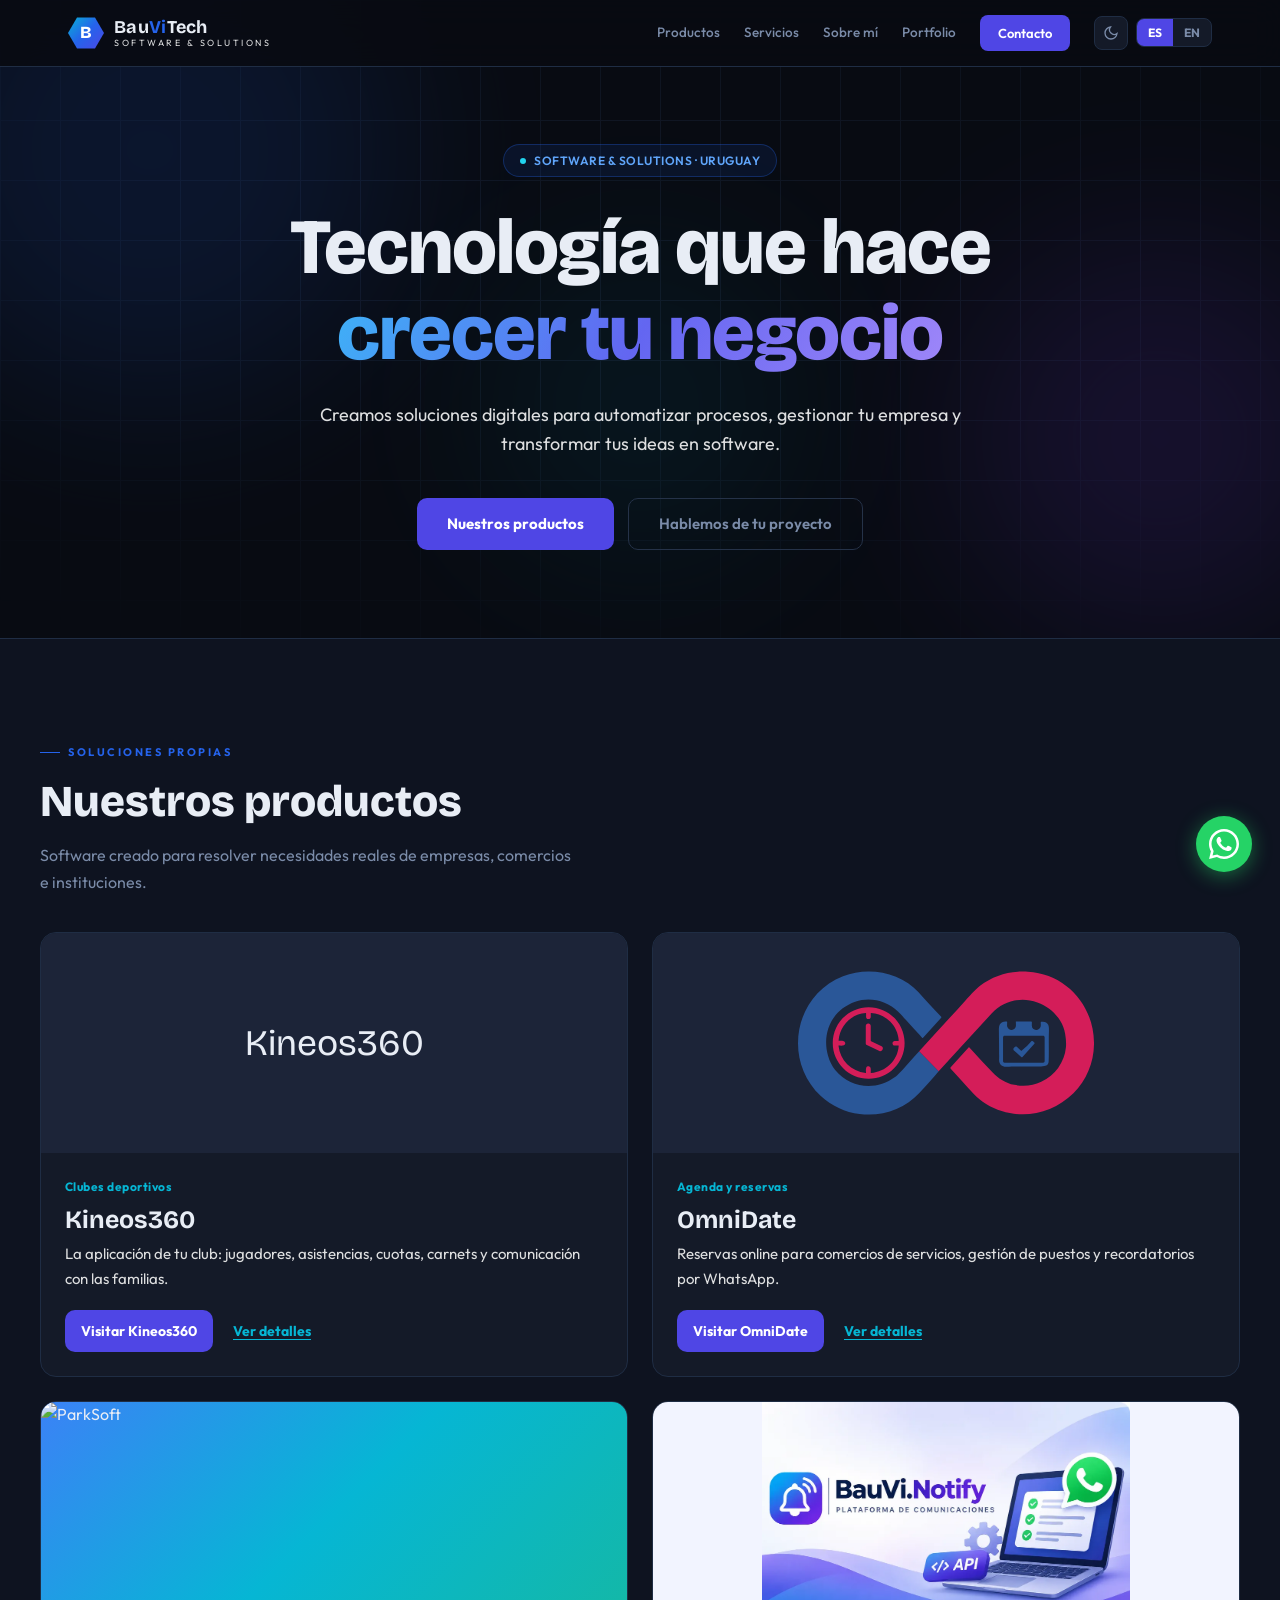
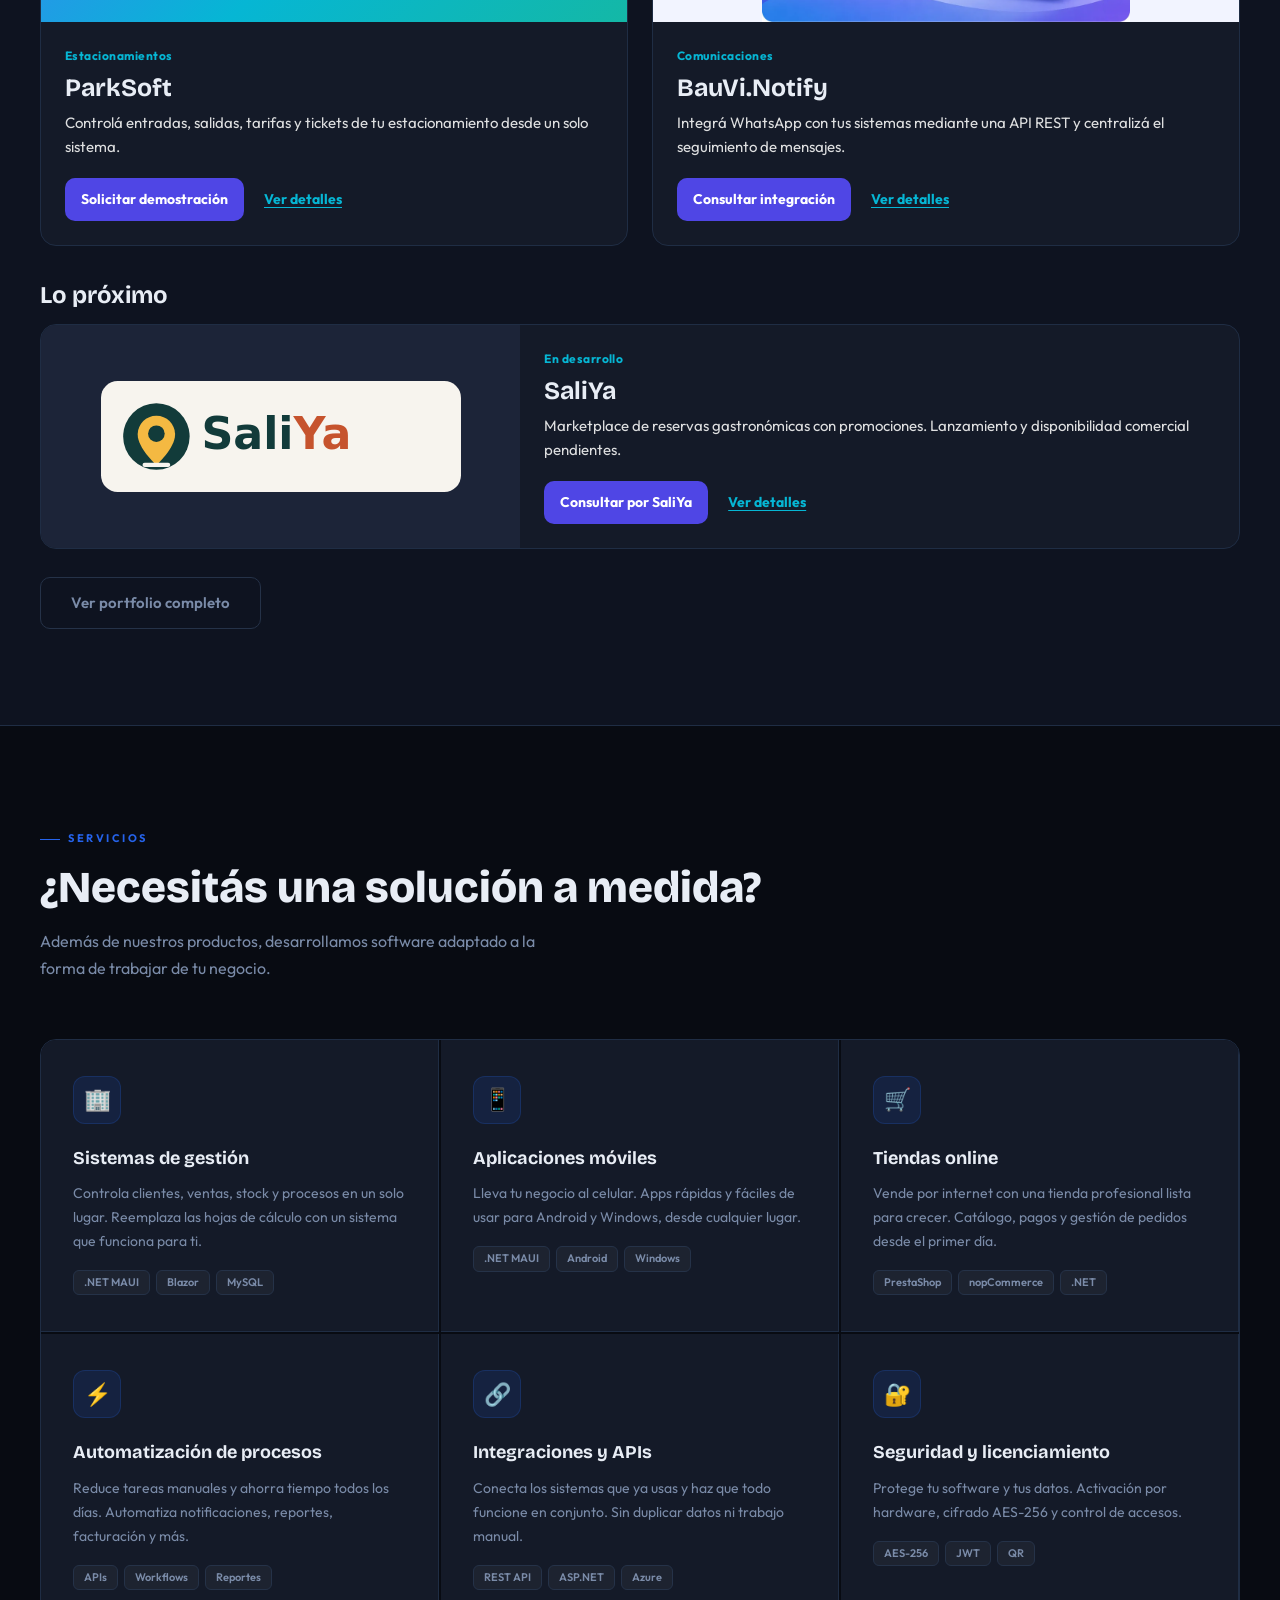
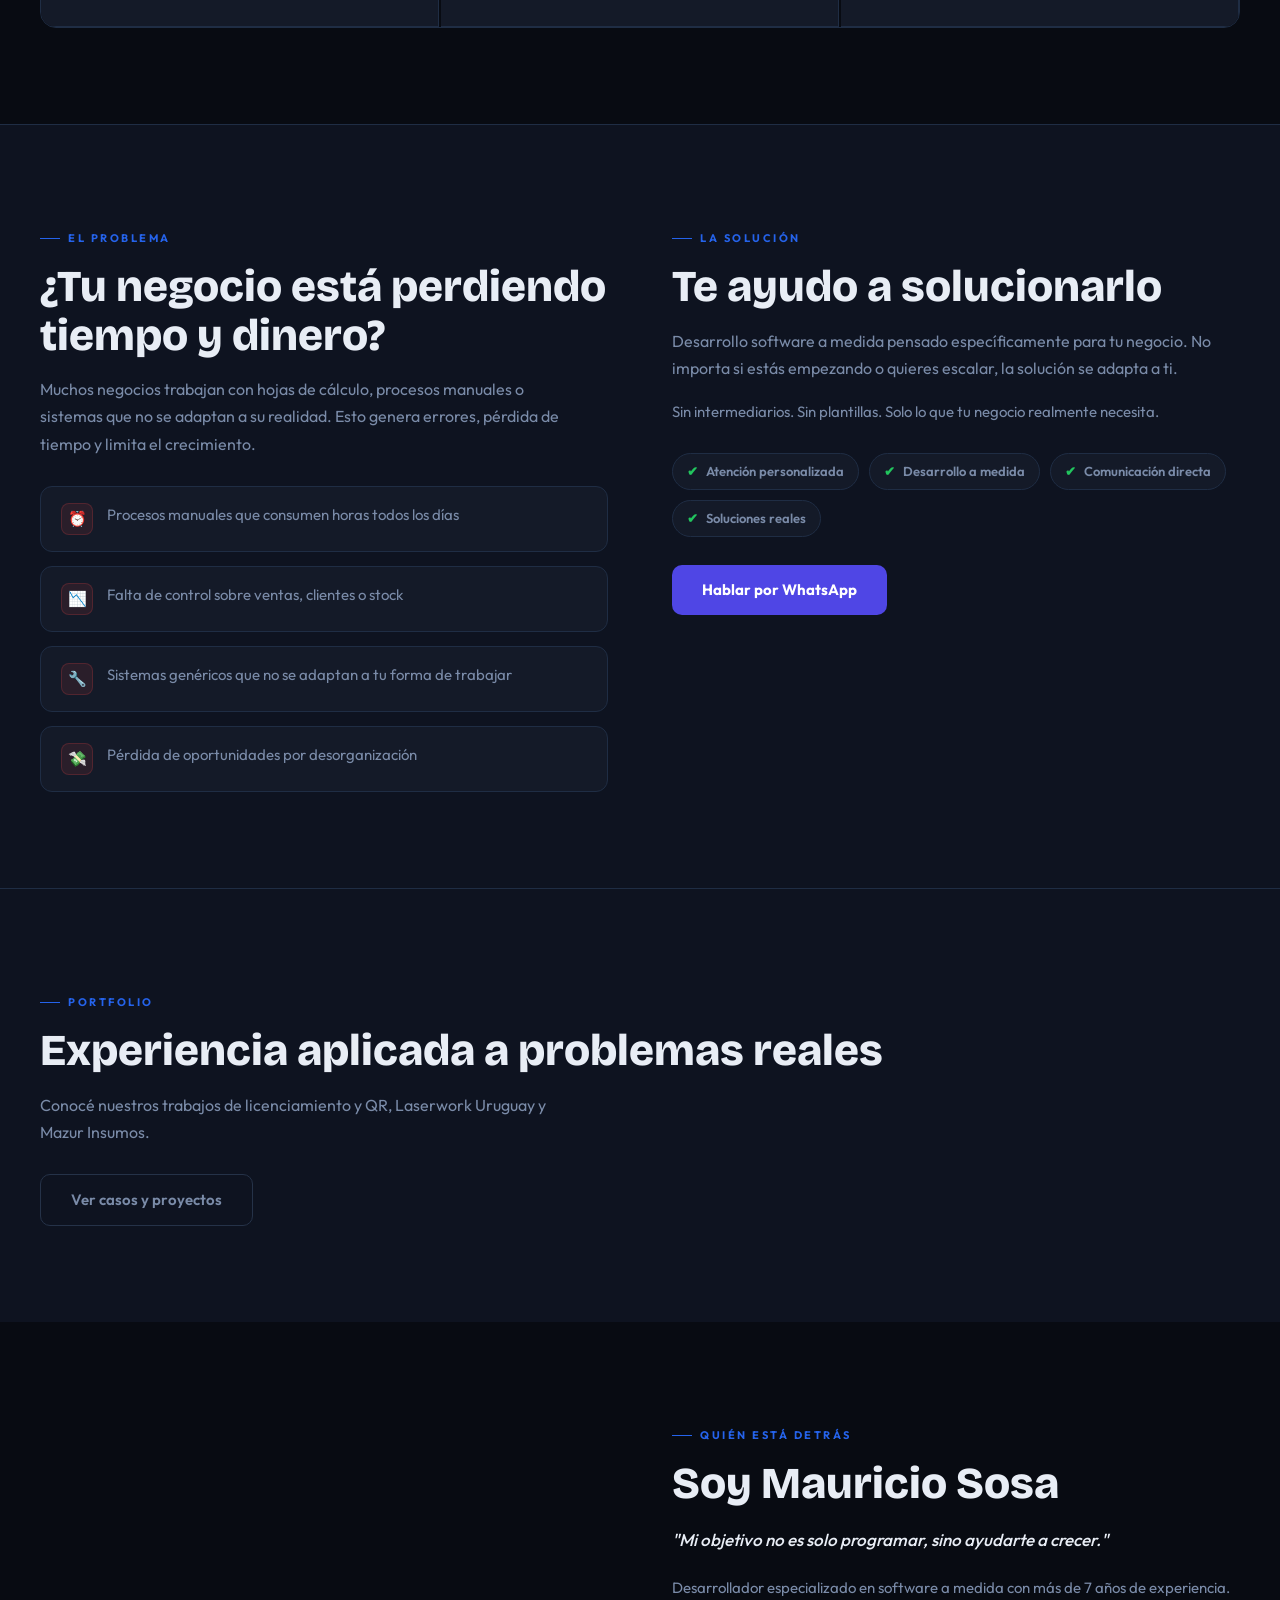
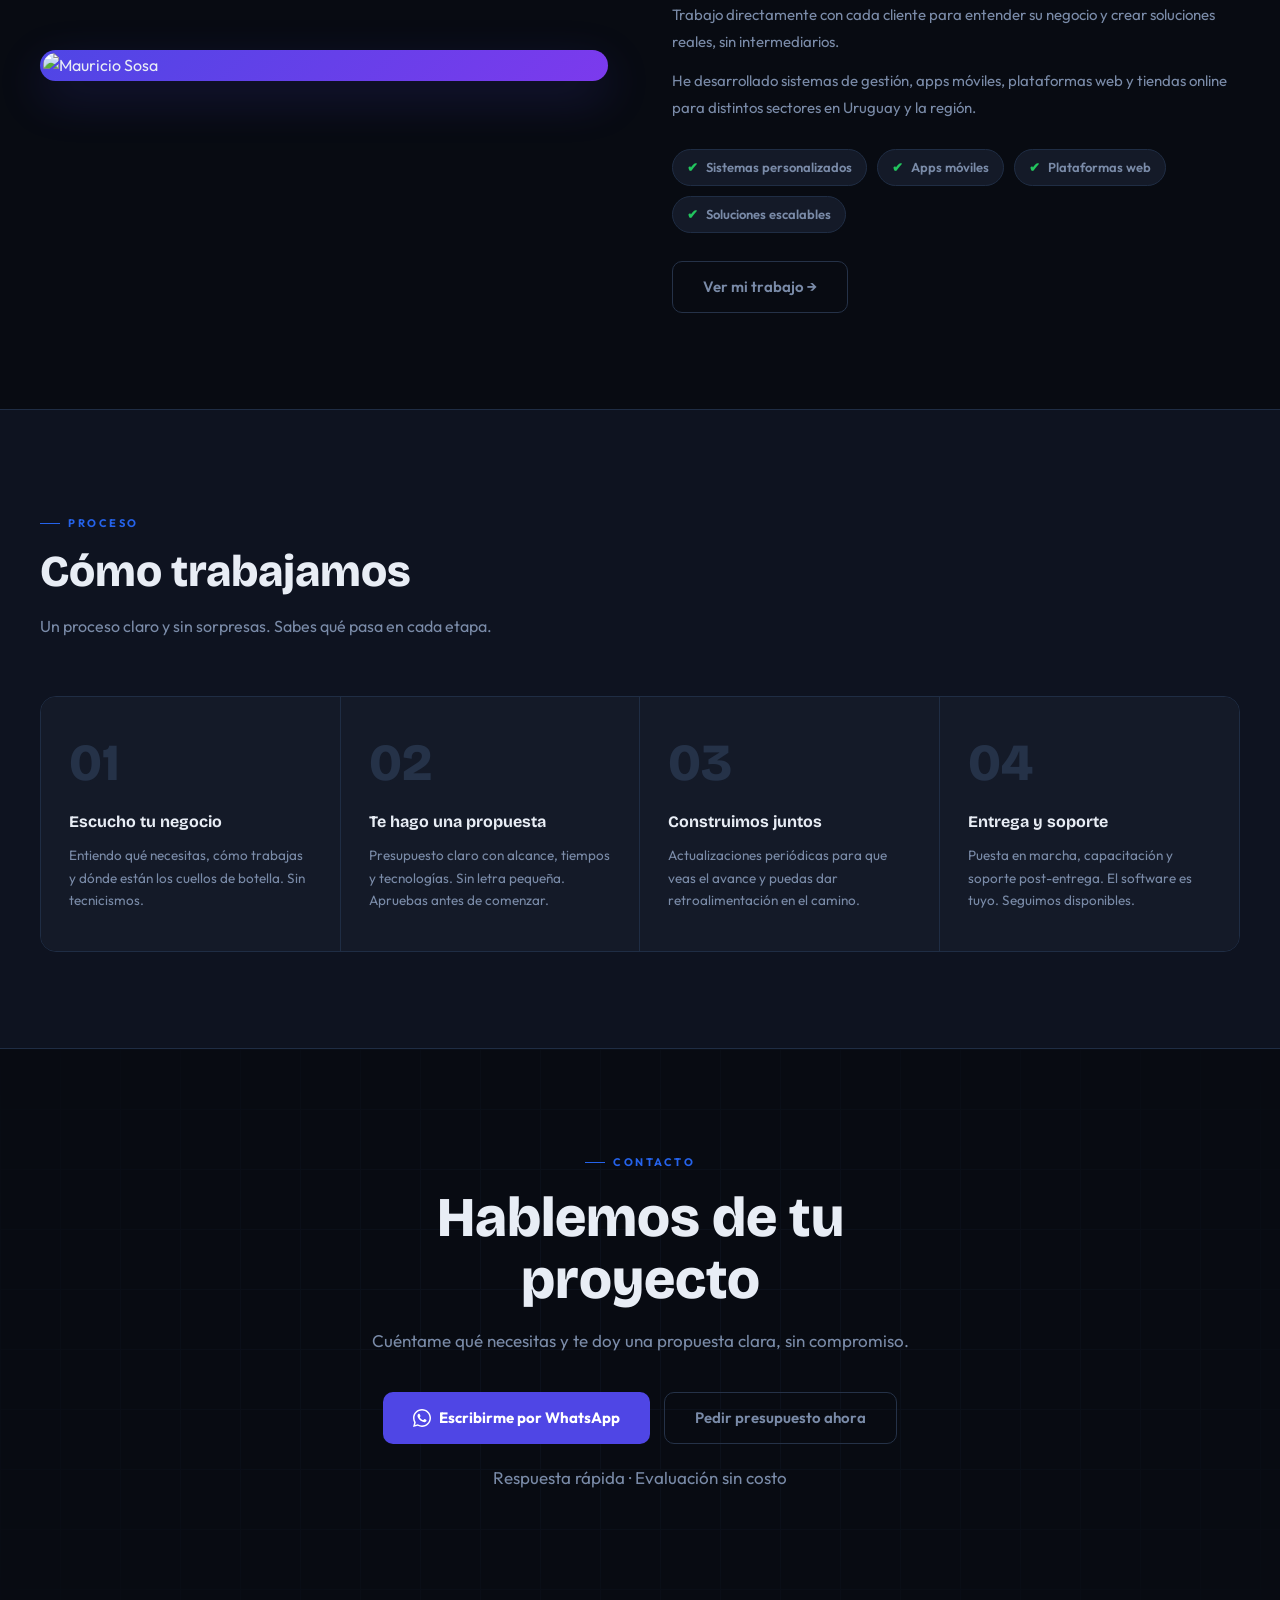
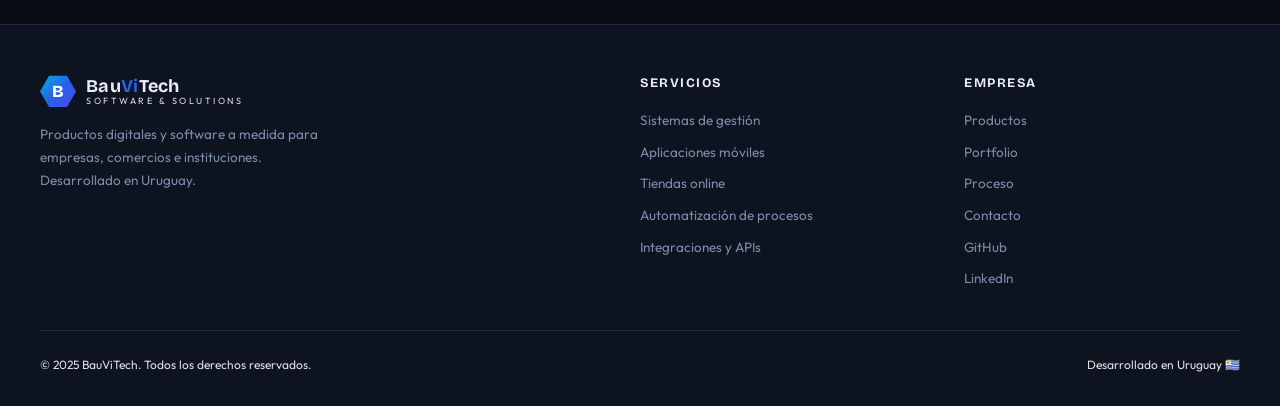
==== index.html @ a6676652 "feat: commercial BauViTech landing and approved product catalogue (BVT-02 BVT-03)" ====
<!DOCTYPE html>
<html lang="es">
<head>
    <meta charset="UTF-8">
    <meta name="viewport" content="width=device-width, initial-scale=1.0">
    <title>BauViTech – Software a Medida para tu Empresa</title>
    <link href="https://fonts.googleapis.com/css2?family=Outfit:wght@300;400;500;600;700;800&family=Bricolage+Grotesque:wght@700;800&display=swap" rel="stylesheet">
    <link rel="stylesheet" href="shared.css">
    <link rel="stylesheet" href="index.css">
    <!-- ── SEO & Open Graph ─────────────────────────────────── -->
    <meta name="description" content="Software a medida para hacer crecer tu negocio. Sistemas de gestión, apps móviles, tiendas online y automatización. Uruguay y región.">
    <meta name="author" content="Mauricio Sosa – BauViTech">
    <meta name="robots" content="index, follow">

    <!-- Open Graph (WhatsApp, Facebook, LinkedIn) -->
    <meta property="og:type" content="website">
    <meta property="og:url" content="https://www.bauvitech.com/">
    <meta property="og:title" content="BauViTech – Software a Medida para tu Empresa">
    <meta property="og:description" content="Automatiza procesos, ahorra tiempo y aumenta tus ingresos con soluciones digitales diseñadas específicamente para ti. Respuesta rápida · Evaluación sin costo.">
    <meta property="og:image" content="https://www.bauvitech.com/img/og-image.png">
    <meta property="og:image:width" content="1200">
    <meta property="og:image:height" content="630">
    <meta property="og:locale" content="es_UY">
    <meta property="og:site_name" content="BauViTech">

    <!-- Twitter Card -->
    <meta name="twitter:card" content="summary_large_image">
    <meta name="twitter:url" content="https://www.bauvitech.com/">
    <meta name="twitter:title" content="BauViTech – Software a Medida para tu Empresa">
    <meta name="twitter:description" content="Automatiza procesos, ahorra tiempo y aumenta tus ingresos con soluciones digitales diseñadas para ti.">
    <meta name="twitter:image" content="https://www.bauvitech.com/img/og-image.png">

    <link rel="icon" href="img/favicon.ico">
    <link rel="icon" type="image/png" sizes="32x32" href="img/favicon-32.png">
    <link rel="icon" type="image/png" sizes="16x16" href="img/favicon-16.png">
    <link rel="apple-touch-icon" sizes="180x180" href="img/favicon-180.png">
    <link rel="icon" type="image/png" sizes="192x192" href="img/favicon-192.png">
    <link rel="icon" type="image/png" sizes="512x512" href="img/favicon-512.png">
    <link rel="manifest" href="site.webmanifest">
    
</head>
<body>

<nav>
    <div class="nav-inner">
        <a href="index.html" class="logo">
            <div class="logo-hex"><span>B</span></div>
            <div class="logo-text">
                <div class="logo-name">Bau<span class="vi">Vi</span>Tech</div>
                <div class="logo-sub">Software & Solutions</div>
            </div>
        </a>
        <div class="nav-links">
            <a href="#productos" data-i18n="nav.products">Productos</a>
            <a href="#servicios" data-i18n="nav.services">Servicios</a>
            <a href="#sobre" data-i18n="nav.about">Sobre mí</a>
            <a href="portfolio.html" data-i18n="nav.portfolio">Portfolio</a>
            <a href="contacto.html" class="nav-cta" data-i18n="nav.contact">Contacto</a>
            <div class="nav-controls">
                <button class="ctrl-btn" id="theme-toggle" title="Tema">
                    <svg id="icon-sun" width="16" height="16" fill="none" stroke="currentColor" stroke-width="2" viewBox="0 0 24 24" style="display:none"><circle cx="12" cy="12" r="5"/><path d="M12 1v2M12 21v2M4.22 4.22l1.42 1.42M18.36 18.36l1.42 1.42M1 12h2M21 12h2M4.22 19.78l1.42-1.42M18.36 5.64l1.42-1.42"/></svg>
                    <svg id="icon-moon" width="16" height="16" fill="none" stroke="currentColor" stroke-width="2" viewBox="0 0 24 24"><path d="M21 12.79A9 9 0 1 1 11.21 3 7 7 0 0 0 21 12.79z"/></svg>
                </button>
                <div class="lang-pill">
                    <button id="lang-es" data-lang="es" class="active">ES</button>
                    <button id="lang-en" data-lang="en">EN</button>
                </div>
            </div>
        </div>
        <button type="button" class="hamburger" id="hamburger" aria-label="Menú" aria-controls="mobileMenu" aria-expanded="false"><span></span><span></span><span></span></button>
    </div>
</nav>

<div class="mobile-menu" id="mobileMenu">
    <a href="#productos" data-i18n="nav.products">Productos</a>
    <a href="#servicios" data-i18n="nav.services">Servicios</a>
    <a href="#sobre" data-i18n="nav.about">Sobre mí</a>
    <a href="portfolio.html" data-i18n="nav.portfolio">Portfolio</a>
    <a href="contacto.html" data-i18n="nav.contact">Contacto</a>
    <div class="mobile-menu-controls">
        <button class="ctrl-btn" id="theme-toggle-m" title="Tema">
            <svg id="icon-sun-m" width="16" height="16" fill="none" stroke="currentColor" stroke-width="2" viewBox="0 0 24 24" style="display:none"><circle cx="12" cy="12" r="5"/><path d="M12 1v2M12 21v2M4.22 4.22l1.42 1.42M18.36 18.36l1.42 1.42M1 12h2M21 12h2M4.22 19.78l1.42-1.42M18.36 5.64l1.42-1.42"/></svg>
            <svg id="icon-moon-m" width="16" height="16" fill="none" stroke="currentColor" stroke-width="2" viewBox="0 0 24 24"><path d="M21 12.79A9 9 0 1 1 11.21 3 7 7 0 0 0 21 12.79z"/></svg>
        </button>
        <div class="lang-pill">
            <button id="lang-es-m" data-lang="es" class="active">ES</button>
            <button id="lang-en-m" data-lang="en">EN</button>
        </div>
    </div>
</div>

<main>
<section class="hero" id="inicio">
    <div class="blob blob-1"></div><div class="blob blob-2"></div><div class="blob blob-3"></div>
    <div class="hero-badge fade-up"><span class="dot"></span><span data-i18n="hero.badge">Software & Solutions · Uruguay</span></div>
    <h1 class="fade-up delay-1">
        <span data-i18n="hero.h1a">Tecnología que hace</span>
        <span class="line2 grad-text" data-i18n="hero.h1b">crecer tu negocio</span>
    </h1>
    <p class="hero-sub fade-up delay-2" data-i18n="hero.sub">Creamos soluciones digitales para automatizar procesos, gestionar tu empresa y transformar tus ideas en software.</p>
    <div class="hero-actions fade-up delay-3">
        <a href="#productos" class="btn-primary" data-i18n="hero.products">Nuestros productos</a>
        <a href="contacto.html" class="btn-outline" data-i18n="hero.talk">Hablemos de tu proyecto</a>
    </div>
</section>

<section class="section section-alt home-products" id="productos">
    <div class="container">
        <div class="section-label" data-i18n="home.products.label">Soluciones propias</div>
        <h2 class="section-title" data-i18n="home.products.title">Nuestros productos</h2>
        <p class="section-sub" data-i18n="home.products.sub">Software creado para resolver necesidades reales de empresas, comercios e instituciones.</p>
        <div class="products-grid">
            <article class="product-card">
    <div class="project-img product-img project-logo-cover" data-product-logo>
        <img src="https://www.kineos360.uy/assets/img/logo.png" data-logo-dark="https://www.kineos360.uy/assets/img/logo.png" data-logo-light="https://www.kineos360.uy/assets/img/logoB.png" alt="Kineos360" class="project-logo-image" decoding="async" hidden>
        <span class="project-logo-fallback">Kineos360</span>
    </div>
    <div class="product-body">
        <p class="home-product-type" data-i18n="home.kineos360.type">Clubes deportivos</p>
        <h3 class="product-name">Kineos360</h3>
        <p class="product-desc" data-i18n="home.kineos360.desc">La aplicación de tu club: jugadores, asistencias, cuotas, carnets y comunicación con las familias.</p>
        <div class="home-product-actions">
            <a href="https://www.kineos360.uy/" class="btn-primary" data-i18n="home.kineos360.cta">Visitar Kineos360</a>
            <a href="portfolio.html#kineos360" class="product-link" data-i18n="home.details">Ver detalles</a>
        </div>
    </div>
</article>
            <article class="product-card">
    <div class="project-img product-img project-logo-cover" data-product-logo>
        <img src="img/omnidate-logo.svg" alt="OmniDate" class="project-logo-image" decoding="async" hidden>
        <span class="project-logo-fallback">OmniDate</span>
    </div>
    <div class="product-body">
        <p class="home-product-type" data-i18n="home.omnidate.type">Agenda y reservas</p>
        <h3 class="product-name">OmniDate</h3>
        <p class="product-desc" data-i18n="home.omnidate.desc">Reservas online para comercios de servicios, gestión de puestos y recordatorios por WhatsApp.</p>
        <div class="home-product-actions">
            <a href="https://omnidate.com.uy/" class="btn-primary" data-i18n="home.omnidate.cta">Visitar OmniDate</a>
            <a href="portfolio.html#omnidate" class="product-link" data-i18n="home.details">Ver detalles</a>
        </div>
    </div>
</article>
            <article class="product-card">
    <div class="project-img product-img">
                        <div class="project-img-fallback" style="background: linear-gradient(135deg,#3b82f6,#06b6d4,#14b8a6);">
                            <img src="img/logoParkSoft.png" alt="ParkSoft" style="width:100%;height:100%;object-fit:cover;">
                        </div>
                    </div>
    <div class="product-body">
        <p class="home-product-type" data-i18n="home.parksoft.type">Estacionamientos</p>
        <h3 class="product-name">ParkSoft</h3>
        <p class="product-desc" data-i18n="home.parksoft.desc">Controlá entradas, salidas, tarifas y tickets de tu estacionamiento desde un solo sistema.</p>
        <div class="home-product-actions">
            <a href="contacto.html" class="btn-primary" data-i18n="home.parksoft.cta">Solicitar demostración</a>
            <a href="portfolio.html#parksoft" class="product-link" data-i18n="home.details">Ver detalles</a>
        </div>
    </div>
</article>
            <article class="product-card">
    <div class="project-img product-img notify-banner-cover">
        <img src="img/bauvi-notify-banner.webp" alt="BauVi.Notify" width="960" height="573" loading="lazy" decoding="async">
    </div>
    <div class="product-body">
        <p class="home-product-type" data-i18n="home.bauvi-notify.type">Comunicaciones</p>
        <h3 class="product-name">BauVi.Notify</h3>
        <p class="product-desc" data-i18n="home.bauvi-notify.desc">Integrá WhatsApp con tus sistemas mediante una API REST y centralizá el seguimiento de mensajes.</p>
        <div class="home-product-actions">
            <a href="contacto.html" class="btn-primary" data-i18n="home.bauvi-notify.cta">Consultar integración</a>
            <a href="portfolio.html#bauvi-notify" class="product-link" data-i18n="home.details">Ver detalles</a>
        </div>
    </div>
</article>
        </div>
        <div class="home-upcoming">
            <h3 class="home-upcoming-title" data-i18n="home.upcoming">Lo próximo</h3>
            <article class="product-card home-upcoming-card">
    <div class="project-img product-img project-logo-cover" data-product-logo>
        <img src="img/saliya-logo.svg" alt="SaliYa" class="project-logo-image" decoding="async" hidden>
        <span class="project-logo-fallback">SaliYa</span>
    </div>
    <div class="product-body">
        <p class="home-product-type" data-i18n="home.saliya.type">En desarrollo</p>
        <h3 class="product-name">SaliYa</h3>
        <p class="product-desc" data-i18n="home.saliya.desc">Marketplace de reservas gastronómicas con promociones. Lanzamiento y disponibilidad comercial pendientes.</p>
        <div class="home-product-actions">
            <a href="contacto.html" class="btn-primary" data-i18n="home.saliya.cta">Consultar por SaliYa</a>
            <a href="portfolio.html#saliya" class="product-link" data-i18n="home.details">Ver detalles</a>
        </div>
    </div>
</article>
        </div>
        <div class="home-catalog-action"><a href="portfolio.html#productos" class="btn-outline" data-i18n="home.catalog">Ver portfolio completo</a></div>
    </div>
</section>

<section class="section" id="servicios">
    <div class="container">
        <div class="section-label" data-i18n="services.label">Servicios</div>
        <h2 class="section-title" data-i18n="services.title">¿Necesitás una solución a medida?</h2>
        <p class="section-sub" data-i18n="services.sub">Además de nuestros productos, desarrollamos software adaptado a la forma de trabajar de tu negocio.</p>
        <div class="services-grid">
            <div class="service-card"><div class="service-icon">🏢</div><div class="service-title" data-i18n="srv1.title">Sistemas de gestión</div><div class="service-desc" data-i18n="srv1.desc">Controla clientes, ventas, stock y procesos en un solo lugar. Reemplaza las hojas de cálculo con un sistema que funciona para ti.</div><div class="service-tags"><span class="stag">.NET MAUI</span><span class="stag">Blazor</span><span class="stag">MySQL</span></div></div>
            <div class="service-card"><div class="service-icon">📱</div><div class="service-title" data-i18n="srv2.title">Aplicaciones móviles</div><div class="service-desc" data-i18n="srv2.desc">Lleva tu negocio al celular. Apps rápidas y fáciles de usar para Android y Windows, desde cualquier lugar.</div><div class="service-tags"><span class="stag">.NET MAUI</span><span class="stag">Android</span><span class="stag">Windows</span></div></div>
            <div class="service-card"><div class="service-icon">🛒</div><div class="service-title" data-i18n="srv3.title">Tiendas online</div><div class="service-desc" data-i18n="srv3.desc">Vende por internet con una tienda profesional lista para crecer. Catálogo, pagos y gestión de pedidos desde el primer día.</div><div class="service-tags"><span class="stag">PrestaShop</span><span class="stag">nopCommerce</span><span class="stag">.NET</span></div></div>
            <div class="service-card"><div class="service-icon">⚡</div><div class="service-title" data-i18n="srv4.title">Automatización de procesos</div><div class="service-desc" data-i18n="srv4.desc">Reduce tareas manuales y ahorra tiempo todos los días. Automatiza notificaciones, reportes, facturación y más.</div><div class="service-tags"><span class="stag">APIs</span><span class="stag">Workflows</span><span class="stag">Reportes</span></div></div>
            <div class="service-card"><div class="service-icon">🔗</div><div class="service-title" data-i18n="srv5.title">Integraciones y APIs</div><div class="service-desc" data-i18n="srv5.desc">Conecta los sistemas que ya usas y haz que todo funcione en conjunto. Sin duplicar datos ni trabajo manual.</div><div class="service-tags"><span class="stag">REST API</span><span class="stag">ASP.NET</span><span class="stag">Azure</span></div></div>
            <div class="service-card"><div class="service-icon">🔐</div><div class="service-title" data-i18n="srv6.title">Seguridad y licenciamiento</div><div class="service-desc" data-i18n="srv6.desc">Protege tu software y tus datos. Activación por hardware, cifrado AES-256 y control de accesos.</div><div class="service-tags"><span class="stag">AES-256</span><span class="stag">JWT</span><span class="stag">QR</span></div></div>
        </div>
    </div>
</section>

<section class="section section-alt" id="problema">
    <div class="container">
        <div class="two-col">
            <div>
                <div class="section-label" data-i18n="prob.label">El problema</div>
                <h2 class="section-title" data-i18n="prob.title">¿Tu negocio está perdiendo tiempo y dinero?</h2>
                <p class="section-sub" data-i18n="prob.sub">Muchos negocios trabajan con hojas de cálculo, procesos manuales o sistemas que no se adaptan a su realidad. Esto genera errores, pérdida de tiempo y limita el crecimiento.</p>
                <ul class="problem-list">
                    <li><span class="icon">⏰</span><span data-i18n="prob.i1">Procesos manuales que consumen horas todos los días</span></li>
                    <li><span class="icon">📉</span><span data-i18n="prob.i2">Falta de control sobre ventas, clientes o stock</span></li>
                    <li><span class="icon">🔧</span><span data-i18n="prob.i3">Sistemas genéricos que no se adaptan a tu forma de trabajar</span></li>
                    <li><span class="icon">💸</span><span data-i18n="prob.i4">Pérdida de oportunidades por desorganización</span></li>
                </ul>
            </div>
            <div>
                <div class="section-label" data-i18n="sol.label">La solución</div>
                <h2 class="section-title" data-i18n="sol.title">Te ayudo a solucionarlo</h2>
                <p class="section-sub" style="margin-bottom:16px;" data-i18n="sol.sub">Desarrollo software a medida pensado específicamente para tu negocio. No importa si estás empezando o quieres escalar, la solución se adapta a ti.</p>
                <p style="font-size:15px;color:var(--text-muted);line-height:1.8;margin-bottom:28px;" data-i18n="sol.extra">Sin intermediarios. Sin plantillas. Solo lo que tu negocio realmente necesita.</p>
                <div class="trust-badges">
                    <div class="trust-badge"><span class="check">✔</span><span data-i18n="trust.t1">Atención personalizada</span></div>
                    <div class="trust-badge"><span class="check">✔</span><span data-i18n="trust.t2">Desarrollo a medida</span></div>
                    <div class="trust-badge"><span class="check">✔</span><span data-i18n="trust.t3">Comunicación directa</span></div>
                    <div class="trust-badge"><span class="check">✔</span><span data-i18n="trust.t4">Soluciones reales</span></div>
                </div>
                <div style="margin-top:28px;">
                    <a href="https://wa.me/59891850930?text=Hola%2C%20me%20interesa%20hablar%20sobre%20un%20proyecto." target="_blank" rel="noopener noreferrer" class="btn-primary" data-i18n="hero.cta1">Hablar por WhatsApp</a>
                </div>
            </div>
        </div>
    </div>
</section>

<section class="section home-cases">
    <div class="container">
        <div class="section-label" data-i18n="home.cases.label">Portfolio</div>
        <h2 class="section-title" data-i18n="home.cases.title">Experiencia aplicada a problemas reales</h2>
        <p class="section-sub" data-i18n="home.cases.sub">Conocé nuestros trabajos de licenciamiento y QR, Laserwork Uruguay y Mazur Insumos.</p>
        <div class="home-catalog-action"><a href="portfolio.html#casos" class="btn-outline" data-i18n="home.cases.cta">Ver casos y proyectos</a></div>
    </div>
</section>

<section class="section" id="sobre">
    <div class="container">
        <div class="about-grid-2">
            <div class="about-img-wrap"><img src="img/yo.jpeg" alt="Mauricio Sosa"></div>
            <div>
                <div class="section-label" data-i18n="about.label">Quién está detrás</div>
                <h2 class="section-title" data-i18n="about.title">Soy Mauricio Sosa</h2>
                <p class="about-quote" data-i18n="about.quote">"Mi objetivo no es solo programar, sino ayudarte a crecer."</p>
                <p class="about-body" data-i18n="about.p1">Desarrollador especializado en software a medida con más de 7 años de experiencia. Trabajo directamente con cada cliente para entender su negocio y crear soluciones reales, sin intermediarios.</p>
                <p class="about-body" data-i18n="about.p2">He desarrollado sistemas de gestión, apps móviles, plataformas web y tiendas online para distintos sectores en Uruguay y la región.</p>
                <div class="trust-badges">
                    <div class="trust-badge"><span class="check">✔</span><span data-i18n="about.b1">Sistemas personalizados</span></div>
                    <div class="trust-badge"><span class="check">✔</span><span data-i18n="about.b2">Apps móviles</span></div>
                    <div class="trust-badge"><span class="check">✔</span><span data-i18n="about.b3">Plataformas web</span></div>
                    <div class="trust-badge"><span class="check">✔</span><span data-i18n="about.b4">Soluciones escalables</span></div>
                </div>
                <div style="margin-top:28px;"><a href="portfolio.html" class="btn-outline" data-i18n="about.portfolio">Ver mi trabajo →</a></div>
            </div>
        </div>
    </div>
</section>

<section class="section section-alt" id="proceso">
    <div class="container">
        <div class="section-label" data-i18n="process.label">Proceso</div>
        <h2 class="section-title" data-i18n="process.title">Cómo trabajamos</h2>
        <p class="section-sub" data-i18n="process.sub">Un proceso claro y sin sorpresas. Sabes qué pasa en cada etapa.</p>
        <div class="process-steps">
            <div class="process-step"><div class="step-num">01</div><div class="step-title" data-i18n="step1.title">Escucho tu negocio</div><div class="step-desc" data-i18n="step1.desc">Entiendo qué necesitas, cómo trabajas y dónde están los cuellos de botella. Sin tecnicismos.</div></div>
            <div class="process-step"><div class="step-num">02</div><div class="step-title" data-i18n="step2.title">Te hago una propuesta</div><div class="step-desc" data-i18n="step2.desc">Presupuesto claro con alcance, tiempos y tecnologías. Sin letra pequeña. Apruebas antes de comenzar.</div></div>
            <div class="process-step"><div class="step-num">03</div><div class="step-title" data-i18n="step3.title">Construimos juntos</div><div class="step-desc" data-i18n="step3.desc">Actualizaciones periódicas para que veas el avance y puedas dar retroalimentación en el camino.</div></div>
            <div class="process-step"><div class="step-num">04</div><div class="step-title" data-i18n="step4.title">Entrega y soporte</div><div class="step-desc" data-i18n="step4.desc">Puesta en marcha, capacitación y soporte post-entrega. El software es tuyo. Seguimos disponibles.</div></div>
        </div>
    </div>
</section>

<section class="final-cta" id="contacto">
    <div class="final-cta-inner">
        <div class="section-label" style="justify-content:center;" data-i18n="contact.label">Contacto</div>
        <h2 data-i18n="contact.title">Hablemos de tu proyecto</h2>
        <p data-i18n="contact.sub">Cuéntame qué necesitas y te doy una propuesta clara, sin compromiso.</p>
        <div class="final-cta-actions">
            <a href="https://wa.me/59891850930?text=Hola%2C%20me%20interesa%20hablar%20sobre%20un%20proyecto." target="_blank" rel="noopener noreferrer" class="btn-primary">
                <svg width="18" height="18" viewBox="0 0 24 24" fill="currentColor"><path d="M17.472 14.382c-.297-.149-1.758-.867-2.03-.967-.273-.099-.471-.148-.67.15-.197.297-.767.966-.94 1.164-.173.199-.347.223-.644.075-.297-.15-1.255-.463-2.39-1.475-.883-.788-1.48-1.761-1.653-2.059-.173-.297-.018-.458.13-.606.134-.133.298-.347.446-.52.149-.174.198-.298.298-.497.099-.198.05-.371-.025-.52-.075-.149-.669-1.612-.916-2.207-.242-.579-.487-.5-.669-.51-.173-.008-.371-.01-.57-.01-.198 0-.52.074-.792.372-.272.297-1.04 1.016-1.04 2.479 0 1.462 1.065 2.875 1.213 3.074.149.198 2.096 3.2 5.077 4.487.709.306 1.262.489 1.694.625.712.227 1.36.195 1.871.118.571-.085 1.758-.719 2.006-1.413.248-.694.248-1.289.173-1.413-.074-.124-.272-.198-.57-.347z"/><path d="M12 0C5.373 0 0 5.373 0 12c0 2.127.558 4.124 1.532 5.856L.073 23.927l6.244-1.437A11.934 11.934 0 0012 24c6.627 0 12-5.373 12-12S18.627 0 12 0zm0 22c-1.853 0-3.587-.507-5.077-1.383l-.362-.214-3.708.853.882-3.602-.235-.375A9.936 9.936 0 012 12c0-5.514 4.486-10 10-10s10 4.486 10 10-4.486 10-10 10z"/></svg>
                <span data-i18n="contact.cta1">Escribirme por WhatsApp</span>
            </a>
            <a href="contacto.html" class="btn-outline" data-i18n="contact.cta2">Pedir presupuesto ahora</a>
        </div>
        <p class="final-cta-note" data-i18n="contact.note">Respuesta rápida · Evaluación sin costo</p>
    </div>
</section>

</main>

<footer>
    <div class="footer-inner container">
        <div>
            <a href="index.html" class="logo"><div class="logo-hex"><span>B</span></div><div class="logo-text"><div class="logo-name">Bau<span class="vi">Vi</span>Tech</div><div class="logo-sub">Software & Solutions</div></div></a>
            <p class="footer-desc" data-i18n="footer.desc">Productos digitales y software a medida para empresas, comercios e instituciones. Desarrollado en Uruguay.</p>
        </div>
        <div>
            <div class="footer-col-title" data-i18n="footer.col1">Servicios</div>
            <div class="footer-links">
                <a href="#servicios" data-i18n="srv1.title">Sistemas de gestión</a>
                <a href="#servicios" data-i18n="srv2.title">Aplicaciones móviles</a>
                <a href="#servicios" data-i18n="srv3.title">Tiendas online</a>
                <a href="#servicios" data-i18n="srv4.title">Automatización</a>
                <a href="#servicios" data-i18n="srv5.title">Integraciones y APIs</a>
            </div>
        </div>
        <div>
            <div class="footer-col-title" data-i18n="footer.col2">Empresa</div>
            <div class="footer-links">
                <a href="#productos" data-i18n="nav.products">Productos</a>
                <a href="portfolio.html" data-i18n="nav.portfolio">Portfolio</a>
                <a href="#proceso" data-i18n="nav.process">Proceso</a>
                <a href="contacto.html" data-i18n="nav.contact">Contacto</a>
                <a href="https://github.com/sosamau360" target="_blank" rel="noopener noreferrer">GitHub</a>
                <a href="https://www.linkedin.com/in/mauricio-sosa-97982a245" target="_blank" rel="noopener noreferrer">LinkedIn</a>
            </div>
        </div>
    </div>
    <div class="footer-bottom container">
        <span data-i18n="footer.copy">© 2025 BauViTech. Todos los derechos reservados.</span>
        <span data-i18n="footer.made">Desarrollado en Uruguay 🇺🇾</span>
    </div>
</footer>

<a href="https://wa.me/59891850930?text=Hola%20BauViTech%2C%20me%20interesa%20hablar%20sobre%20un%20proyecto." target="_blank" rel="noopener noreferrer" title="WhatsApp" style="position:fixed;bottom:28px;right:28px;z-index:999;width:56px;height:56px;border-radius:50%;background:#25d366;display:flex;align-items:center;justify-content:center;box-shadow:0 4px 20px rgba(37,211,102,.45);transition:transform .2s,box-shadow .2s;text-decoration:none;" onmouseover="this.style.transform='scale(1.12)';this.style.boxShadow='0 6px 28px rgba(37,211,102,.6)'" onmouseout="this.style.transform='scale(1)';this.style.boxShadow='0 4px 20px rgba(37,211,102,.45)'">
    <svg width="30" height="30" viewBox="0 0 24 24" fill="white"><path d="M17.472 14.382c-.297-.149-1.758-.867-2.03-.967-.273-.099-.471-.148-.67.15-.197.297-.767.966-.94 1.164-.173.199-.347.223-.644.075-.297-.15-1.255-.463-2.39-1.475-.883-.788-1.48-1.761-1.653-2.059-.173-.297-.018-.458.13-.606.134-.133.298-.347.446-.52.149-.174.198-.298.298-.497.099-.198.05-.371-.025-.52-.075-.149-.669-1.612-.916-2.207-.242-.579-.487-.5-.669-.51-.173-.008-.371-.01-.57-.01-.198 0-.52.074-.792.372-.272.297-1.04 1.016-1.04 2.479 0 1.462 1.065 2.875 1.213 3.074.149.198 2.096 3.2 5.077 4.487.709.306 1.262.489 1.694.625.712.227 1.36.195 1.871.118.571-.085 1.758-.719 2.006-1.413.248-.694.248-1.289.173-1.413-.074-.124-.272-.198-.57-.347z"/><path d="M12 0C5.373 0 0 5.373 0 12c0 2.127.558 4.124 1.532 5.856L.073 23.927l6.244-1.437A11.934 11.934 0 0012 24c6.627 0 12-5.373 12-12S18.627 0 12 0zm0 22c-1.853 0-3.587-.507-5.077-1.383l-.362-.214-3.708.853.882-3.602-.235-.375A9.936 9.936 0 012 12c0-5.514 4.486-10 10-10s10 4.486 10 10-4.486 10-10 10z"/></svg>
</a>

<script src="js/index.i18n.js"></script>
<script src="js/shared.js"></script>
</body>
</html>
---- shared.css ----
/* ============================================================
   shared.css — Estilos comunes a index.html y portfolio.html
   BauViTech · Software & Solutions
   ============================================================ */

/* ── GOOGLE FONTS ─────────────────────────────────────────────
   Importar en cada HTML:
   <link href="https://fonts.googleapis.com/css2?family=Outfit:wght@300;400;500;600;700;800&family=Bricolage+Grotesque:wght@700;800&display=swap" rel="stylesheet">
   ──────────────────────────────────────────────────────────── */

/* ── RESET ──────────────────────────────────────────────────── */
*, *::before, *::after { box-sizing: border-box; margin: 0; padding: 0; }

/* ── VARIABLES — TEMA OSCURO (default, index) ───────────────── */
:root {
    /* Brand colors */
    --cyan:   #06b6d4;
    --blue:   #2563eb;
    --indigo: #4f46e5;
    --violet: #7c3aed;

    /* Gradientes */
    --grad:      linear-gradient(135deg, var(--cyan), var(--blue), var(--indigo));
    --grad-text: linear-gradient(120deg, #38bdf8 0%, #6366f1 50%, #a78bfa 100%);

    /* Tema oscuro (usado en index.html y dark mode del portfolio) */
    --bg:         #080b12;
    --bg2:        #0e1320;
    --surface:    #141a28;
    --surface2:   #1c2438;
    --border:     #1f2d44;
    --border2:    #253248;
    --text:       #e8edf5;
    --text-muted: #7a8ba8;
    --text-dim:   #dedfe0;
    --nav-bg:     rgba(8,11,18,0.88);
}

/* ── VARIABLES — TEMA CLARO (portfolio light mode) ──────────── */
html.light {
    --bg:         #f8f7f4;
    --bg2:        #ffffff;
    --surface:    #ffffff;
    --surface2:   #f1f0fb;
    --border:     #e2e0db;
    --border2:    #ccc9f5;
    --text:       #111111;
    --text-muted: #666666;
    --text-dim:   #3d3d3d;
    --nav-bg:     rgba(248,247,244,0.88);
    --indigo:     #4f46e5;
    --blue:       #2563eb;
    --grad-text:  linear-gradient(120deg, #4f46e5 0%, #7c3aed 60%, #ec4899 100%);
}

/* ── BASE ───────────────────────────────────────────────────── */
body {
    font-family: 'Outfit', sans-serif;
    background: var(--bg);
    color: var(--text);
    overflow-x: hidden;
    line-height: 1.6;
    transition: background 0.3s ease, color 0.3s ease;
}

h1, h2, h3, h4 {
    font-family: 'Bricolage Grotesque', sans-serif;
    line-height: 1.1;
}

a { text-decoration: none; color: inherit; }

/* ── GRADIENT TEXT ──────────────────────────────────────────── */
.grad-text {
    background: var(--grad-text);
    -webkit-background-clip: text;
    -webkit-text-fill-color: transparent;
    background-clip: text;
}

/* ── SCROLLBAR ──────────────────────────────────────────────── */
::-webkit-scrollbar { width: 6px; }
::-webkit-scrollbar-track { background: var(--bg); }
::-webkit-scrollbar-thumb { background: var(--border2); border-radius: 3px; }

/* ── NAV ─────────────────────────────────────────────────────── */
nav {
    position: fixed; top: 0; left: 0; right: 0; z-index: 100;
    background: var(--nav-bg);
    backdrop-filter: blur(16px);
    border-bottom: 1px solid var(--border);
    transition: background 0.3s, border-color 0.3s;
}

.nav-inner {
    max-width: 1200px; margin: 0 auto;
    padding: 0 28px; height: 66px;
    display: flex; align-items: center; justify-content: space-between;
}

/* Logo */
.logo, .logo-container {
    display: flex; align-items: center; gap: 10px;
    text-decoration: none;
}

.logo-hex {
    width: 36px; height: 36px; flex-shrink: 0;
    background: var(--grad);
    clip-path: polygon(25% 6.7%, 75% 6.7%, 100% 50%, 75% 93.3%, 25% 93.3%, 0% 50%);
    display: flex; align-items: center; justify-content: center;
}

.logo-hex span {
    color: #fff; font-size: 17px; font-weight: 800;
    font-family: 'Bricolage Grotesque', sans-serif;
}

.logo-text { line-height: 1.1; }

.logo-name {
    font-family: 'Bricolage Grotesque', sans-serif;
    font-size: 18px; font-weight: 700;
    color: var(--text); letter-spacing: .3px;
}

.logo-name .vi { color: var(--blue); }
.logo-sub { font-size: 9px; color: var(--text-dim); letter-spacing: 2.5px; text-transform: uppercase; }

/* Nav links */
.nav-links {
    display: flex; align-items: center; gap: 24px;
}

.nav-links a {
    font-size: 13.5px; font-weight: 500;
    color: var(--text-muted);
    transition: color .2s;
}

.nav-links a:hover, .nav-links .active { color: var(--text); }

.nav-cta {
    background: var(--indigo) !important;
    color: #fff !important;
    padding: 8px 18px; border-radius: 8px;
    font-weight: 600 !important; font-size: 13px !important;
    transition: background .2s !important;
}

.nav-cta:hover { background: #4338ca !important; }

/* Hamburger */
.hamburger {
    display: none; flex-direction: column; gap: 5px;
    background: none; border: 1px solid var(--border);
    border-radius: 8px; padding: 9px 10px; cursor: pointer;
}

.hamburger span {
    display: block; width: 18px; height: 2px;
    background: var(--text-muted); border-radius: 2px;
    transition: background .2s;
}

/* Nav controls (theme + lang) */
.nav-controls {
    display: flex; align-items: center; gap: 8px;
}

.ctrl-btn {
    display: flex; align-items: center; justify-content: center;
    width: 34px; height: 34px; border-radius: 8px; cursor: pointer;
    background: var(--surface); border: 1px solid var(--border);
    color: var(--text-muted); font-size: 15px;
    transition: border-color .2s, color .2s, background .2s;
}

.ctrl-btn:hover { border-color: var(--indigo); color: var(--text); }
.ctrl-btn.active { background: var(--indigo); border-color: var(--indigo); color: #fff; }

.lang-pill {
    display: flex; align-items: center;
    background: var(--surface); border: 1px solid var(--border);
    border-radius: 8px; overflow: hidden;
}

.lang-pill button {
    padding: 6px 11px; font-size: 12px; font-weight: 700;
    color: var(--text-muted); background: none; border: none; cursor: pointer;
    transition: background .2s, color .2s;
    font-family: 'Outfit', sans-serif;
}

.lang-pill button.active {
    background: var(--indigo); color: #fff;
}

.lang-pill button:hover:not(.active) { color: var(--text); }

/* Mobile menu */
.mobile-menu {
    display: none; flex-direction: column;
    background: var(--bg2); border-bottom: 1px solid var(--border);
    position: fixed; top: 66px; left: 0; right: 0; z-index: 99;
}

.mobile-menu.open { display: flex; }

.mobile-menu a {
    padding: 14px 28px; font-size: 15px; font-weight: 500;
    color: var(--text-muted); border-bottom: 1px solid var(--border);
    transition: color .2s;
}

.mobile-menu a:hover { color: var(--text); }

.mobile-menu-controls {
    display: flex; align-items: center; gap: 10px;
    padding: 14px 28px; border-bottom: 1px solid var(--border);
}

@media (max-width: 768px) {
    .nav-links { display: none; }
    .hamburger { display: flex; }
}

/* ── BUTTONS ─────────────────────────────────────────────────── */
.btn-primary {
    background: var(--indigo); color: #fff;
    padding: 13px 30px; border-radius: 10px;
    font-weight: 700; font-size: 15px;
    font-family: 'Outfit', sans-serif;
    display: inline-flex; align-items: center; gap: 8px;
    transition: background .2s, transform .2s, box-shadow .2s;
    border: none; cursor: pointer;
}

.btn-primary:hover {
    background: #4338ca; transform: translateY(-2px);
    box-shadow: 0 12px 32px rgba(79,70,229,.35);
}

.btn-outline {
    border: 1px solid var(--border2); color: var(--text-muted);
    padding: 13px 30px; border-radius: 10px;
    font-weight: 600; font-size: 15px;
    font-family: 'Outfit', sans-serif;
    display: inline-flex; align-items: center; gap: 8px;
    transition: border-color .2s, color .2s, transform .2s;
    background: none; cursor: pointer;
}

.btn-outline:hover {
    border-color: var(--indigo); color: var(--text);
    transform: translateY(-2px);
}

/* ── SECTION BASE ────────────────────────────────────────────── */
.section { padding: 96px 28px; }
.section-alt { background: var(--bg2); border-top: 1px solid var(--border); border-bottom: 1px solid var(--border); }
.container { max-width: 1200px; margin: 0 auto; }

.section-label {
    display: inline-flex; align-items: center; gap: 8px;
    font-size: 11px; font-weight: 700; letter-spacing: 2.5px;
    text-transform: uppercase; color: var(--blue); margin-bottom: 16px;
}

.section-label::before {
    content: ''; display: block;
    width: 20px; height: 1px; background: var(--blue);
}

.section-title {
    font-size: clamp(28px, 4vw, 44px); font-weight: 800;
    color: var(--text); margin-bottom: 16px;
}

.section-sub {
    font-size: 16px; color: var(--text-muted);
    max-width: 540px; line-height: 1.7;
}

/* ── DIVIDER ─────────────────────────────────────────────────── */
.divider {
    width: 40px; height: 2px;
    background: var(--grad); border-radius: 2px;
    margin: 16px 0 20px;
}

/* ── FOOTER ──────────────────────────────────────────────────── */
footer {
    background: var(--bg2); border-top: 1px solid var(--border);
    padding: 48px 28px 32px;
}

.footer-inner {
    max-width: 1200px; margin: 0 auto;
    display: grid; grid-template-columns: 2fr 1fr 1fr; gap: 48px;
}

.footer-desc {
    font-size: 13.5px; color: var(--text-muted);
    line-height: 1.7; margin-top: 14px; max-width: 300px;
}

.footer-col-title {
    font-family: 'Bricolage Grotesque', sans-serif;
    font-size: 13px; font-weight: 700; color: var(--text);
    letter-spacing: 1.5px; text-transform: uppercase; margin-bottom: 16px;
}

.footer-links { display: flex; flex-direction: column; gap: 10px; }

.footer-links a {
    font-size: 13.5px; color: var(--text-muted); transition: color .2s;
}

.footer-links a:hover { color: var(--text); }

.footer-bottom {
    max-width: 1200px; margin: 40px auto 0;
    padding-top: 24px; border-top: 1px solid var(--border);
    display: flex; justify-content: space-between; align-items: center;
    font-size: 12px; color: var(--text-dim); flex-wrap: wrap; gap: 8px;
}

/* ── ANIMATIONS ──────────────────────────────────────────────── */
@keyframes pulse { 0%,100%{opacity:1;transform:scale(1)} 50%{opacity:.5;transform:scale(1.3)} }
@keyframes fadeUp { from { opacity:0; transform:translateY(28px); } to { opacity:1; transform:translateY(0); } }

.fade-up { opacity: 0; animation: fadeUp .6s ease-out forwards; }
.delay-1 { animation-delay: .1s; }
.delay-2 { animation-delay: .2s; }
.delay-3 { animation-delay: .3s; }
.delay-4 { animation-delay: .45s; }

/* ── RESPONSIVE SHARED ───────────────────────────────────────── */
@media (max-width: 768px) {
    .footer-inner { grid-template-columns: 1fr 1fr; }
    .section { padding: 64px 20px; }
}

@media (max-width: 480px) {
    .footer-inner { grid-template-columns: 1fr; }
}

/* Shared navigation and anchor behavior. */
html { scroll-behavior: smooth; scroll-padding-top: 82px; }
@media (prefers-reduced-motion: reduce) { html { scroll-behavior: auto; } *, *::before, *::after { animation-duration: .01ms !important; transition-duration: .01ms !important; } }
@media (max-width: 900px) { .nav-links { display: none; } .hamburger { display: flex; } }
@media (min-width: 901px) { .mobile-menu.open { display: none; } }
---- index.css ----
/* ============================================================
   index.css — Estilos exclusivos de index.html (BauViTech)
   Requiere: shared.css cargado antes
   ============================================================ */

/* ── HERO ────────────────────────────────────────────────────── */
.hero {
    min-height: 0;
    display: flex; flex-direction: column;
    align-items: center; justify-content: center;
    text-align: center;
    padding: 144px 28px 88px;
    position: relative; overflow: hidden;
}

/* Grid de fondo */
.hero::before {
    content: '';
    position: absolute; inset: 0;
    background-image:
        linear-gradient(var(--border) 1px, transparent 1px),
        linear-gradient(90deg, var(--border) 1px, transparent 1px);
    background-size: 60px 60px;
    opacity: .35;
    mask-image: radial-gradient(ellipse 80% 70% at 50% 40%, black 30%, transparent 100%);
    pointer-events: none;
}

/* Blobs */
.blob {
    position: absolute; border-radius: 50%; pointer-events: none;
    filter: blur(90px); opacity: .12;
}
.blob-1 { width: 500px; height: 500px; background: var(--blue);   top: -100px; left: -100px; }
.blob-2 { width: 400px; height: 400px; background: var(--violet); bottom: 0;   right: -80px; }
.blob-3 { width: 300px; height: 300px; background: var(--cyan);   top: 40%; left: 50%; transform: translateX(-50%); opacity: .07; }

/* Badge */
.hero-badge {
    display: inline-flex; align-items: center; gap: 8px;
    background: rgba(37,99,235,.1);
    border: 1px solid rgba(37,99,235,.3);
    color: #60a5fa; font-size: 12px; font-weight: 600;
    padding: 6px 16px; border-radius: 99px;
    letter-spacing: .5px; text-transform: uppercase;
    margin-bottom: 28px;
    position: relative; z-index: 1;
}

.hero-badge .dot {
    width: 6px; height: 6px;
    background: #22d3ee; border-radius: 50%;
    animation: pulse 2s infinite;
}

/* Título */
.hero h1 {
    font-size: clamp(42px, 7vw, 88px);
    font-weight: 800; letter-spacing: -1px;
    color: var(--text);
    position: relative; z-index: 1;
    margin-bottom: 24px;
}

.hero h1 .line2 { display: block; }

/* Subtítulo */
.hero-sub {
    max-width: 620px; font-size: clamp(15px, 2vw, 18px);
    color: var(--text-muted); margin-bottom: 40px;
    position: relative; z-index: 1;
}

/* CTAs */
.hero-actions {
    display: flex; gap: 14px; flex-wrap: wrap; justify-content: center;
    position: relative; z-index: 1;
}

/* ── SERVICES ────────────────────────────────────────────────── */
.services-grid {
    display: grid;
    grid-template-columns: repeat(auto-fill, minmax(320px, 1fr));
    gap: 2px;
    border: 1px solid var(--border); border-radius: 16px; overflow: hidden;
    margin-top: 56px;
}

.service-card {
    background: var(--surface); padding: 36px 32px;
    border-right: 1px solid var(--border); border-bottom: 1px solid var(--border);
    transition: background .25s;
    position: relative; overflow: hidden;
}

.service-card::after {
    content: '';
    position: absolute; top: 0; left: 0; right: 0; height: 2px;
    background: var(--grad);
    transform: scaleX(0); transform-origin: left;
    transition: transform .3s;
}

.service-card:hover { background: var(--surface2); }
.service-card:hover::after { transform: scaleX(1); }

.service-icon {
    width: 48px; height: 48px; border-radius: 12px;
    background: rgba(37,99,235,.12); border: 1px solid rgba(37,99,235,.2);
    display: flex; align-items: center; justify-content: center;
    font-size: 22px; margin-bottom: 20px;
}

.service-title {
    font-family: 'Bricolage Grotesque', sans-serif;
    font-size: 18px; font-weight: 700;
    color: var(--text); margin-bottom: 10px;
}

.service-desc {
    font-size: 14px; color: var(--text-muted);
    line-height: 1.7; margin-bottom: 16px;
}

.service-tags { display: flex; flex-wrap: wrap; gap: 6px; }

.stag {
    font-size: 11px; font-weight: 600; padding: 3px 10px; border-radius: 6px;
    background: rgba(255,255,255,.04); border: 1px solid var(--border2);
    color: var(--text-muted);
}

/* ── PRODUCTS ────────────────────────────────────────────────── */
.products-grid {
    display: grid; grid-template-columns: repeat(auto-fill, minmax(300px, 1fr));
    gap: 20px; margin-top: 56px;
}

.product-card {
    background: var(--surface); border: 1px solid var(--border);
    border-radius: 16px; overflow: hidden;
    transition: transform .3s, box-shadow .3s, border-color .3s;
}

.product-card:hover {
    transform: translateY(-6px);
    box-shadow: 0 20px 48px rgba(0,0,0,.4);
    border-color: var(--border2);
}

.product-img {
    height: 180px; overflow: hidden; position: relative;
    display: flex; align-items: center; justify-content: center;
}

.product-img img { width: 100%; height: 100%; object-fit: cover; }

.product-badge {
    position: absolute; top: 12px; right: 12px;
    background: var(--indigo); color: #fff;
    font-size: 10px; font-weight: 700;
    padding: 3px 10px; border-radius: 99px; letter-spacing: .5px;
}

.product-body { padding: 24px; }

.product-name {
    font-family: 'Bricolage Grotesque', sans-serif;
    font-size: 18px; font-weight: 700;
    color: var(--text); margin-bottom: 8px;
}

.product-desc {
    font-size: 13.5px; color: var(--text-muted);
    line-height: 1.65; margin-bottom: 18px;
}

.product-footer {
    display: flex; align-items: center; justify-content: space-between;
}

.product-tech { display: flex; gap: 6px; flex-wrap: wrap; }

.ptag {
    font-size: 11px; font-weight: 600; padding: 3px 10px; border-radius: 6px;
    background: rgba(79,70,229,.12); color: #818cf8;
    border: 1px solid rgba(79,70,229,.2);
}

.product-link {
    font-size: 12px; font-weight: 700; color: var(--blue);
    display: flex; align-items: center; gap: 4px;
    transition: gap .2s;
}

.product-link:hover { gap: 8px; }

/* ── WHY US ──────────────────────────────────────────────────── */
.why-grid {
    display: grid; grid-template-columns: 1fr 1fr;
    margin-top: 56px;
    border: 1px solid var(--border); border-radius: 16px; overflow: hidden;
}

.why-left {
    padding: 52px 48px; background: var(--surface);
    border-right: 1px solid var(--border);
    display: flex; flex-direction: column; justify-content: center;
}

.why-right { display: grid; grid-template-columns: 1fr 1fr; }

.why-item {
    padding: 36px 28px;
    border-right: 1px solid var(--border);
    border-bottom: 1px solid var(--border);
    background: var(--surface);
    transition: background .2s;
}

.why-item:hover { background: var(--surface2); }
.why-item:nth-child(even) { border-right: none; }
.why-item:nth-child(3), .why-item:nth-child(4) { border-bottom: none; }

.why-num {
    font-family: 'Bricolage Grotesque', sans-serif;
    font-size: 40px; font-weight: 800; margin-bottom: 6px;
}

.why-label { font-size: 13px; color: var(--text-muted); line-height: 1.5; }

/* ── PROCESS ─────────────────────────────────────────────────── */
.process-steps {
    display: grid; grid-template-columns: repeat(4,1fr);
    margin-top: 56px;
    border: 1px solid var(--border); border-radius: 16px; overflow: hidden;
}

.process-step {
    padding: 40px 28px; background: var(--surface);
    border-right: 1px solid var(--border);
}

.process-step:last-child { border-right: none; }

.step-num {
    font-family: 'Bricolage Grotesque', sans-serif;
    font-size: 52px; font-weight: 800; line-height: 1;
    color: var(--border2); margin-bottom: 20px;
}

.step-title {
    font-family: 'Bricolage Grotesque', sans-serif;
    font-size: 16px; font-weight: 700;
    color: var(--text); margin-bottom: 10px;
}

.step-desc { font-size: 13.5px; color: var(--text-muted); line-height: 1.65; }

/* ── TEAM CTA ────────────────────────────────────────────────── */
.team-cta {
    background: var(--surface);
    border: 1px solid var(--border); border-radius: 20px;
    padding: 56px 48px;
    display: grid; grid-template-columns: 1fr auto;
    align-items: center; gap: 40px;
    margin-top: 56px; position: relative; overflow: hidden;
}

.team-cta::before {
    content: '';
    position: absolute; top: 0; left: 0; right: 0; height: 1px;
    background: var(--grad);
}

.team-cta-title {
    font-family: 'Bricolage Grotesque', sans-serif;
    font-size: 26px; font-weight: 800;
    color: var(--text); margin-bottom: 10px;
}

.team-cta-sub { font-size: 15px; color: var(--text-muted); }

/* ── CONTACT SECTION ─────────────────────────────────────────── */
.contact-section { padding: 96px 28px; }

.contact-grid {
    display: grid; grid-template-columns: 1fr 1fr;
    gap: 64px; align-items: start;
}

.contact-cards { display: flex; flex-direction: column; gap: 12px; margin-top: 32px; }

.contact-card {
    display: flex; align-items: center; gap: 16px;
    background: var(--surface); border: 1px solid var(--border);
    border-radius: 12px; padding: 18px 22px;
    transition: border-color .2s, background .2s;
    text-decoration: none;
}

.contact-card:hover { border-color: var(--indigo); background: var(--surface2); }

.contact-icon {
    width: 44px; height: 44px; border-radius: 10px; flex-shrink: 0;
    display: flex; align-items: center; justify-content: center; font-size: 20px;
    background: rgba(79,70,229,.1); border: 1px solid rgba(79,70,229,.2);
}

.contact-label {
    font-size: 11px; font-weight: 700;
    text-transform: uppercase; letter-spacing: 1.5px; color: var(--text-muted);
}

.contact-value { font-size: 15px; font-weight: 600; color: var(--text); margin-top: 2px; }

/* ── RESPONSIVE INDEX ────────────────────────────────────────── */
@media (max-width: 900px) {
    .why-grid { grid-template-columns: 1fr; }
    .why-left { border-right: none; border-bottom: 1px solid var(--border); }
    .why-right { grid-template-columns: 1fr 1fr; }
    .process-steps { grid-template-columns: 1fr 1fr; }
    .process-step { border-bottom: 1px solid var(--border); }
}

@media (max-width: 768px) {
    .contact-grid { grid-template-columns: 1fr; }
}

@media (max-width: 640px) {
    .team-cta { grid-template-columns: 1fr; padding: 36px 28px; }

}

@media (max-width: 540px) {
    .process-steps { grid-template-columns: 1fr; }
}

/* Page-specific styles moved from HTML. */

        .problem-list{list-style:none;margin-top:28px;display:flex;flex-direction:column;gap:14px}
        .problem-list li{display:flex;align-items:flex-start;gap:14px;background:var(--surface);border:1px solid var(--border);border-radius:12px;padding:16px 20px;font-size:15px;color:var(--text-muted)}
        .problem-list li .icon{width:32px;height:32px;border-radius:8px;flex-shrink:0;background:rgba(239,68,68,.1);border:1px solid rgba(239,68,68,.2);display:flex;align-items:center;justify-content:center;font-size:15px}
        .trust-badges{display:flex;flex-wrap:wrap;gap:10px;margin-top:28px}
        .trust-badge{display:flex;align-items:center;gap:8px;background:var(--surface);border:1px solid var(--border);border-radius:99px;padding:7px 14px;font-size:13px;font-weight:600;color:var(--text-muted)}
        .trust-badge .check{color:#22c55e}
        .two-col{display:grid;grid-template-columns:1fr 1fr;gap:64px;align-items:start}
        .about-grid-2{display:grid;grid-template-columns:1fr 1fr;gap:64px;align-items:center}
        .about-img-wrap{border-radius:20px;overflow:hidden;background:linear-gradient(135deg,var(--indigo),var(--violet));padding:3px;box-shadow:0 16px 48px rgba(79,70,229,.2)}
        .about-img-wrap img{display:block;width:100%;border-radius:18px}
        .about-quote{font-size:17px;color:var(--text);line-height:1.75;margin-bottom:20px;font-weight:500;font-style:italic}
        .about-body{font-size:15px;color:var(--text-muted);line-height:1.8;margin-bottom:12px}
        .examples-grid{display:grid;grid-template-columns:repeat(3,1fr);gap:2px;margin-top:48px;border:1px solid var(--border);border-radius:16px;overflow:hidden}
        .example-card{background:var(--surface);padding:32px 28px;border-right:1px solid var(--border);transition:background .2s}
        .example-card:last-child{border-right:none}
        .example-card:hover{background:var(--surface2)}
        .example-type{font-size:11px;font-weight:700;text-transform:uppercase;letter-spacing:2px;color:var(--blue);margin-bottom:12px}
        .example-biz{font-family:'Bricolage Grotesque',sans-serif;font-size:17px;font-weight:700;color:var(--text);margin-bottom:8px}
        .example-desc{font-size:14px;color:var(--text-muted);line-height:1.6}
        .final-cta{text-align:center;padding:96px 28px;position:relative;overflow:hidden}
        .final-cta::before{content:'';position:absolute;inset:0;background-image:linear-gradient(var(--border) 1px,transparent 1px),linear-gradient(90deg,var(--border) 1px,transparent 1px);background-size:60px 60px;opacity:.2;mask-image:radial-gradient(ellipse 70% 80% at 50% 50%,black 20%,transparent 100%)}
        .final-cta-inner{position:relative;z-index:1;max-width:640px;margin:0 auto}
        .final-cta h2{font-size:clamp(32px,5vw,56px);font-weight:800;color:var(--text);margin-bottom:16px}
        .final-cta p{font-size:17px;color:var(--text-muted);line-height:1.7;margin-bottom:36px}
        .final-cta-actions{display:flex;gap:14px;justify-content:center;flex-wrap:wrap;margin-bottom:20px}
        .final-cta-note{font-size:13px;color:var(--text-dim)}
        @media(max-width:900px){
            .two-col,.about-grid-2{grid-template-columns:1fr;gap:40px}
            .about-img-wrap{max-width:340px;margin:0 auto}
            .examples-grid{grid-template-columns:1fr}
            .example-card{border-right:none;border-bottom:1px solid var(--border)}
            .example-card:last-child{border-bottom:none}
        }
    

@media (max-width: 480px) { .services-grid, .products-grid { grid-template-columns: minmax(0, 1fr); } }

/* BVT-02/03: commercial landing, static summaries with approved portfolio artwork. */
.hero h1 { max-width: 1050px; font-size: clamp(36px, 6.4vw, 78px); }
.hero-sub { max-width: 680px; color: var(--text-dim); }
html.light .hero-badge { color: #1d4ed8; }
.home-products .products-grid { grid-template-columns: repeat(2, minmax(0, 1fr)); gap: 24px; margin-top: 36px; }
.home-products .product-card { display: flex; flex-direction: column; min-width: 0; }
.home-products .product-img { height: 220px; flex: 0 0 220px; background: var(--surface2); }
.home-products .product-img .project-img-fallback { width: 100%; height: 100%; display: flex; align-items: center; justify-content: center; }
.home-products .project-logo-cover { padding: 28px; }
.home-products .project-logo-cover .project-logo-image { width: 100%; height: 100%; max-width: 360px; max-height: 164px; object-fit: contain; }
.home-products .project-logo-cover [hidden] { display: none !important; }
.home-products .project-logo-fallback { font-family: 'Bricolage Grotesque', sans-serif; font-size: clamp(24px, 4vw, 36px); color: var(--text); }
.home-products .notify-banner-cover { background: #f2f4ff; }
.home-products .notify-banner-cover img { object-fit: contain; object-position: center; }
.home-products .product-body { display: flex; flex-direction: column; flex: 1; min-width: 0; }
.home-products .product-name { font-size: 25px; }
.home-products .product-desc { font-size: 15px; color: var(--text-dim); }
.home-product-type { font-size: 12px; font-weight: 700; letter-spacing: .04em; color: var(--cyan); margin-bottom: 10px; }
html.light .home-product-type { color: var(--blue); }
.home-product-actions { display: flex; flex-wrap: wrap; gap: 12px 20px; align-items: center; margin-top: auto; }
.home-product-actions .btn-primary { padding: 10px 16px; font-size: 14px; }
.home-product-actions .product-link { color: var(--cyan); font-size: 14px; text-decoration: underline; text-underline-offset: 3px; }
html.light .home-product-actions .product-link { color: var(--blue); }
.home-upcoming { margin-top: 36px; }
.home-upcoming-title { font-size: 24px; margin-bottom: 16px; }
.home-products .home-upcoming-card { display: grid; grid-template-columns: minmax(0, 1fr) minmax(0, 1.5fr); align-items: stretch; }
.home-upcoming-card .product-img { height: 100%; min-height: 200px; }
.home-catalog-action { margin-top: 28px; }
.home-cases { background: var(--bg2); }
.home-products a:focus-visible, .hero a:focus-visible { outline: 3px solid var(--cyan); outline-offset: 4px; }
@media (max-width: 768px) {
    .hero { padding: 112px 20px 64px; }
    .home-products .products-grid, .home-products .home-upcoming-card { grid-template-columns: minmax(0, 1fr); }
    .home-products .home-upcoming-card .product-img { height: 200px; }
    .home-products .product-card:hover { transform: none; }
}
@media (max-width: 480px) {
    .hero h1 { font-size: clamp(32px, 9vw, 42px); }
    .hero-actions { width: 100%; flex-direction: column; }
    .hero-actions a { justify-content: center; }
    .home-products .product-body { padding: 20px; }
    .home-products .product-img { height: 190px; flex-basis: 190px; }
    .home-product-actions { align-items: flex-start; flex-direction: column; }
}
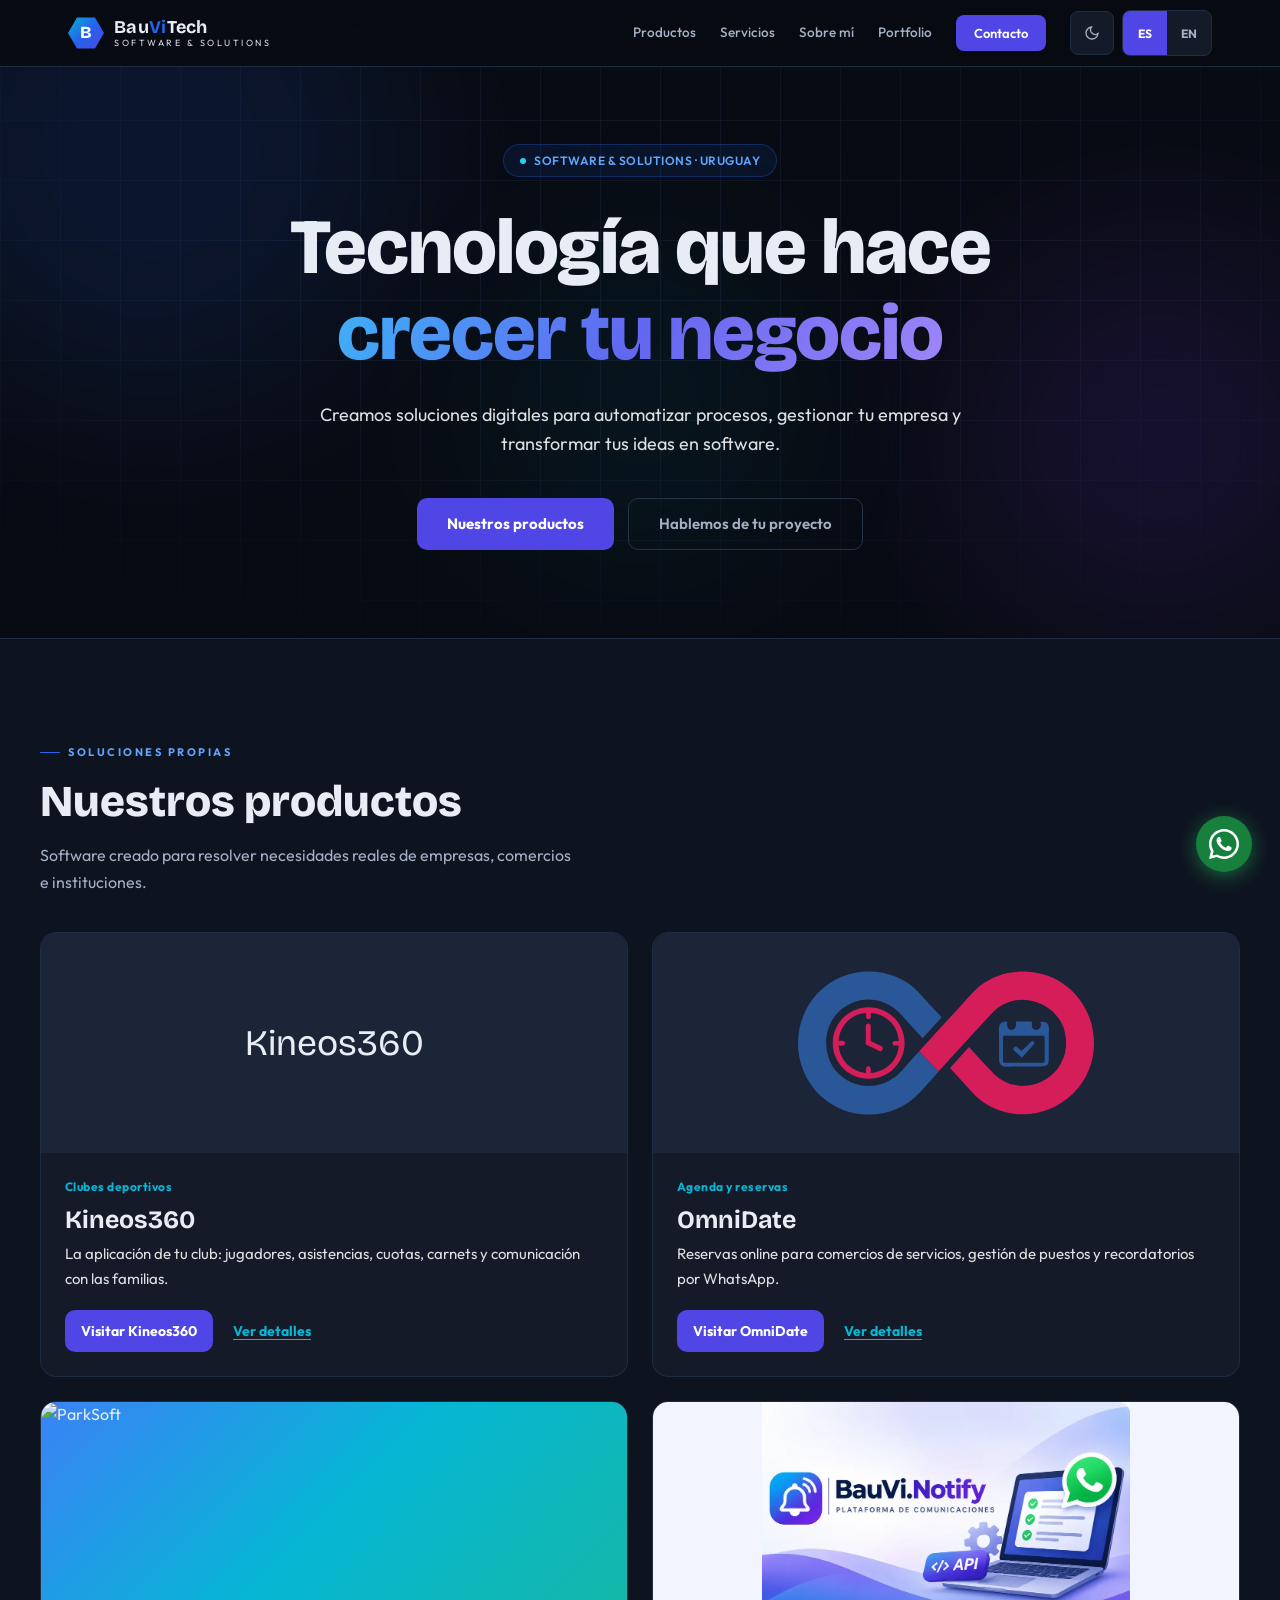
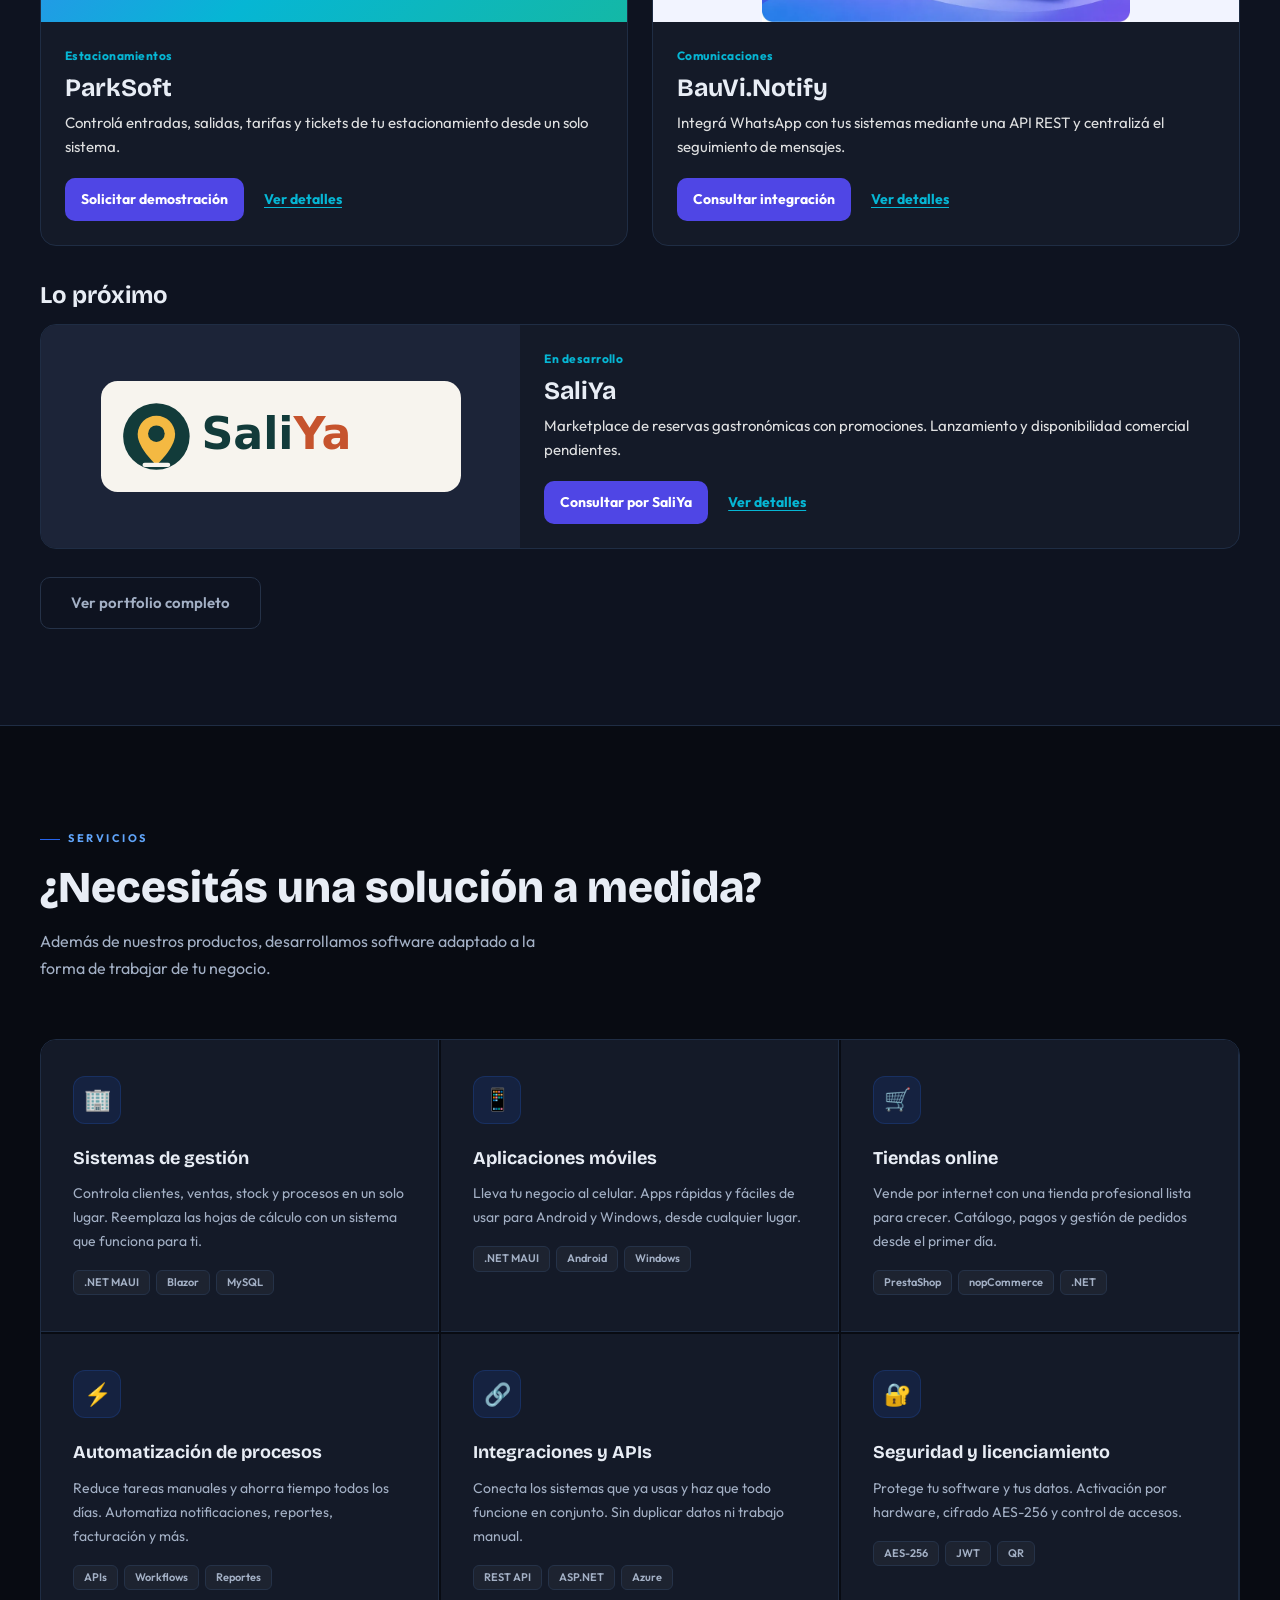
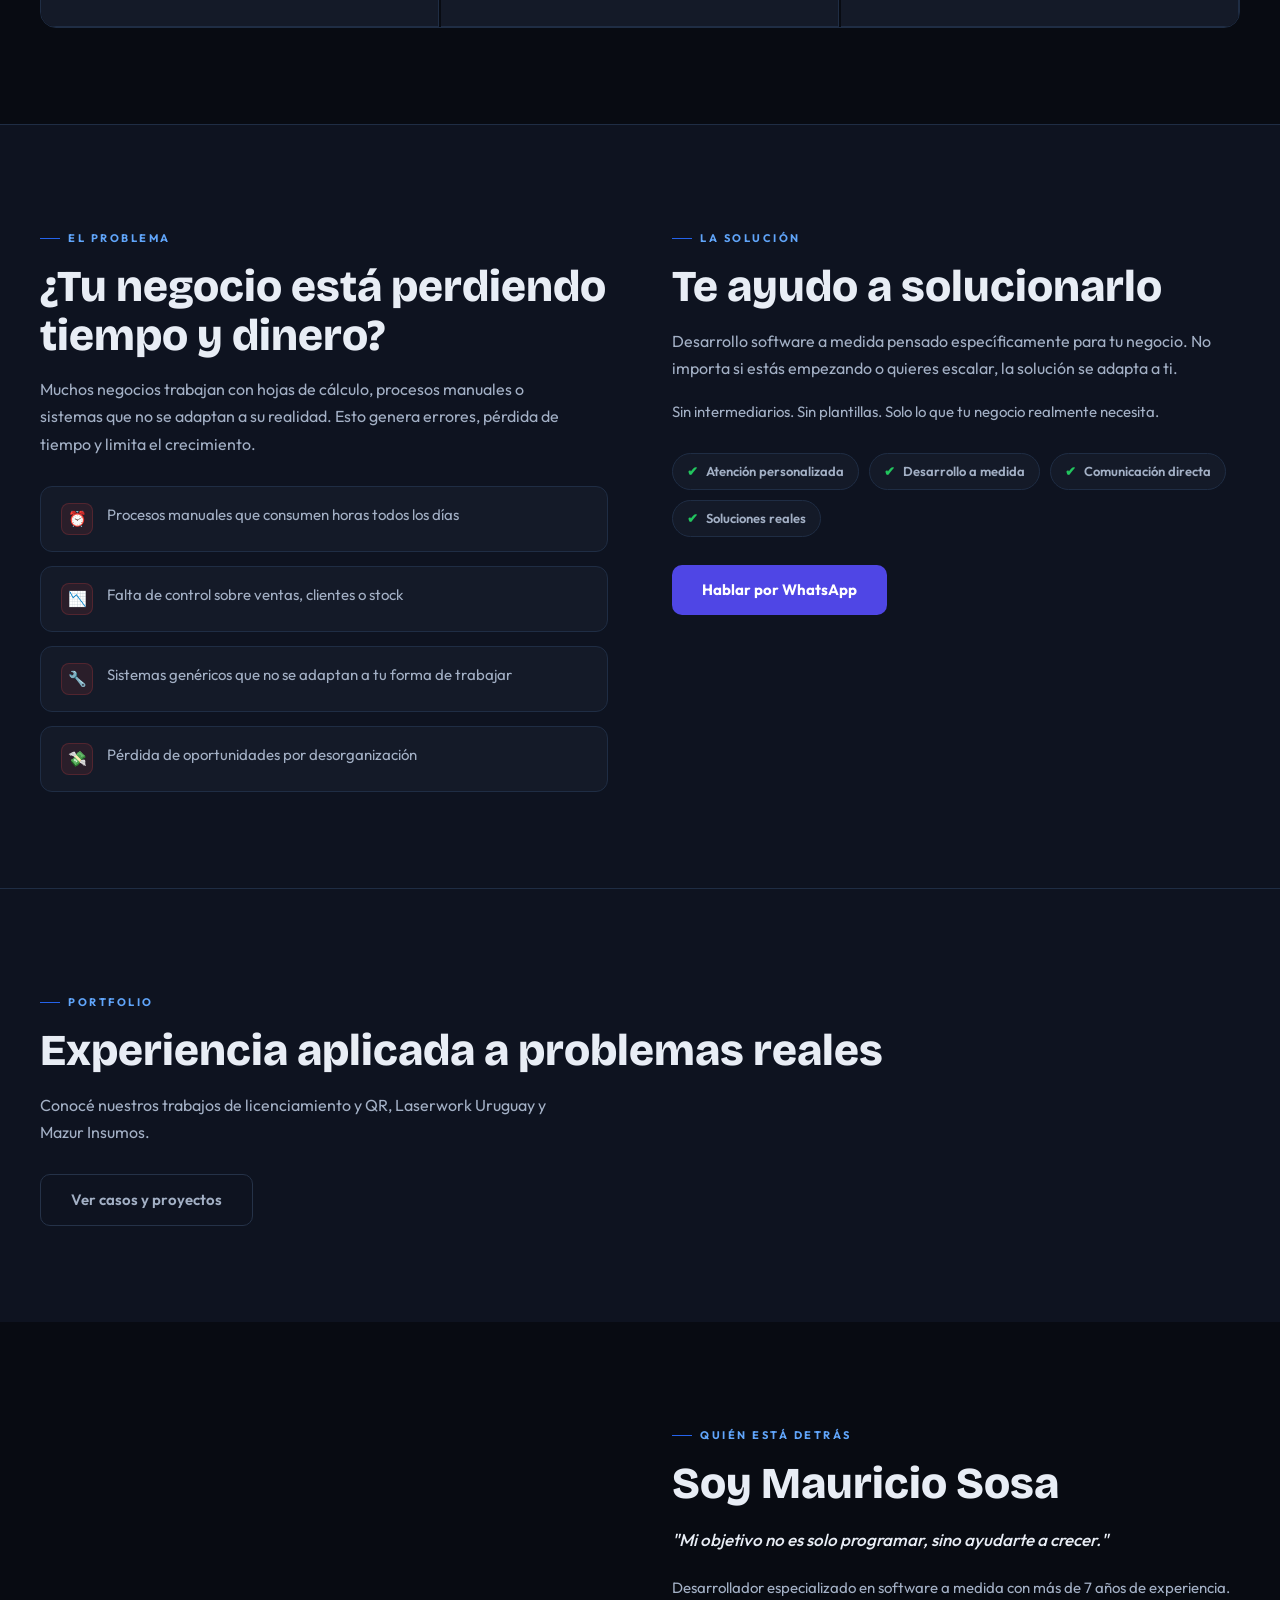
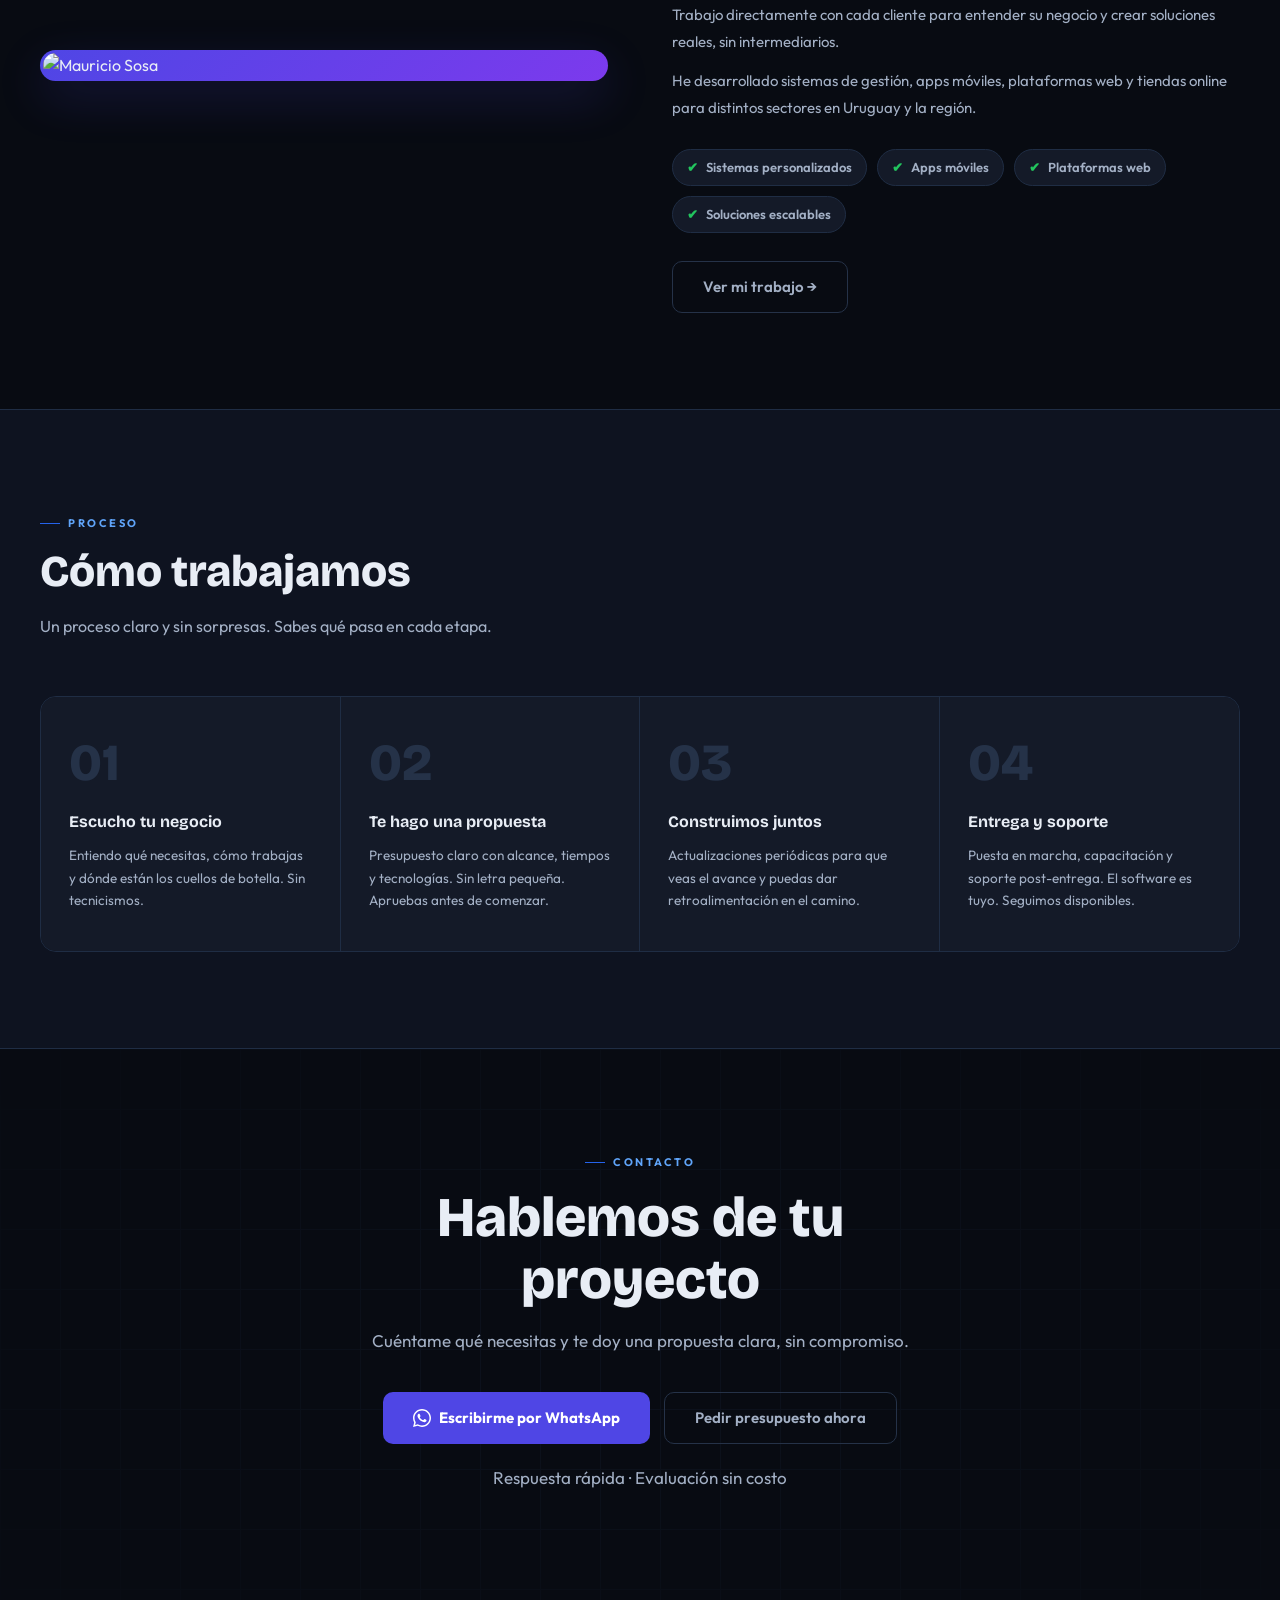
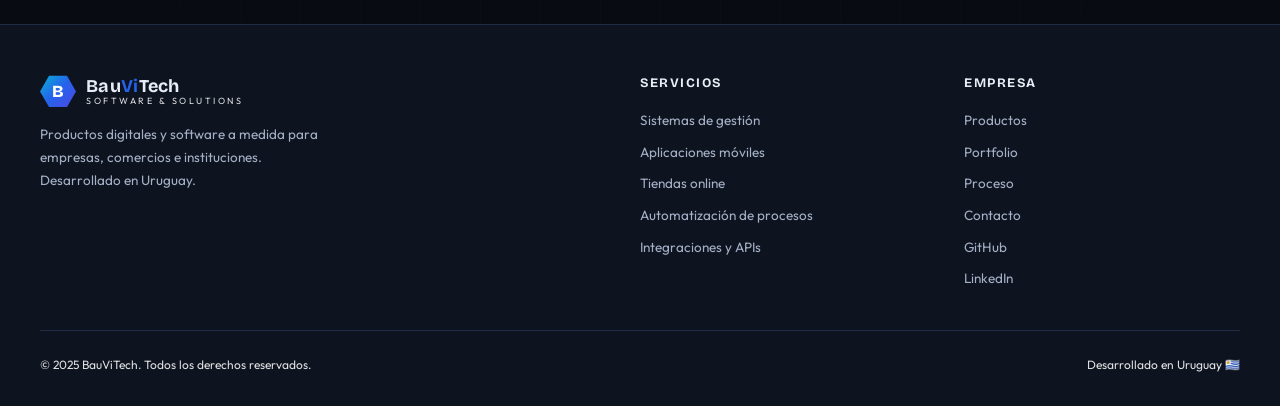
==== commit 7b7740c6: "feat: accessible responsive site and technical SEO (BVT-05 BVT-06)" ====
--- a/index.html
+++ b/index.html
@@ -3,32 +3,15 @@
 <head>
     <meta charset="UTF-8">
     <meta name="viewport" content="width=device-width, initial-scale=1.0">
-    <title>BauViTech – Software a Medida para tu Empresa</title>
+    <title>BauViTech | Software y soluciones digitales en Uruguay</title>
+    <link rel="preconnect" href="https://fonts.googleapis.com">
+    <link rel="preconnect" href="https://fonts.gstatic.com" crossorigin>
     <link href="https://fonts.googleapis.com/css2?family=Outfit:wght@300;400;500;600;700;800&family=Bricolage+Grotesque:wght@700;800&display=swap" rel="stylesheet">
     <link rel="stylesheet" href="shared.css">
     <link rel="stylesheet" href="index.css">
-    <!-- ── SEO & Open Graph ─────────────────────────────────── -->
-    <meta name="description" content="Software a medida para hacer crecer tu negocio. Sistemas de gestión, apps móviles, tiendas online y automatización. Uruguay y región.">
     <meta name="author" content="Mauricio Sosa – BauViTech">
-    <meta name="robots" content="index, follow">
-
-    <!-- Open Graph (WhatsApp, Facebook, LinkedIn) -->
-    <meta property="og:type" content="website">
-    <meta property="og:url" content="https://www.bauvitech.com/">
-    <meta property="og:title" content="BauViTech – Software a Medida para tu Empresa">
-    <meta property="og:description" content="Automatiza procesos, ahorra tiempo y aumenta tus ingresos con soluciones digitales diseñadas específicamente para ti. Respuesta rápida · Evaluación sin costo.">
-    <meta property="og:image" content="https://www.bauvitech.com/img/og-image.png">
-    <meta property="og:image:width" content="1200">
-    <meta property="og:image:height" content="630">
-    <meta property="og:locale" content="es_UY">
-    <meta property="og:site_name" content="BauViTech">
-
-    <!-- Twitter Card -->
-    <meta name="twitter:card" content="summary_large_image">
-    <meta name="twitter:url" content="https://www.bauvitech.com/">
-    <meta name="twitter:title" content="BauViTech – Software a Medida para tu Empresa">
-    <meta name="twitter:description" content="Automatiza procesos, ahorra tiempo y aumenta tus ingresos con soluciones digitales diseñadas para ti.">
-    <meta name="twitter:image" content="https://www.bauvitech.com/img/og-image.png">
+
+
 
     <link rel="icon" href="img/favicon.ico">
     <link rel="icon" type="image/png" sizes="32x32" href="img/favicon-32.png">
@@ -38,10 +21,60 @@
     <link rel="icon" type="image/png" sizes="512x512" href="img/favicon-512.png">
     <link rel="manifest" href="site.webmanifest">
     
+
+    <meta name="description" content="Software para empresas, comercios e instituciones: Kineos360, OmniDate, ParkSoft y BauVi.Notify. Desarrollo web, aplicaciones e integraciones a medida en Uruguay.">
+    <meta name="robots" content="index, follow">
+    <link rel="canonical" href="https://www.bauvitech.com/">
+    <meta property="og:type" content="website">
+    <meta property="og:site_name" content="BauViTech">
+    <meta property="og:locale" content="es_UY">
+    <meta property="og:url" content="https://www.bauvitech.com/">
+    <meta property="og:title" content="BauViTech | Software y soluciones digitales en Uruguay">
+    <meta property="og:description" content="Software para empresas, comercios e instituciones: Kineos360, OmniDate, ParkSoft y BauVi.Notify. Desarrollo web, aplicaciones e integraciones a medida en Uruguay.">
+    <meta property="og:image" content="https://www.bauvitech.com/img/og-image.png">
+    <meta name="twitter:card" content="summary_large_image">
+    <meta name="twitter:title" content="BauViTech | Software y soluciones digitales en Uruguay">
+    <meta name="twitter:description" content="Software para empresas, comercios e instituciones: Kineos360, OmniDate, ParkSoft y BauVi.Notify. Desarrollo web, aplicaciones e integraciones a medida en Uruguay.">
+    <meta name="twitter:image" content="https://www.bauvitech.com/img/og-image.png">
+    <script type="application/ld+json">
+{
+  "@context": "https://schema.org",
+  "@graph": [
+    {
+      "@type": "Organization",
+      "@id": "https://www.bauvitech.com/#organization",
+      "name": "BauViTech",
+      "url": "https://www.bauvitech.com/"
+    },
+    {
+      "@type": "WebSite",
+      "@id": "https://www.bauvitech.com/#website",
+      "url": "https://www.bauvitech.com/",
+      "name": "BauViTech",
+      "inLanguage": "es-UY",
+      "publisher": {
+        "@id": "https://www.bauvitech.com/#organization"
+      }
+    },
+    {
+      "@type": "WebPage",
+      "@id": "https://www.bauvitech.com/#webpage",
+      "url": "https://www.bauvitech.com/",
+      "name": "BauViTech | Software y soluciones digitales en Uruguay",
+      "description": "Software para empresas, comercios e instituciones: Kineos360, OmniDate, ParkSoft y BauVi.Notify. Desarrollo web, aplicaciones e integraciones a medida en Uruguay.",
+      "inLanguage": "es-UY",
+      "isPartOf": {
+        "@id": "https://www.bauvitech.com/#website"
+      }
+    }
+  ]
+}
+    </script>
 </head>
 <body>
-
-<nav>
+<a class="skip-link" href="#contenido-principal" data-i18n="a11y.skip">Ir al contenido principal</a>
+
+<nav aria-label="Navegación principal" data-i18n-aria-label="a11y.nav">
     <div class="nav-inner">
         <a href="index.html" class="logo">
             <div class="logo-hex"><span>B</span></div>
@@ -57,13 +90,13 @@
             <a href="portfolio.html" data-i18n="nav.portfolio">Portfolio</a>
             <a href="contacto.html" class="nav-cta" data-i18n="nav.contact">Contacto</a>
             <div class="nav-controls">
-                <button class="ctrl-btn" id="theme-toggle" title="Tema">
-                    <svg id="icon-sun" width="16" height="16" fill="none" stroke="currentColor" stroke-width="2" viewBox="0 0 24 24" style="display:none"><circle cx="12" cy="12" r="5"/><path d="M12 1v2M12 21v2M4.22 4.22l1.42 1.42M18.36 18.36l1.42 1.42M1 12h2M21 12h2M4.22 19.78l1.42-1.42M18.36 5.64l1.42-1.42"/></svg>
-                    <svg id="icon-moon" width="16" height="16" fill="none" stroke="currentColor" stroke-width="2" viewBox="0 0 24 24"><path d="M21 12.79A9 9 0 1 1 11.21 3 7 7 0 0 0 21 12.79z"/></svg>
+                <button type="button" class="ctrl-btn" id="theme-toggle" title="Tema claro" aria-label="Tema claro" aria-pressed="false">
+                    <svg id="icon-sun" aria-hidden="true" focusable="false" width="16" height="16" fill="none" stroke="currentColor" stroke-width="2" viewBox="0 0 24 24" style="display:none"><circle cx="12" cy="12" r="5"/><path d="M12 1v2M12 21v2M4.22 4.22l1.42 1.42M18.36 18.36l1.42 1.42M1 12h2M21 12h2M4.22 19.78l1.42-1.42M18.36 5.64l1.42-1.42"/></svg>
+                    <svg id="icon-moon" aria-hidden="true" focusable="false" width="16" height="16" fill="none" stroke="currentColor" stroke-width="2" viewBox="0 0 24 24"><path d="M21 12.79A9 9 0 1 1 11.21 3 7 7 0 0 0 21 12.79z"/></svg>
                 </button>
                 <div class="lang-pill">
-                    <button id="lang-es" data-lang="es" class="active">ES</button>
-                    <button id="lang-en" data-lang="en">EN</button>
+                    <button type="button" id="lang-es" data-lang="es" lang="es" aria-label="Español" aria-pressed="true" class="active">ES</button>
+                    <button type="button" id="lang-en" data-lang="en" lang="en" aria-label="English" aria-pressed="false">EN</button>
                 </div>
             </div>
         </div>
@@ -71,25 +104,25 @@
     </div>
 </nav>
 
-<div class="mobile-menu" id="mobileMenu">
+<div class="mobile-menu" id="mobileMenu" role="navigation" aria-label="Navegación móvil" data-i18n-aria-label="a11y.mobileNav">
     <a href="#productos" data-i18n="nav.products">Productos</a>
     <a href="#servicios" data-i18n="nav.services">Servicios</a>
     <a href="#sobre" data-i18n="nav.about">Sobre mí</a>
     <a href="portfolio.html" data-i18n="nav.portfolio">Portfolio</a>
     <a href="contacto.html" data-i18n="nav.contact">Contacto</a>
     <div class="mobile-menu-controls">
-        <button class="ctrl-btn" id="theme-toggle-m" title="Tema">
-            <svg id="icon-sun-m" width="16" height="16" fill="none" stroke="currentColor" stroke-width="2" viewBox="0 0 24 24" style="display:none"><circle cx="12" cy="12" r="5"/><path d="M12 1v2M12 21v2M4.22 4.22l1.42 1.42M18.36 18.36l1.42 1.42M1 12h2M21 12h2M4.22 19.78l1.42-1.42M18.36 5.64l1.42-1.42"/></svg>
-            <svg id="icon-moon-m" width="16" height="16" fill="none" stroke="currentColor" stroke-width="2" viewBox="0 0 24 24"><path d="M21 12.79A9 9 0 1 1 11.21 3 7 7 0 0 0 21 12.79z"/></svg>
+        <button type="button" class="ctrl-btn" id="theme-toggle-m" title="Tema claro" aria-label="Tema claro" aria-pressed="false">
+            <svg id="icon-sun-m" aria-hidden="true" focusable="false" width="16" height="16" fill="none" stroke="currentColor" stroke-width="2" viewBox="0 0 24 24" style="display:none"><circle cx="12" cy="12" r="5"/><path d="M12 1v2M12 21v2M4.22 4.22l1.42 1.42M18.36 18.36l1.42 1.42M1 12h2M21 12h2M4.22 19.78l1.42-1.42M18.36 5.64l1.42-1.42"/></svg>
+            <svg id="icon-moon-m" aria-hidden="true" focusable="false" width="16" height="16" fill="none" stroke="currentColor" stroke-width="2" viewBox="0 0 24 24"><path d="M21 12.79A9 9 0 1 1 11.21 3 7 7 0 0 0 21 12.79z"/></svg>
         </button>
         <div class="lang-pill">
-            <button id="lang-es-m" data-lang="es" class="active">ES</button>
-            <button id="lang-en-m" data-lang="en">EN</button>
+            <button type="button" id="lang-es-m" data-lang="es" lang="es" aria-label="Español" aria-pressed="true" class="active">ES</button>
+            <button type="button" id="lang-en-m" data-lang="en" lang="en" aria-label="English" aria-pressed="false">EN</button>
         </div>
     </div>
 </div>
 
-<main>
+<main id="contenido-principal" tabindex="-1">
 <section class="hero" id="inicio">
     <div class="blob blob-1"></div><div class="blob blob-2"></div><div class="blob blob-3"></div>
     <div class="hero-badge fade-up"><span class="dot"></span><span data-i18n="hero.badge">Software & Solutions · Uruguay</span></div>
@@ -254,7 +287,7 @@
 <section class="section" id="sobre">
     <div class="container">
         <div class="about-grid-2">
-            <div class="about-img-wrap"><img src="img/yo.jpeg" alt="Mauricio Sosa"></div>
+            <div class="about-img-wrap"><img src="img/yo.jpeg" alt="Mauricio Sosa" loading="lazy" decoding="async"></div>
             <div>
                 <div class="section-label" data-i18n="about.label">Quién está detrás</div>
                 <h2 class="section-title" data-i18n="about.title">Soy Mauricio Sosa</h2>
@@ -339,8 +372,8 @@
     </div>
 </footer>
 
-<a href="https://wa.me/59891850930?text=Hola%20BauViTech%2C%20me%20interesa%20hablar%20sobre%20un%20proyecto." target="_blank" rel="noopener noreferrer" title="WhatsApp" style="position:fixed;bottom:28px;right:28px;z-index:999;width:56px;height:56px;border-radius:50%;background:#25d366;display:flex;align-items:center;justify-content:center;box-shadow:0 4px 20px rgba(37,211,102,.45);transition:transform .2s,box-shadow .2s;text-decoration:none;" onmouseover="this.style.transform='scale(1.12)';this.style.boxShadow='0 6px 28px rgba(37,211,102,.6)'" onmouseout="this.style.transform='scale(1)';this.style.boxShadow='0 4px 20px rgba(37,211,102,.45)'">
-    <svg width="30" height="30" viewBox="0 0 24 24" fill="white"><path d="M17.472 14.382c-.297-.149-1.758-.867-2.03-.967-.273-.099-.471-.148-.67.15-.197.297-.767.966-.94 1.164-.173.199-.347.223-.644.075-.297-.15-1.255-.463-2.39-1.475-.883-.788-1.48-1.761-1.653-2.059-.173-.297-.018-.458.13-.606.134-.133.298-.347.446-.52.149-.174.198-.298.298-.497.099-.198.05-.371-.025-.52-.075-.149-.669-1.612-.916-2.207-.242-.579-.487-.5-.669-.51-.173-.008-.371-.01-.57-.01-.198 0-.52.074-.792.372-.272.297-1.04 1.016-1.04 2.479 0 1.462 1.065 2.875 1.213 3.074.149.198 2.096 3.2 5.077 4.487.709.306 1.262.489 1.694.625.712.227 1.36.195 1.871.118.571-.085 1.758-.719 2.006-1.413.248-.694.248-1.289.173-1.413-.074-.124-.272-.198-.57-.347z"/><path d="M12 0C5.373 0 0 5.373 0 12c0 2.127.558 4.124 1.532 5.856L.073 23.927l6.244-1.437A11.934 11.934 0 0012 24c6.627 0 12-5.373 12-12S18.627 0 12 0zm0 22c-1.853 0-3.587-.507-5.077-1.383l-.362-.214-3.708.853.882-3.602-.235-.375A9.936 9.936 0 012 12c0-5.514 4.486-10 10-10s10 4.486 10 10-4.486 10-10 10z"/></svg>
+<a href="https://wa.me/59891850930?text=Hola%20BauViTech%2C%20me%20interesa%20hablar%20sobre%20un%20proyecto." target="_blank" rel="noopener noreferrer" class="floating-whatsapp" title="WhatsApp" aria-label="Contactar por WhatsApp" data-i18n-aria-label="a11y.whatsapp">
+    <svg aria-hidden="true" focusable="false" width="30" height="30" viewBox="0 0 24 24" fill="white"><path d="M17.472 14.382c-.297-.149-1.758-.867-2.03-.967-.273-.099-.471-.148-.67.15-.197.297-.767.966-.94 1.164-.173.199-.347.223-.644.075-.297-.15-1.255-.463-2.39-1.475-.883-.788-1.48-1.761-1.653-2.059-.173-.297-.018-.458.13-.606.134-.133.298-.347.446-.52.149-.174.198-.298.298-.497.099-.198.05-.371-.025-.52-.075-.149-.669-1.612-.916-2.207-.242-.579-.487-.5-.669-.51-.173-.008-.371-.01-.57-.01-.198 0-.52.074-.792.372-.272.297-1.04 1.016-1.04 2.479 0 1.462 1.065 2.875 1.213 3.074.149.198 2.096 3.2 5.077 4.487.709.306 1.262.489 1.694.625.712.227 1.36.195 1.871.118.571-.085 1.758-.719 2.006-1.413.248-.694.248-1.289.173-1.413-.074-.124-.272-.198-.57-.347z"/><path d="M12 0C5.373 0 0 5.373 0 12c0 2.127.558 4.124 1.532 5.856L.073 23.927l6.244-1.437A11.934 11.934 0 0012 24c6.627 0 12-5.373 12-12S18.627 0 12 0zm0 22c-1.853 0-3.587-.507-5.077-1.383l-.362-.214-3.708.853.882-3.602-.235-.375A9.936 9.936 0 012 12c0-5.514 4.486-10 10-10s10 4.486 10 10-4.486 10-10 10z"/></svg>
 </a>
 
 <script src="js/index.i18n.js"></script>
--- a/shared.css
+++ b/shared.css
@@ -349,5 +349,32 @@
 /* Shared navigation and anchor behavior. */
 html { scroll-behavior: smooth; scroll-padding-top: 82px; }
 @media (prefers-reduced-motion: reduce) { html { scroll-behavior: auto; } *, *::before, *::after { animation-duration: .01ms !important; transition-duration: .01ms !important; } }
-@media (max-width: 900px) { .nav-links { display: none; } .hamburger { display: flex; } }
-@media (min-width: 901px) { .mobile-menu.open { display: none; } }
+@media (max-width: 1023px) { .nav-links { display: none; } .hamburger { display: flex; } }
+@media (min-width: 1024px) { .mobile-menu.open { display: none; } }
+
+/* BVT-05: keyboard access, readable contrast, touch and narrow viewports. */
+:root { --focus-ring: #38bdf8; --link-readable: #60a5fa; --text-muted: #a3b0c5; }
+html.light { --focus-ring: #3730a3; --link-readable: #1d4ed8; }
+button, input, select, textarea { font-family: inherit; }
+img { max-width: 100%; }
+:where(a, button, input, select, textarea):focus-visible { outline: 3px solid var(--focus-ring); outline-offset: 3px; }
+.skip-link { position: fixed; left: 16px; top: 10px; z-index: 1100; padding: 12px 18px; background: var(--surface); color: var(--text); border: 2px solid var(--focus-ring); border-radius: 8px; transform: translateY(-160%); }
+.skip-link:focus { transform: translateY(0); }
+#contenido-principal:focus { outline: none; }
+.section-label { color: var(--link-readable); }
+.ctrl-btn, .hamburger { min-width: 44px; min-height: 44px; }
+.hamburger { justify-content: center; align-items: center; }
+.lang-pill button { min-width: 44px; min-height: 44px; }
+.mobile-menu { max-height: calc(100vh - 66px); max-height: calc(100dvh - 66px); overflow-y: auto; overscroll-behavior: contain; }
+.floating-whatsapp { position: fixed; bottom: 28px; right: 28px; z-index: 999; width: 56px; height: 56px; border-radius: 50%; background: #16803c; display: flex; align-items: center; justify-content: center; box-shadow: 0 4px 20px rgba(37,211,102,.45); transition: transform .2s, box-shadow .2s; }
+.floating-whatsapp:hover { transform: scale(1.08); box-shadow: 0 6px 28px rgba(37,211,102,.6); }
+@media (max-width: 480px) {
+    .nav-inner { padding-inline: 16px; }
+    .floating-whatsapp { bottom: max(16px, env(safe-area-inset-bottom)); right: max(16px, env(safe-area-inset-right)); width: 48px; height: 48px; }
+    footer { padding-bottom: 80px; }
+    .btn-primary, .btn-outline { max-width: 100%; text-align: center; justify-content: center; white-space: normal; }
+}
+@media (prefers-reduced-motion: reduce) {
+    *, *::before, *::after { animation-delay: 0s !important; animation-iteration-count: 1 !important; }
+    .floating-whatsapp:hover { transform: none; }
+}
--- a/index.css
+++ b/index.css
@@ -419,3 +419,8 @@
     .home-products .product-img { height: 190px; flex-basis: 190px; }
     .home-product-actions { align-items: flex-start; flex-direction: column; }
 }
+
+/* BVT-05: resilient service grid and readable focus on light/dark. */
+.services-grid { grid-template-columns: repeat(auto-fit, minmax(min(100%, 300px), 1fr)); }
+.home-products .product-card, .service-card, .two-col > *, .about-grid-2 > * { min-width: 0; }
+.home-products a:focus-visible, .hero a:focus-visible { outline-color: var(--focus-ring); }
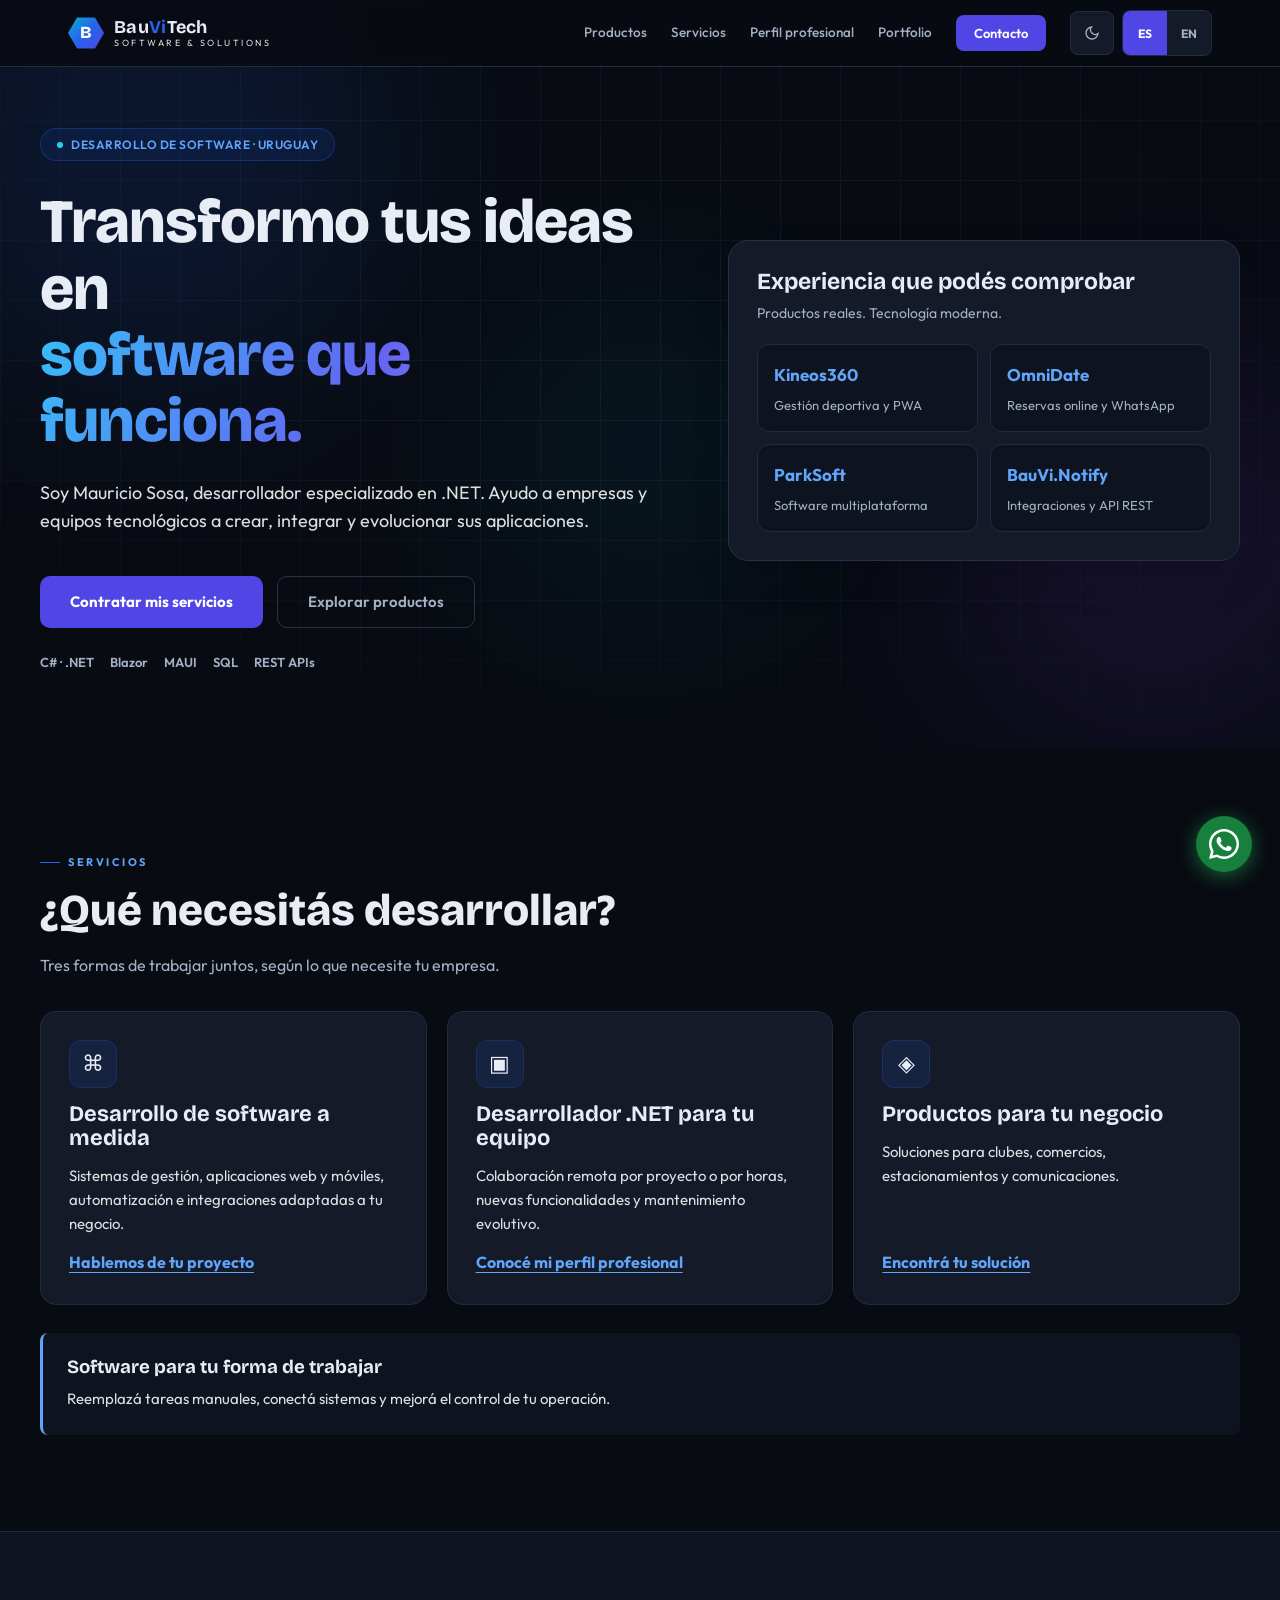
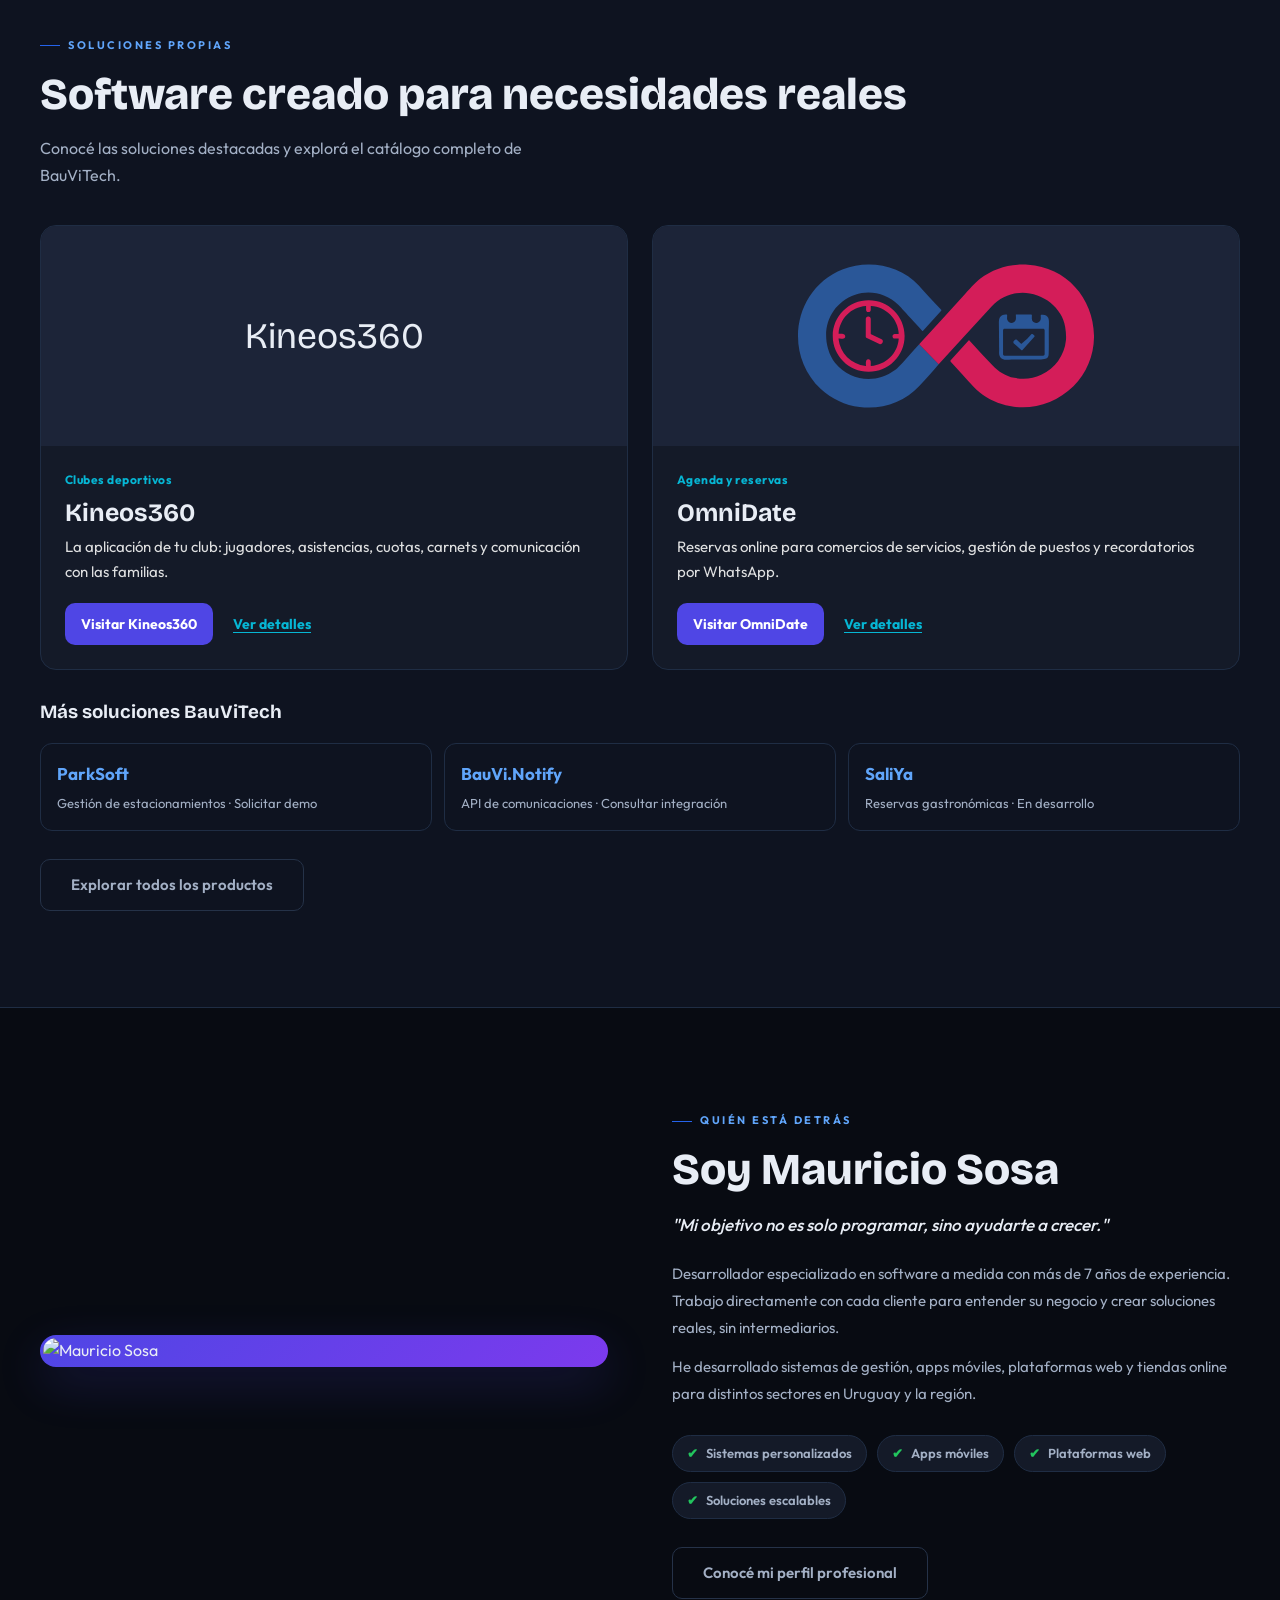
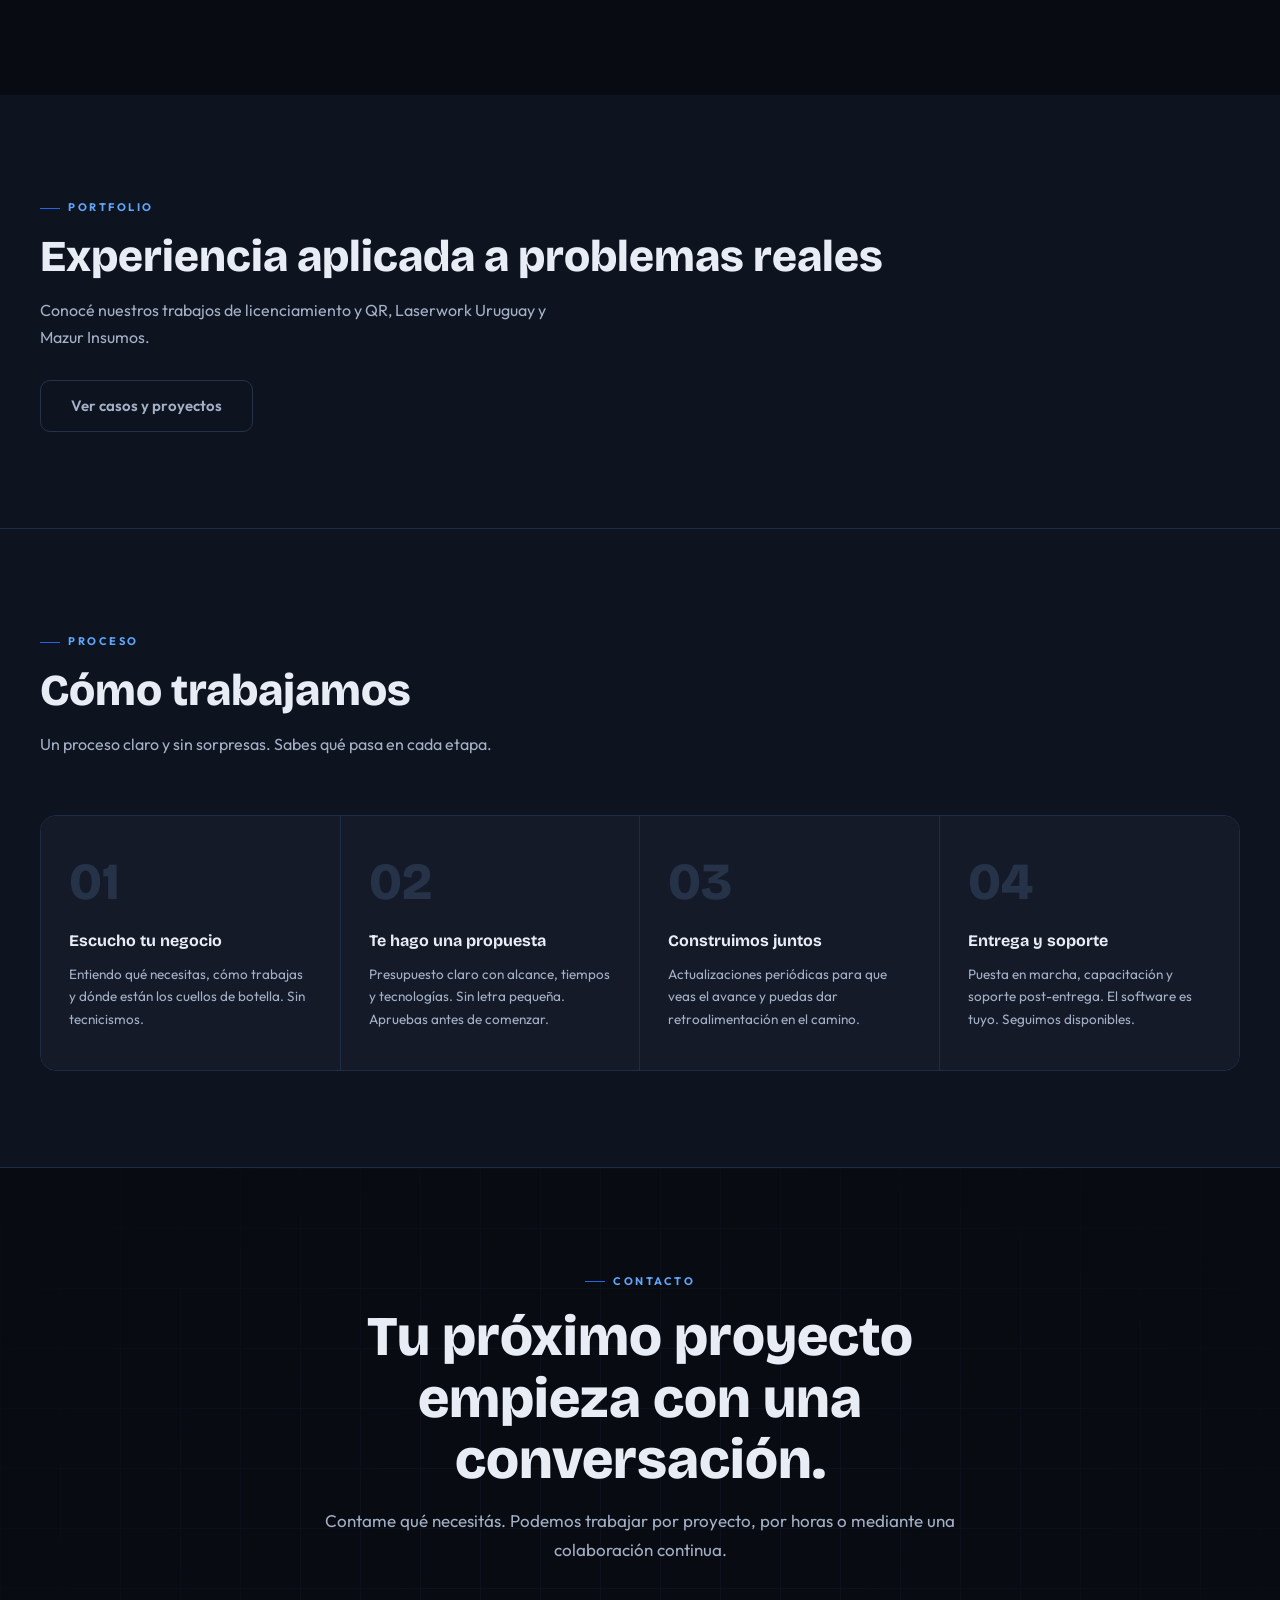
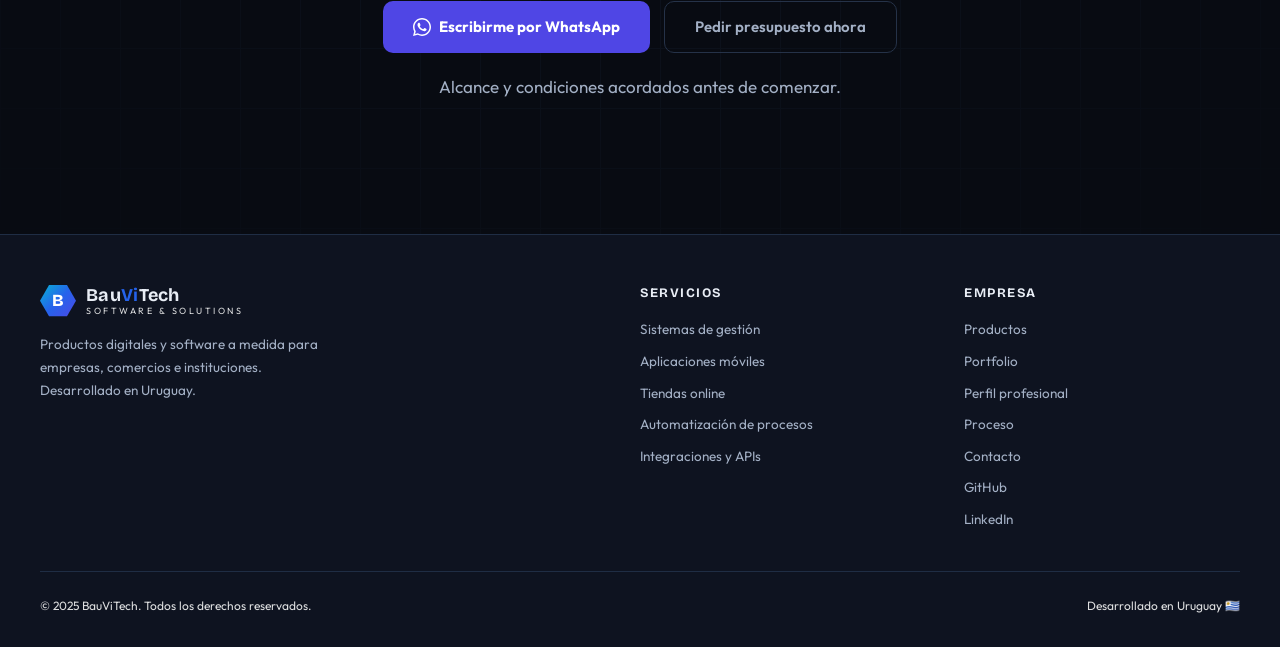
==== commit 9a318a0c: "feat: commercial landing and bilingual developer profile (BVT-09 BVT-10)" ====
--- a/index.html
+++ b/index.html
@@ -1,5 +1,5 @@
 <!DOCTYPE html>
-<html lang="es">
+<html lang="es" class="dark">
 <head>
     <meta charset="UTF-8">
     <meta name="viewport" content="width=device-width, initial-scale=1.0">
@@ -86,7 +86,7 @@
         <div class="nav-links">
             <a href="#productos" data-i18n="nav.products">Productos</a>
             <a href="#servicios" data-i18n="nav.services">Servicios</a>
-            <a href="#sobre" data-i18n="nav.about">Sobre mí</a>
+            <a href="desarrollador.html" class="nav-profile" data-profile-link data-i18n="v2.nav.profile">Perfil profesional</a>
             <a href="portfolio.html" data-i18n="nav.portfolio">Portfolio</a>
             <a href="contacto.html" class="nav-cta" data-i18n="nav.contact">Contacto</a>
             <div class="nav-controls">
@@ -107,7 +107,7 @@
 <div class="mobile-menu" id="mobileMenu" role="navigation" aria-label="Navegación móvil" data-i18n-aria-label="a11y.mobileNav">
     <a href="#productos" data-i18n="nav.products">Productos</a>
     <a href="#servicios" data-i18n="nav.services">Servicios</a>
-    <a href="#sobre" data-i18n="nav.about">Sobre mí</a>
+    <a href="desarrollador.html" class="nav-profile" data-profile-link data-i18n="v2.nav.profile">Perfil profesional</a>
     <a href="portfolio.html" data-i18n="nav.portfolio">Portfolio</a>
     <a href="contacto.html" data-i18n="nav.contact">Contacto</a>
     <div class="mobile-menu-controls">
@@ -123,27 +123,9 @@
 </div>
 
 <main id="contenido-principal" tabindex="-1">
-<section class="hero" id="inicio">
-    <div class="blob blob-1"></div><div class="blob blob-2"></div><div class="blob blob-3"></div>
-    <div class="hero-badge fade-up"><span class="dot"></span><span data-i18n="hero.badge">Software & Solutions · Uruguay</span></div>
-    <h1 class="fade-up delay-1">
-        <span data-i18n="hero.h1a">Tecnología que hace</span>
-        <span class="line2 grad-text" data-i18n="hero.h1b">crecer tu negocio</span>
-    </h1>
-    <p class="hero-sub fade-up delay-2" data-i18n="hero.sub">Creamos soluciones digitales para automatizar procesos, gestionar tu empresa y transformar tus ideas en software.</p>
-    <div class="hero-actions fade-up delay-3">
-        <a href="#productos" class="btn-primary" data-i18n="hero.products">Nuestros productos</a>
-        <a href="contacto.html" class="btn-outline" data-i18n="hero.talk">Hablemos de tu proyecto</a>
-    </div>
-</section>
-
-<section class="section section-alt home-products" id="productos">
-    <div class="container">
-        <div class="section-label" data-i18n="home.products.label">Soluciones propias</div>
-        <h2 class="section-title" data-i18n="home.products.title">Nuestros productos</h2>
-        <p class="section-sub" data-i18n="home.products.sub">Software creado para resolver necesidades reales de empresas, comercios e instituciones.</p>
-        <div class="products-grid">
-            <article class="product-card">
+<section class="hero commercial-hero" id="inicio"><div class="blob blob-1"></div><div class="blob blob-2"></div><div class="blob blob-3"></div><div class="container commercial-hero-grid"><div class="commercial-hero-copy"><div class="hero-badge"><span class="dot"></span><span data-i18n="hero.badge">Desarrollo de software · Uruguay</span></div><h1><span data-i18n="hero.h1a">Transformo tus ideas en</span> <span class="line2 grad-text" data-i18n="hero.h1b">software que funciona.</span></h1><p class="hero-sub" data-i18n="hero.sub">Soy Mauricio Sosa, desarrollador especializado en .NET. Ayudo a empresas y equipos tecnológicos a crear, integrar y evolucionar sus aplicaciones.</p><div class="hero-actions"><a href="desarrollador.html" class="btn-primary" data-profile-link data-i18n="hero.talk">Contratar mis servicios</a><a href="#productos" class="btn-outline" data-i18n="hero.products">Explorar productos</a></div><div class="commercial-stack"><span>C# · .NET</span><span>Blazor</span><span>MAUI</span><span>SQL</span><span>REST APIs</span></div></div><aside class="commercial-proof"><h2 data-i18n="v2.proof">Experiencia que podés comprobar</h2><p class="commercial-muted" data-i18n="v2.proof.sub">Productos reales. Tecnología moderna.</p><div class="commercial-proof-grid"><a href="portfolio.html#kineos360"><strong>Kineos360</strong><span data-i18n="v2.kineos">Gestión deportiva y PWA</span></a><a href="portfolio.html#omnidate"><strong>OmniDate</strong><span data-i18n="v2.omni">Reservas online y WhatsApp</span></a><a href="portfolio.html#parksoft"><strong>ParkSoft</strong><span data-i18n="v2.park">Software multiplataforma</span></a><a href="portfolio.html#bauvi-notify"><strong>BauVi.Notify</strong><span data-i18n="v2.notify">Integraciones y API REST</span></a></div></aside></div></section>
+<section class="section" id="servicios"><div class="container"><div class="section-label" data-i18n="services.label">Servicios</div><h2 class="section-title" data-i18n="services.title">¿Qué necesitás desarrollar?</h2><p class="section-sub" data-i18n="services.sub">Tres formas de trabajar juntos, según lo que necesite tu empresa.</p><div class="commercial-offers"><article class="commercial-offer"><div class="service-icon" aria-hidden="true">⌘</div><h3 data-i18n="v2.custom">Desarrollo de software a medida</h3><p data-i18n="v2.custom.desc">Sistemas de gestión, aplicaciones web y móviles, automatización e integraciones adaptadas a tu negocio.</p><a href="contacto.html" class="commercial-link" data-i18n="v2.custom.cta">Hablemos de tu proyecto</a></article><article class="commercial-offer"><div class="service-icon" aria-hidden="true">▣</div><h3 data-i18n="v2.contract">Desarrollador .NET para tu equipo</h3><p data-i18n="v2.contract.desc">Colaboración remota por proyecto o por horas, nuevas funcionalidades y mantenimiento evolutivo.</p><a href="desarrollador.html" class="commercial-link" data-profile-link data-i18n="v2.contract.cta">Conocé mi perfil profesional</a></article><article class="commercial-offer"><div class="service-icon" aria-hidden="true">◈</div><h3 data-i18n="v2.products">Productos para tu negocio</h3><p data-i18n="v2.products.desc">Soluciones para clubes, comercios, estacionamientos y comunicaciones.</p><a href="#productos" class="commercial-link" data-i18n="v2.products.cta">Encontrá tu solución</a></article></div><div id="problema" class="commercial-problem"><h3 data-i18n="v2.problem">Software para tu forma de trabajar</h3><p data-i18n="v2.problem.desc">Reemplazá tareas manuales, conectá sistemas y mejorá el control de tu operación.</p></div></div></section>
+<section class="section section-alt home-products" id="productos"><div class="container"><div class="section-label" data-i18n="home.products.label">Soluciones propias</div><h2 class="section-title" data-i18n="home.products.title">Software creado para necesidades reales</h2><p class="section-sub" data-i18n="home.products.sub">Conocé las soluciones destacadas y explorá el catálogo completo de BauViTech.</p><div class="products-grid"><article class="product-card">
     <div class="project-img product-img project-logo-cover" data-product-logo>
         <img src="https://www.kineos360.uy/assets/img/logo.png" data-logo-dark="https://www.kineos360.uy/assets/img/logo.png" data-logo-light="https://www.kineos360.uy/assets/img/logoB.png" alt="Kineos360" class="project-logo-image" decoding="async" hidden>
         <span class="project-logo-fallback">Kineos360</span>
@@ -158,7 +140,7 @@
         </div>
     </div>
 </article>
-            <article class="product-card">
+<article class="product-card">
     <div class="project-img product-img project-logo-cover" data-product-logo>
         <img src="img/omnidate-logo.svg" alt="OmniDate" class="project-logo-image" decoding="async" hidden>
         <span class="project-logo-fallback">OmniDate</span>
@@ -172,118 +154,7 @@
             <a href="portfolio.html#omnidate" class="product-link" data-i18n="home.details">Ver detalles</a>
         </div>
     </div>
-</article>
-            <article class="product-card">
-    <div class="project-img product-img">
-                        <div class="project-img-fallback" style="background: linear-gradient(135deg,#3b82f6,#06b6d4,#14b8a6);">
-                            <img src="img/logoParkSoft.png" alt="ParkSoft" style="width:100%;height:100%;object-fit:cover;">
-                        </div>
-                    </div>
-    <div class="product-body">
-        <p class="home-product-type" data-i18n="home.parksoft.type">Estacionamientos</p>
-        <h3 class="product-name">ParkSoft</h3>
-        <p class="product-desc" data-i18n="home.parksoft.desc">Controlá entradas, salidas, tarifas y tickets de tu estacionamiento desde un solo sistema.</p>
-        <div class="home-product-actions">
-            <a href="contacto.html" class="btn-primary" data-i18n="home.parksoft.cta">Solicitar demostración</a>
-            <a href="portfolio.html#parksoft" class="product-link" data-i18n="home.details">Ver detalles</a>
-        </div>
-    </div>
-</article>
-            <article class="product-card">
-    <div class="project-img product-img notify-banner-cover">
-        <img src="img/bauvi-notify-banner.webp" alt="BauVi.Notify" width="960" height="573" loading="lazy" decoding="async">
-    </div>
-    <div class="product-body">
-        <p class="home-product-type" data-i18n="home.bauvi-notify.type">Comunicaciones</p>
-        <h3 class="product-name">BauVi.Notify</h3>
-        <p class="product-desc" data-i18n="home.bauvi-notify.desc">Integrá WhatsApp con tus sistemas mediante una API REST y centralizá el seguimiento de mensajes.</p>
-        <div class="home-product-actions">
-            <a href="contacto.html" class="btn-primary" data-i18n="home.bauvi-notify.cta">Consultar integración</a>
-            <a href="portfolio.html#bauvi-notify" class="product-link" data-i18n="home.details">Ver detalles</a>
-        </div>
-    </div>
-</article>
-        </div>
-        <div class="home-upcoming">
-            <h3 class="home-upcoming-title" data-i18n="home.upcoming">Lo próximo</h3>
-            <article class="product-card home-upcoming-card">
-    <div class="project-img product-img project-logo-cover" data-product-logo>
-        <img src="img/saliya-logo.svg" alt="SaliYa" class="project-logo-image" decoding="async" hidden>
-        <span class="project-logo-fallback">SaliYa</span>
-    </div>
-    <div class="product-body">
-        <p class="home-product-type" data-i18n="home.saliya.type">En desarrollo</p>
-        <h3 class="product-name">SaliYa</h3>
-        <p class="product-desc" data-i18n="home.saliya.desc">Marketplace de reservas gastronómicas con promociones. Lanzamiento y disponibilidad comercial pendientes.</p>
-        <div class="home-product-actions">
-            <a href="contacto.html" class="btn-primary" data-i18n="home.saliya.cta">Consultar por SaliYa</a>
-            <a href="portfolio.html#saliya" class="product-link" data-i18n="home.details">Ver detalles</a>
-        </div>
-    </div>
-</article>
-        </div>
-        <div class="home-catalog-action"><a href="portfolio.html#productos" class="btn-outline" data-i18n="home.catalog">Ver portfolio completo</a></div>
-    </div>
-</section>
-
-<section class="section" id="servicios">
-    <div class="container">
-        <div class="section-label" data-i18n="services.label">Servicios</div>
-        <h2 class="section-title" data-i18n="services.title">¿Necesitás una solución a medida?</h2>
-        <p class="section-sub" data-i18n="services.sub">Además de nuestros productos, desarrollamos software adaptado a la forma de trabajar de tu negocio.</p>
-        <div class="services-grid">
-            <div class="service-card"><div class="service-icon">🏢</div><div class="service-title" data-i18n="srv1.title">Sistemas de gestión</div><div class="service-desc" data-i18n="srv1.desc">Controla clientes, ventas, stock y procesos en un solo lugar. Reemplaza las hojas de cálculo con un sistema que funciona para ti.</div><div class="service-tags"><span class="stag">.NET MAUI</span><span class="stag">Blazor</span><span class="stag">MySQL</span></div></div>
-            <div class="service-card"><div class="service-icon">📱</div><div class="service-title" data-i18n="srv2.title">Aplicaciones móviles</div><div class="service-desc" data-i18n="srv2.desc">Lleva tu negocio al celular. Apps rápidas y fáciles de usar para Android y Windows, desde cualquier lugar.</div><div class="service-tags"><span class="stag">.NET MAUI</span><span class="stag">Android</span><span class="stag">Windows</span></div></div>
-            <div class="service-card"><div class="service-icon">🛒</div><div class="service-title" data-i18n="srv3.title">Tiendas online</div><div class="service-desc" data-i18n="srv3.desc">Vende por internet con una tienda profesional lista para crecer. Catálogo, pagos y gestión de pedidos desde el primer día.</div><div class="service-tags"><span class="stag">PrestaShop</span><span class="stag">nopCommerce</span><span class="stag">.NET</span></div></div>
-            <div class="service-card"><div class="service-icon">⚡</div><div class="service-title" data-i18n="srv4.title">Automatización de procesos</div><div class="service-desc" data-i18n="srv4.desc">Reduce tareas manuales y ahorra tiempo todos los días. Automatiza notificaciones, reportes, facturación y más.</div><div class="service-tags"><span class="stag">APIs</span><span class="stag">Workflows</span><span class="stag">Reportes</span></div></div>
-            <div class="service-card"><div class="service-icon">🔗</div><div class="service-title" data-i18n="srv5.title">Integraciones y APIs</div><div class="service-desc" data-i18n="srv5.desc">Conecta los sistemas que ya usas y haz que todo funcione en conjunto. Sin duplicar datos ni trabajo manual.</div><div class="service-tags"><span class="stag">REST API</span><span class="stag">ASP.NET</span><span class="stag">Azure</span></div></div>
-            <div class="service-card"><div class="service-icon">🔐</div><div class="service-title" data-i18n="srv6.title">Seguridad y licenciamiento</div><div class="service-desc" data-i18n="srv6.desc">Protege tu software y tus datos. Activación por hardware, cifrado AES-256 y control de accesos.</div><div class="service-tags"><span class="stag">AES-256</span><span class="stag">JWT</span><span class="stag">QR</span></div></div>
-        </div>
-    </div>
-</section>
-
-<section class="section section-alt" id="problema">
-    <div class="container">
-        <div class="two-col">
-            <div>
-                <div class="section-label" data-i18n="prob.label">El problema</div>
-                <h2 class="section-title" data-i18n="prob.title">¿Tu negocio está perdiendo tiempo y dinero?</h2>
-                <p class="section-sub" data-i18n="prob.sub">Muchos negocios trabajan con hojas de cálculo, procesos manuales o sistemas que no se adaptan a su realidad. Esto genera errores, pérdida de tiempo y limita el crecimiento.</p>
-                <ul class="problem-list">
-                    <li><span class="icon">⏰</span><span data-i18n="prob.i1">Procesos manuales que consumen horas todos los días</span></li>
-                    <li><span class="icon">📉</span><span data-i18n="prob.i2">Falta de control sobre ventas, clientes o stock</span></li>
-                    <li><span class="icon">🔧</span><span data-i18n="prob.i3">Sistemas genéricos que no se adaptan a tu forma de trabajar</span></li>
-                    <li><span class="icon">💸</span><span data-i18n="prob.i4">Pérdida de oportunidades por desorganización</span></li>
-                </ul>
-            </div>
-            <div>
-                <div class="section-label" data-i18n="sol.label">La solución</div>
-                <h2 class="section-title" data-i18n="sol.title">Te ayudo a solucionarlo</h2>
-                <p class="section-sub" style="margin-bottom:16px;" data-i18n="sol.sub">Desarrollo software a medida pensado específicamente para tu negocio. No importa si estás empezando o quieres escalar, la solución se adapta a ti.</p>
-                <p style="font-size:15px;color:var(--text-muted);line-height:1.8;margin-bottom:28px;" data-i18n="sol.extra">Sin intermediarios. Sin plantillas. Solo lo que tu negocio realmente necesita.</p>
-                <div class="trust-badges">
-                    <div class="trust-badge"><span class="check">✔</span><span data-i18n="trust.t1">Atención personalizada</span></div>
-                    <div class="trust-badge"><span class="check">✔</span><span data-i18n="trust.t2">Desarrollo a medida</span></div>
-                    <div class="trust-badge"><span class="check">✔</span><span data-i18n="trust.t3">Comunicación directa</span></div>
-                    <div class="trust-badge"><span class="check">✔</span><span data-i18n="trust.t4">Soluciones reales</span></div>
-                </div>
-                <div style="margin-top:28px;">
-                    <a href="https://wa.me/59891850930?text=Hola%2C%20me%20interesa%20hablar%20sobre%20un%20proyecto." target="_blank" rel="noopener noreferrer" class="btn-primary" data-i18n="hero.cta1">Hablar por WhatsApp</a>
-                </div>
-            </div>
-        </div>
-    </div>
-</section>
-
-<section class="section home-cases">
-    <div class="container">
-        <div class="section-label" data-i18n="home.cases.label">Portfolio</div>
-        <h2 class="section-title" data-i18n="home.cases.title">Experiencia aplicada a problemas reales</h2>
-        <p class="section-sub" data-i18n="home.cases.sub">Conocé nuestros trabajos de licenciamiento y QR, Laserwork Uruguay y Mazur Insumos.</p>
-        <div class="home-catalog-action"><a href="portfolio.html#casos" class="btn-outline" data-i18n="home.cases.cta">Ver casos y proyectos</a></div>
-    </div>
-</section>
-
+</article></div><div class="commercial-more"><h3 data-i18n="v2.more">Más soluciones BauViTech</h3><div class="commercial-more-grid"><a href="portfolio.html#parksoft"><strong>ParkSoft</strong><span data-i18n="v2.more.park">Gestión de estacionamientos · Solicitar demo</span></a><a href="portfolio.html#bauvi-notify"><strong>BauVi.Notify</strong><span data-i18n="v2.more.notify">API de comunicaciones · Consultar integración</span></a><a href="portfolio.html#saliya"><strong>SaliYa</strong><span data-i18n="v2.more.saliya">Reservas gastronómicas · En desarrollo</span></a></div></div><div class="home-catalog-action"><a href="portfolio.html#productos" class="btn-outline" data-i18n="home.catalog">Explorar todos los productos</a></div></div></section>
 <section class="section" id="sobre">
     <div class="container">
         <div class="about-grid-2">
@@ -300,12 +171,19 @@
                     <div class="trust-badge"><span class="check">✔</span><span data-i18n="about.b3">Plataformas web</span></div>
                     <div class="trust-badge"><span class="check">✔</span><span data-i18n="about.b4">Soluciones escalables</span></div>
                 </div>
-                <div style="margin-top:28px;"><a href="portfolio.html" class="btn-outline" data-i18n="about.portfolio">Ver mi trabajo →</a></div>
-            </div>
-        </div>
-    </div>
-</section>
-
+                <div style="margin-top:28px;"><a href="desarrollador.html" class="btn-outline" data-profile-link data-i18n="v2.contract.cta">Conocé mi perfil profesional</a></div>
+            </div>
+        </div>
+    </div>
+</section>
+<section class="section home-cases">
+    <div class="container">
+        <div class="section-label" data-i18n="home.cases.label">Portfolio</div>
+        <h2 class="section-title" data-i18n="home.cases.title">Experiencia aplicada a problemas reales</h2>
+        <p class="section-sub" data-i18n="home.cases.sub">Conocé nuestros trabajos de licenciamiento y QR, Laserwork Uruguay y Mazur Insumos.</p>
+        <div class="home-catalog-action"><a href="portfolio.html#casos" class="btn-outline" data-i18n="home.cases.cta">Ver casos y proyectos</a></div>
+    </div>
+</section>
 <section class="section section-alt" id="proceso">
     <div class="container">
         <div class="section-label" data-i18n="process.label">Proceso</div>
@@ -319,12 +197,11 @@
         </div>
     </div>
 </section>
-
 <section class="final-cta" id="contacto">
     <div class="final-cta-inner">
         <div class="section-label" style="justify-content:center;" data-i18n="contact.label">Contacto</div>
-        <h2 data-i18n="contact.title">Hablemos de tu proyecto</h2>
-        <p data-i18n="contact.sub">Cuéntame qué necesitas y te doy una propuesta clara, sin compromiso.</p>
+        <h2 data-i18n="contact.title">Tu próximo proyecto empieza con una conversación.</h2>
+        <p data-i18n="contact.sub">Contame qué necesitás. Podemos trabajar por proyecto, por horas o mediante una colaboración continua.</p>
         <div class="final-cta-actions">
             <a href="https://wa.me/59891850930?text=Hola%2C%20me%20interesa%20hablar%20sobre%20un%20proyecto." target="_blank" rel="noopener noreferrer" class="btn-primary">
                 <svg width="18" height="18" viewBox="0 0 24 24" fill="currentColor"><path d="M17.472 14.382c-.297-.149-1.758-.867-2.03-.967-.273-.099-.471-.148-.67.15-.197.297-.767.966-.94 1.164-.173.199-.347.223-.644.075-.297-.15-1.255-.463-2.39-1.475-.883-.788-1.48-1.761-1.653-2.059-.173-.297-.018-.458.13-.606.134-.133.298-.347.446-.52.149-.174.198-.298.298-.497.099-.198.05-.371-.025-.52-.075-.149-.669-1.612-.916-2.207-.242-.579-.487-.5-.669-.51-.173-.008-.371-.01-.57-.01-.198 0-.52.074-.792.372-.272.297-1.04 1.016-1.04 2.479 0 1.462 1.065 2.875 1.213 3.074.149.198 2.096 3.2 5.077 4.487.709.306 1.262.489 1.694.625.712.227 1.36.195 1.871.118.571-.085 1.758-.719 2.006-1.413.248-.694.248-1.289.173-1.413-.074-.124-.272-.198-.57-.347z"/><path d="M12 0C5.373 0 0 5.373 0 12c0 2.127.558 4.124 1.532 5.856L.073 23.927l6.244-1.437A11.934 11.934 0 0012 24c6.627 0 12-5.373 12-12S18.627 0 12 0zm0 22c-1.853 0-3.587-.507-5.077-1.383l-.362-.214-3.708.853.882-3.602-.235-.375A9.936 9.936 0 012 12c0-5.514 4.486-10 10-10s10 4.486 10 10-4.486 10-10 10z"/></svg>
@@ -332,10 +209,9 @@
             </a>
             <a href="contacto.html" class="btn-outline" data-i18n="contact.cta2">Pedir presupuesto ahora</a>
         </div>
-        <p class="final-cta-note" data-i18n="contact.note">Respuesta rápida · Evaluación sin costo</p>
-    </div>
-</section>
-
+        <p class="final-cta-note" data-i18n="contact.note">Alcance y condiciones acordados antes de comenzar.</p>
+    </div>
+</section>
 </main>
 
 <footer>
@@ -359,6 +235,7 @@
             <div class="footer-links">
                 <a href="#productos" data-i18n="nav.products">Productos</a>
                 <a href="portfolio.html" data-i18n="nav.portfolio">Portfolio</a>
+                <a href="desarrollador.html" class="nav-profile" data-profile-link data-i18n="v2.nav.profile">Perfil profesional</a>
                 <a href="#proceso" data-i18n="nav.process">Proceso</a>
                 <a href="contacto.html" data-i18n="nav.contact">Contacto</a>
                 <a href="https://github.com/sosamau360" target="_blank" rel="noopener noreferrer">GitHub</a>
--- a/index.css
+++ b/index.css
@@ -424,3 +424,41 @@
 .services-grid { grid-template-columns: repeat(auto-fit, minmax(min(100%, 300px), 1fr)); }
 .home-products .product-card, .service-card, .two-col > *, .about-grid-2 > * { min-width: 0; }
 .home-products a:focus-visible, .hero a:focus-visible { outline-color: var(--focus-ring); }
+
+/* BVT-09/10: commercial landing and professional profile. */
+.commercial-hero { text-align:left; padding:128px 28px 76px; }
+.commercial-hero-grid { position:relative; z-index:1; display:grid; grid-template-columns:minmax(0,1.25fr) minmax(0,1fr); gap:48px; align-items:center; width:100%; }
+.commercial-hero-copy { min-width:0; }
+.commercial-hero h1 { font-size:clamp(36px,4.8vw,68px); line-height:1.08; overflow-wrap:break-word; }
+.commercial-hero .hero-actions,.developer-hero .hero-actions { justify-content:flex-start; }
+.commercial-stack { display:flex; flex-wrap:wrap; gap:8px 16px; margin-top:24px; color:var(--text-muted); font-size:13px; font-weight:600; }
+.commercial-proof { padding:28px; background:var(--surface); border:1px solid var(--border2); border-radius:20px; box-shadow:0 18px 40px rgba(0,0,0,.12); min-width:0; }
+.commercial-proof h2 { font-size:23px; margin-bottom:8px; }
+.commercial-muted { color:var(--text-muted); font-size:14px; }
+.commercial-proof-grid,.commercial-more-grid { display:grid; grid-template-columns:repeat(2,minmax(0,1fr)); gap:12px; margin-top:20px; }
+.commercial-proof-grid>a,.commercial-more-grid>a { display:flex; flex-direction:column; gap:6px; padding:16px; background:var(--bg2); border:1px solid var(--border); border-radius:12px; min-width:0; overflow-wrap:anywhere; }
+.commercial-proof-grid>a:hover,.commercial-more-grid>a:hover { border-color:var(--link-readable); }
+.commercial-proof-grid strong,.commercial-more-grid strong { color:var(--link-readable); font-size:17px; }
+.commercial-proof-grid span,.commercial-more-grid span { color:var(--text-muted); font-size:13px; }
+.commercial-offers { display:grid; grid-template-columns:repeat(3,minmax(0,1fr)); gap:20px; margin-top:32px; }
+.commercial-offer { display:flex; flex-direction:column; gap:14px; align-items:flex-start; padding:28px; background:var(--surface); border:1px solid var(--border); border-radius:16px; min-width:0; }
+.commercial-offer h3 { font-size:22px; }
+.commercial-offer p,.commercial-problem p { color:var(--text-dim); font-size:15px; }
+.commercial-offer .service-icon { margin-bottom:0; }
+.commercial-link { color:var(--link-readable); font-weight:700; text-decoration:underline; text-underline-offset:4px; margin-top:auto; }
+.commercial-problem { margin-top:28px; padding:24px; border-left:3px solid var(--link-readable); background:var(--bg2); border-radius:8px; }
+.commercial-problem h3,.commercial-more h3 { margin-bottom:10px; }
+.commercial-more { margin-top:32px; }
+.commercial-more-grid { grid-template-columns:repeat(3,minmax(0,1fr)); }
+.developer-hero { padding-top:128px; }
+.developer-hero-grid { display:grid; grid-template-columns:minmax(0,1.5fr) minmax(0,1fr); gap:56px; align-items:center; }
+.developer-hero h1 { font-size:clamp(36px,5vw,65px); margin-bottom:20px; }
+.developer-hero .hero-actions { margin-top:28px; }
+.developer-hero .about-img-wrap { width:100%; max-width:360px; justify-self:center; }
+.developer-social { display:flex; flex-wrap:wrap; gap:18px; margin-top:24px; color:var(--link-readable); }
+.developer-social a { text-decoration:underline; text-underline-offset:3px; }
+.profile-language a { display:inline-flex; align-items:center; justify-content:center; min-width:44px; min-height:44px; padding:0 10px; color:var(--text-muted); font-size:12px; font-weight:700; border:0; }
+.profile-language a.active { background:var(--indigo); color:white; }
+@media(max-width:900px){.commercial-hero-grid,.developer-hero-grid{grid-template-columns:minmax(0,1fr);gap:32px}.commercial-offers{grid-template-columns:minmax(0,1fr)}}
+@media(max-width:640px){.commercial-more-grid,.commercial-proof-grid.developer-projects{grid-template-columns:minmax(0,1fr)}}
+@media(max-width:480px){.commercial-hero{padding:104px 20px 48px}.commercial-proof{padding:18px}.commercial-proof-grid{grid-template-columns:minmax(0,1fr)}.commercial-offer{padding:22px}.developer-hero{padding-top:104px}}
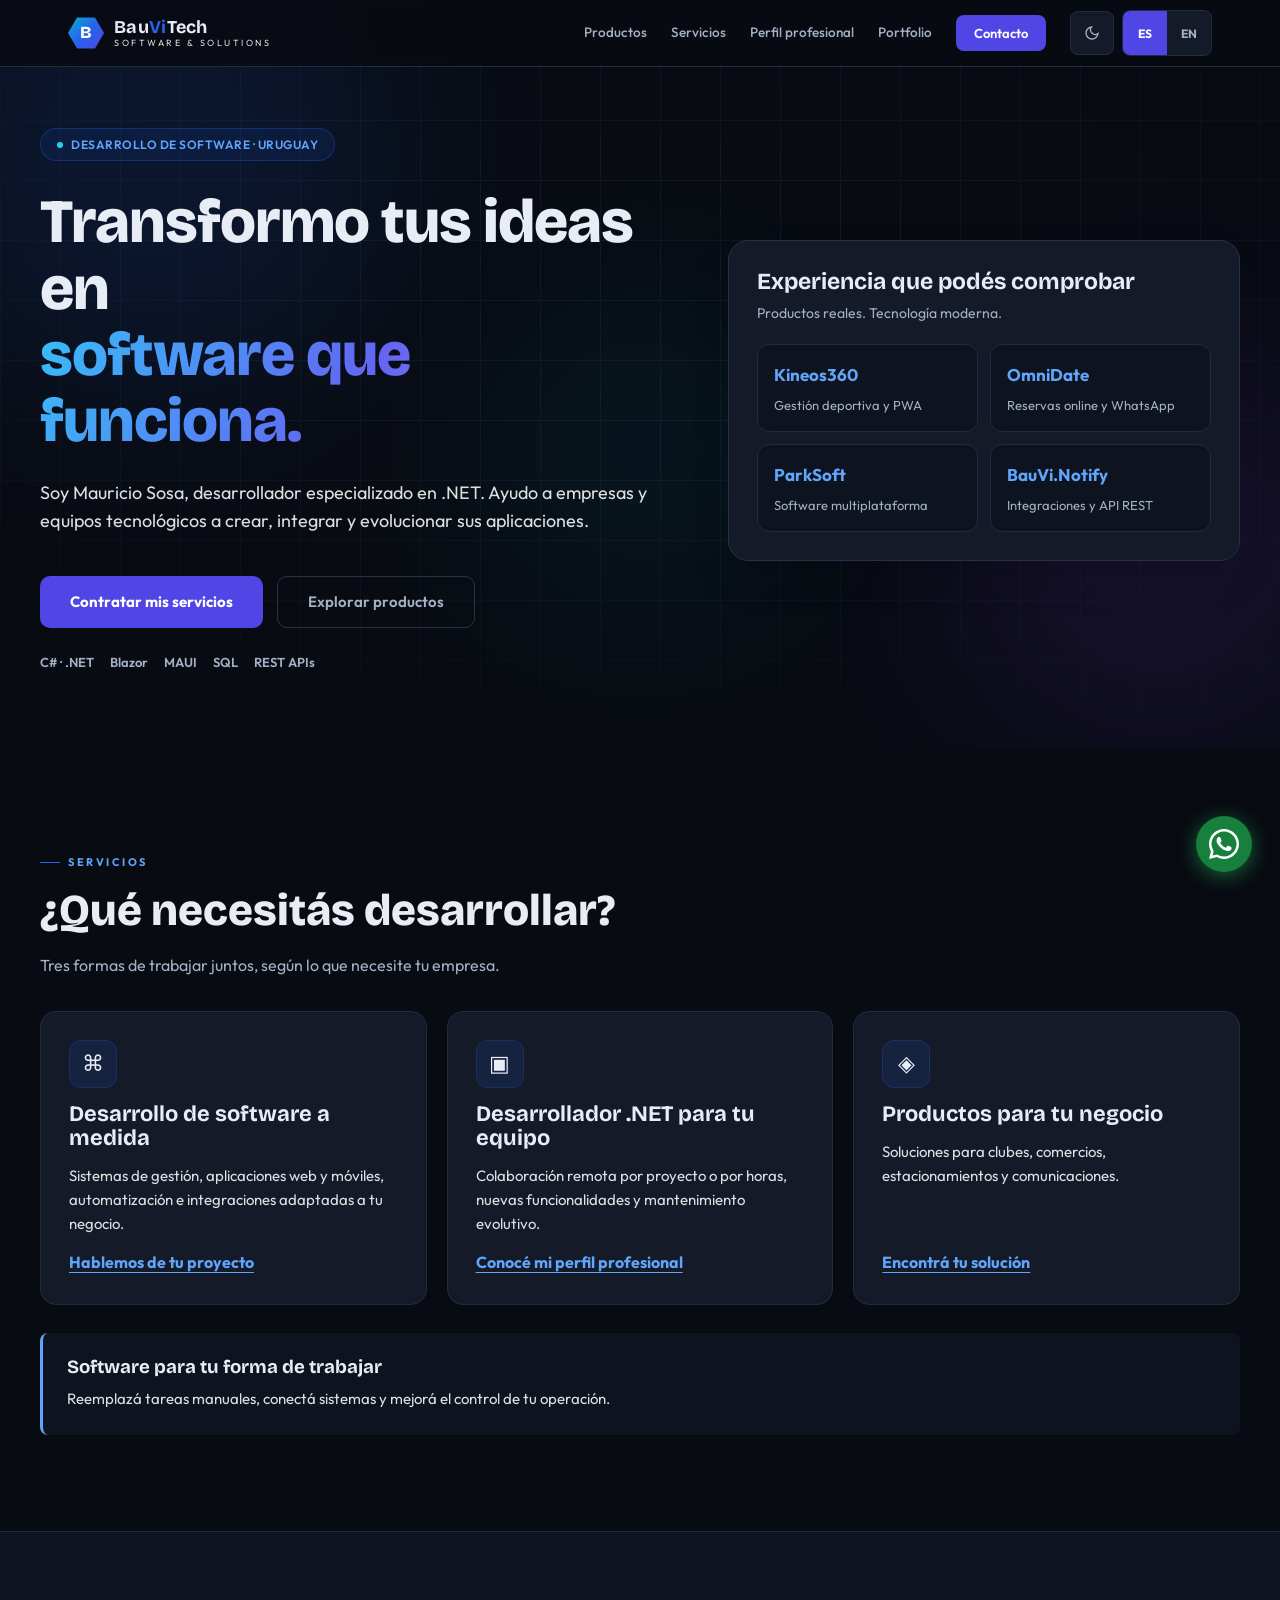
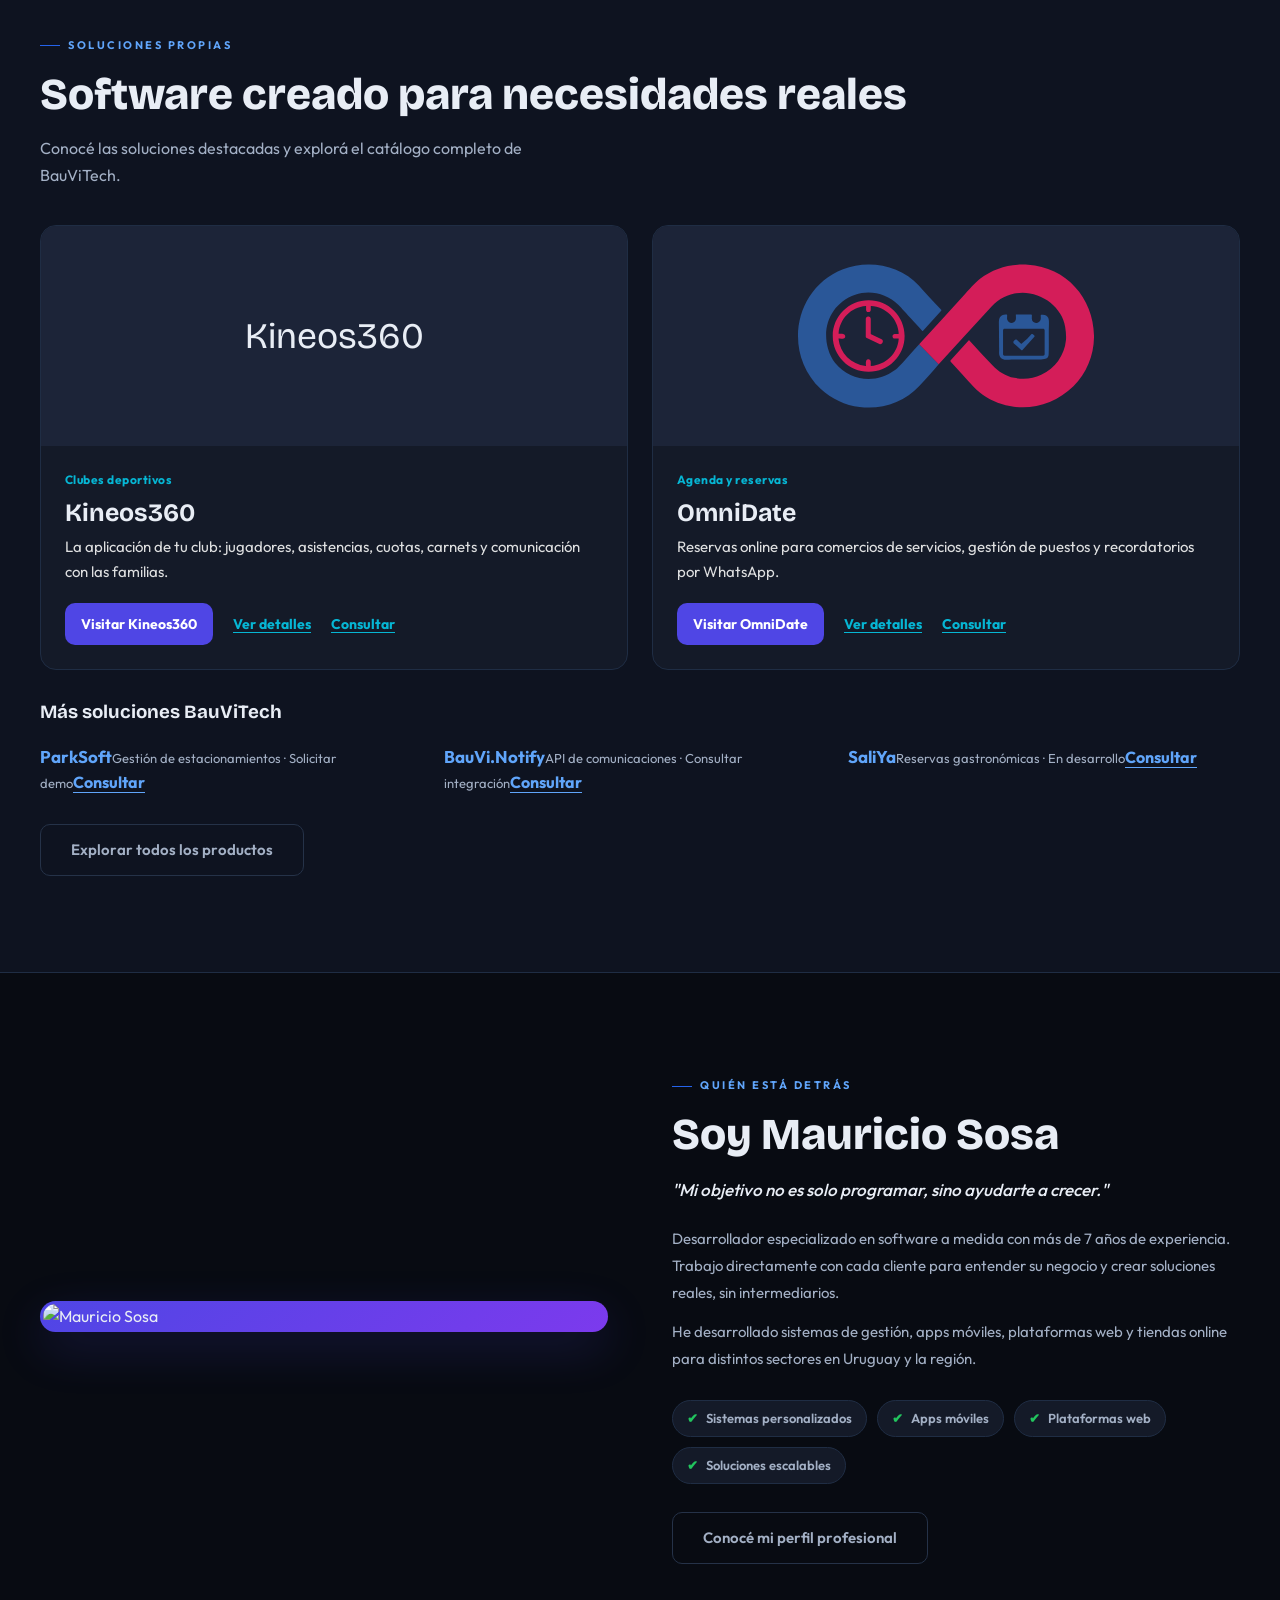
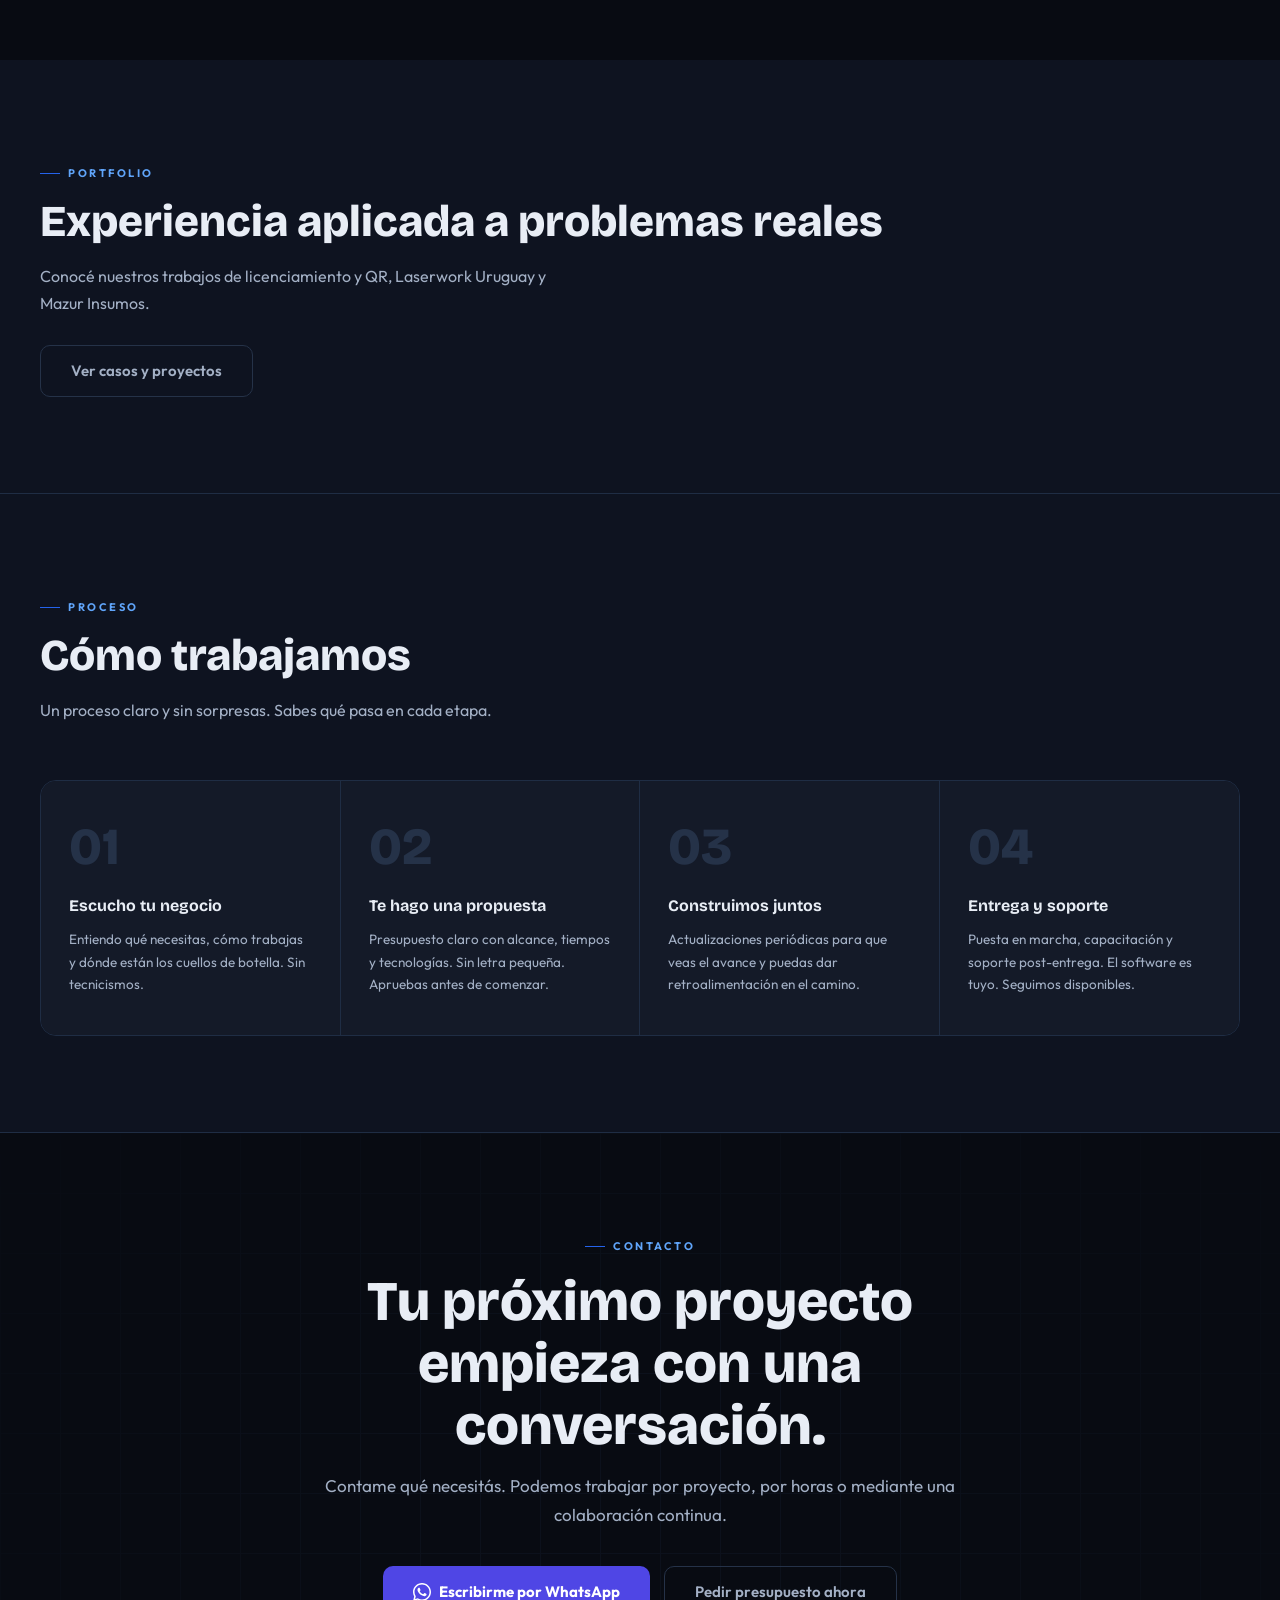
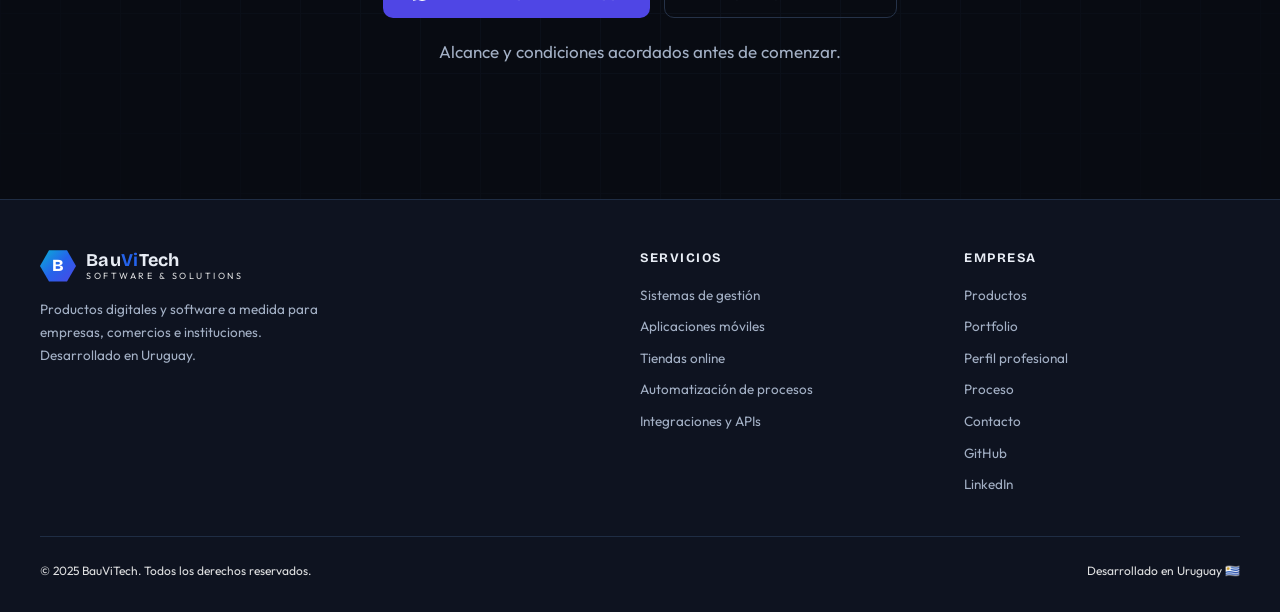
==== commit 99b03c66: "feat: contextual commercial inquiries and quick WhatsApp contact (BVT-11)" ====
--- a/index.html
+++ b/index.html
@@ -124,7 +124,7 @@
 
 <main id="contenido-principal" tabindex="-1">
 <section class="hero commercial-hero" id="inicio"><div class="blob blob-1"></div><div class="blob blob-2"></div><div class="blob blob-3"></div><div class="container commercial-hero-grid"><div class="commercial-hero-copy"><div class="hero-badge"><span class="dot"></span><span data-i18n="hero.badge">Desarrollo de software · Uruguay</span></div><h1><span data-i18n="hero.h1a">Transformo tus ideas en</span> <span class="line2 grad-text" data-i18n="hero.h1b">software que funciona.</span></h1><p class="hero-sub" data-i18n="hero.sub">Soy Mauricio Sosa, desarrollador especializado en .NET. Ayudo a empresas y equipos tecnológicos a crear, integrar y evolucionar sus aplicaciones.</p><div class="hero-actions"><a href="desarrollador.html" class="btn-primary" data-profile-link data-i18n="hero.talk">Contratar mis servicios</a><a href="#productos" class="btn-outline" data-i18n="hero.products">Explorar productos</a></div><div class="commercial-stack"><span>C# · .NET</span><span>Blazor</span><span>MAUI</span><span>SQL</span><span>REST APIs</span></div></div><aside class="commercial-proof"><h2 data-i18n="v2.proof">Experiencia que podés comprobar</h2><p class="commercial-muted" data-i18n="v2.proof.sub">Productos reales. Tecnología moderna.</p><div class="commercial-proof-grid"><a href="portfolio.html#kineos360"><strong>Kineos360</strong><span data-i18n="v2.kineos">Gestión deportiva y PWA</span></a><a href="portfolio.html#omnidate"><strong>OmniDate</strong><span data-i18n="v2.omni">Reservas online y WhatsApp</span></a><a href="portfolio.html#parksoft"><strong>ParkSoft</strong><span data-i18n="v2.park">Software multiplataforma</span></a><a href="portfolio.html#bauvi-notify"><strong>BauVi.Notify</strong><span data-i18n="v2.notify">Integraciones y API REST</span></a></div></aside></div></section>
-<section class="section" id="servicios"><div class="container"><div class="section-label" data-i18n="services.label">Servicios</div><h2 class="section-title" data-i18n="services.title">¿Qué necesitás desarrollar?</h2><p class="section-sub" data-i18n="services.sub">Tres formas de trabajar juntos, según lo que necesite tu empresa.</p><div class="commercial-offers"><article class="commercial-offer"><div class="service-icon" aria-hidden="true">⌘</div><h3 data-i18n="v2.custom">Desarrollo de software a medida</h3><p data-i18n="v2.custom.desc">Sistemas de gestión, aplicaciones web y móviles, automatización e integraciones adaptadas a tu negocio.</p><a href="contacto.html" class="commercial-link" data-i18n="v2.custom.cta">Hablemos de tu proyecto</a></article><article class="commercial-offer"><div class="service-icon" aria-hidden="true">▣</div><h3 data-i18n="v2.contract">Desarrollador .NET para tu equipo</h3><p data-i18n="v2.contract.desc">Colaboración remota por proyecto o por horas, nuevas funcionalidades y mantenimiento evolutivo.</p><a href="desarrollador.html" class="commercial-link" data-profile-link data-i18n="v2.contract.cta">Conocé mi perfil profesional</a></article><article class="commercial-offer"><div class="service-icon" aria-hidden="true">◈</div><h3 data-i18n="v2.products">Productos para tu negocio</h3><p data-i18n="v2.products.desc">Soluciones para clubes, comercios, estacionamientos y comunicaciones.</p><a href="#productos" class="commercial-link" data-i18n="v2.products.cta">Encontrá tu solución</a></article></div><div id="problema" class="commercial-problem"><h3 data-i18n="v2.problem">Software para tu forma de trabajar</h3><p data-i18n="v2.problem.desc">Reemplazá tareas manuales, conectá sistemas y mejorá el control de tu operación.</p></div></div></section>
+<section class="section" id="servicios"><div class="container"><div class="section-label" data-i18n="services.label">Servicios</div><h2 class="section-title" data-i18n="services.title">¿Qué necesitás desarrollar?</h2><p class="section-sub" data-i18n="services.sub">Tres formas de trabajar juntos, según lo que necesite tu empresa.</p><div class="commercial-offers"><article class="commercial-offer"><div class="service-icon" aria-hidden="true">⌘</div><h3 data-i18n="v2.custom">Desarrollo de software a medida</h3><p data-i18n="v2.custom.desc">Sistemas de gestión, aplicaciones web y móviles, automatización e integraciones adaptadas a tu negocio.</p><a href="contacto.html?interes=custom&amp;origen=inicio#consulta-rapida" class="commercial-link" data-i18n="v2.custom.cta">Hablemos de tu proyecto</a></article><article class="commercial-offer"><div class="service-icon" aria-hidden="true">▣</div><h3 data-i18n="v2.contract">Desarrollador .NET para tu equipo</h3><p data-i18n="v2.contract.desc">Colaboración remota por proyecto o por horas, nuevas funcionalidades y mantenimiento evolutivo.</p><a href="desarrollador.html" class="commercial-link" data-profile-link data-i18n="v2.contract.cta">Conocé mi perfil profesional</a></article><article class="commercial-offer"><div class="service-icon" aria-hidden="true">◈</div><h3 data-i18n="v2.products">Productos para tu negocio</h3><p data-i18n="v2.products.desc">Soluciones para clubes, comercios, estacionamientos y comunicaciones.</p><a href="#productos" class="commercial-link" data-i18n="v2.products.cta">Encontrá tu solución</a></article></div><div id="problema" class="commercial-problem"><h3 data-i18n="v2.problem">Software para tu forma de trabajar</h3><p data-i18n="v2.problem.desc">Reemplazá tareas manuales, conectá sistemas y mejorá el control de tu operación.</p></div></div></section>
 <section class="section section-alt home-products" id="productos"><div class="container"><div class="section-label" data-i18n="home.products.label">Soluciones propias</div><h2 class="section-title" data-i18n="home.products.title">Software creado para necesidades reales</h2><p class="section-sub" data-i18n="home.products.sub">Conocé las soluciones destacadas y explorá el catálogo completo de BauViTech.</p><div class="products-grid"><article class="product-card">
     <div class="project-img product-img project-logo-cover" data-product-logo>
         <img src="https://www.kineos360.uy/assets/img/logo.png" data-logo-dark="https://www.kineos360.uy/assets/img/logo.png" data-logo-light="https://www.kineos360.uy/assets/img/logoB.png" alt="Kineos360" class="project-logo-image" decoding="async" hidden>
@@ -137,6 +137,7 @@
         <div class="home-product-actions">
             <a href="https://www.kineos360.uy/" class="btn-primary" data-i18n="home.kineos360.cta">Visitar Kineos360</a>
             <a href="portfolio.html#kineos360" class="product-link" data-i18n="home.details">Ver detalles</a>
+            <a href="contacto.html?interes=kineos360&amp;origen=inicio#consulta-rapida" class="product-link" data-i18n="home.quick.contact">Consultar</a>
         </div>
     </div>
 </article>
@@ -152,9 +153,10 @@
         <div class="home-product-actions">
             <a href="https://omnidate.com.uy/" class="btn-primary" data-i18n="home.omnidate.cta">Visitar OmniDate</a>
             <a href="portfolio.html#omnidate" class="product-link" data-i18n="home.details">Ver detalles</a>
-        </div>
-    </div>
-</article></div><div class="commercial-more"><h3 data-i18n="v2.more">Más soluciones BauViTech</h3><div class="commercial-more-grid"><a href="portfolio.html#parksoft"><strong>ParkSoft</strong><span data-i18n="v2.more.park">Gestión de estacionamientos · Solicitar demo</span></a><a href="portfolio.html#bauvi-notify"><strong>BauVi.Notify</strong><span data-i18n="v2.more.notify">API de comunicaciones · Consultar integración</span></a><a href="portfolio.html#saliya"><strong>SaliYa</strong><span data-i18n="v2.more.saliya">Reservas gastronómicas · En desarrollo</span></a></div></div><div class="home-catalog-action"><a href="portfolio.html#productos" class="btn-outline" data-i18n="home.catalog">Explorar todos los productos</a></div></div></section>
+            <a href="contacto.html?interes=omnidate&amp;origen=inicio#consulta-rapida" class="product-link" data-i18n="home.quick.contact">Consultar</a>
+        </div>
+    </div>
+</article></div><div class="commercial-more"><h3 data-i18n="v2.more">Más soluciones BauViTech</h3><div class="commercial-more-grid"><div class="commercial-more-item"><a href="portfolio.html#parksoft"><strong>ParkSoft</strong><span data-i18n="v2.more.park">Gestión de estacionamientos · Solicitar demo</span></a><a href="contacto.html?interes=parksoft&amp;origen=inicio#consulta-rapida" class="commercial-link" data-i18n="home.quick.contact">Solicitar demo</a></div><div class="commercial-more-item"><a href="portfolio.html#bauvi-notify"><strong>BauVi.Notify</strong><span data-i18n="v2.more.notify">API de comunicaciones · Consultar integración</span></a><a href="contacto.html?interes=bauvi-notify&amp;origen=inicio#consulta-rapida" class="commercial-link" data-i18n="home.quick.contact">Consultar integración</a></div><div class="commercial-more-item"><a href="portfolio.html#saliya"><strong>SaliYa</strong><span data-i18n="v2.more.saliya">Reservas gastronómicas · En desarrollo</span></a><a href="contacto.html?interes=saliya&amp;origen=inicio#consulta-rapida" class="commercial-link" data-i18n="home.quick.contact">Registrar interés</a></div></div></div><div class="home-catalog-action"><a href="portfolio.html#productos" class="btn-outline" data-i18n="home.catalog">Explorar todos los productos</a></div></div></section>
 <section class="section" id="sobre">
     <div class="container">
         <div class="about-grid-2">
@@ -207,7 +209,7 @@
                 <svg width="18" height="18" viewBox="0 0 24 24" fill="currentColor"><path d="M17.472 14.382c-.297-.149-1.758-.867-2.03-.967-.273-.099-.471-.148-.67.15-.197.297-.767.966-.94 1.164-.173.199-.347.223-.644.075-.297-.15-1.255-.463-2.39-1.475-.883-.788-1.48-1.761-1.653-2.059-.173-.297-.018-.458.13-.606.134-.133.298-.347.446-.52.149-.174.198-.298.298-.497.099-.198.05-.371-.025-.52-.075-.149-.669-1.612-.916-2.207-.242-.579-.487-.5-.669-.51-.173-.008-.371-.01-.57-.01-.198 0-.52.074-.792.372-.272.297-1.04 1.016-1.04 2.479 0 1.462 1.065 2.875 1.213 3.074.149.198 2.096 3.2 5.077 4.487.709.306 1.262.489 1.694.625.712.227 1.36.195 1.871.118.571-.085 1.758-.719 2.006-1.413.248-.694.248-1.289.173-1.413-.074-.124-.272-.198-.57-.347z"/><path d="M12 0C5.373 0 0 5.373 0 12c0 2.127.558 4.124 1.532 5.856L.073 23.927l6.244-1.437A11.934 11.934 0 0012 24c6.627 0 12-5.373 12-12S18.627 0 12 0zm0 22c-1.853 0-3.587-.507-5.077-1.383l-.362-.214-3.708.853.882-3.602-.235-.375A9.936 9.936 0 012 12c0-5.514 4.486-10 10-10s10 4.486 10 10-4.486 10-10 10z"/></svg>
                 <span data-i18n="contact.cta1">Escribirme por WhatsApp</span>
             </a>
-            <a href="contacto.html" class="btn-outline" data-i18n="contact.cta2">Pedir presupuesto ahora</a>
+            <a href="contacto.html#presupuesto" class="btn-outline" data-i18n="contact.cta2">Pedir presupuesto ahora</a>
         </div>
         <p class="final-cta-note" data-i18n="contact.note">Alcance y condiciones acordados antes de comenzar.</p>
     </div>
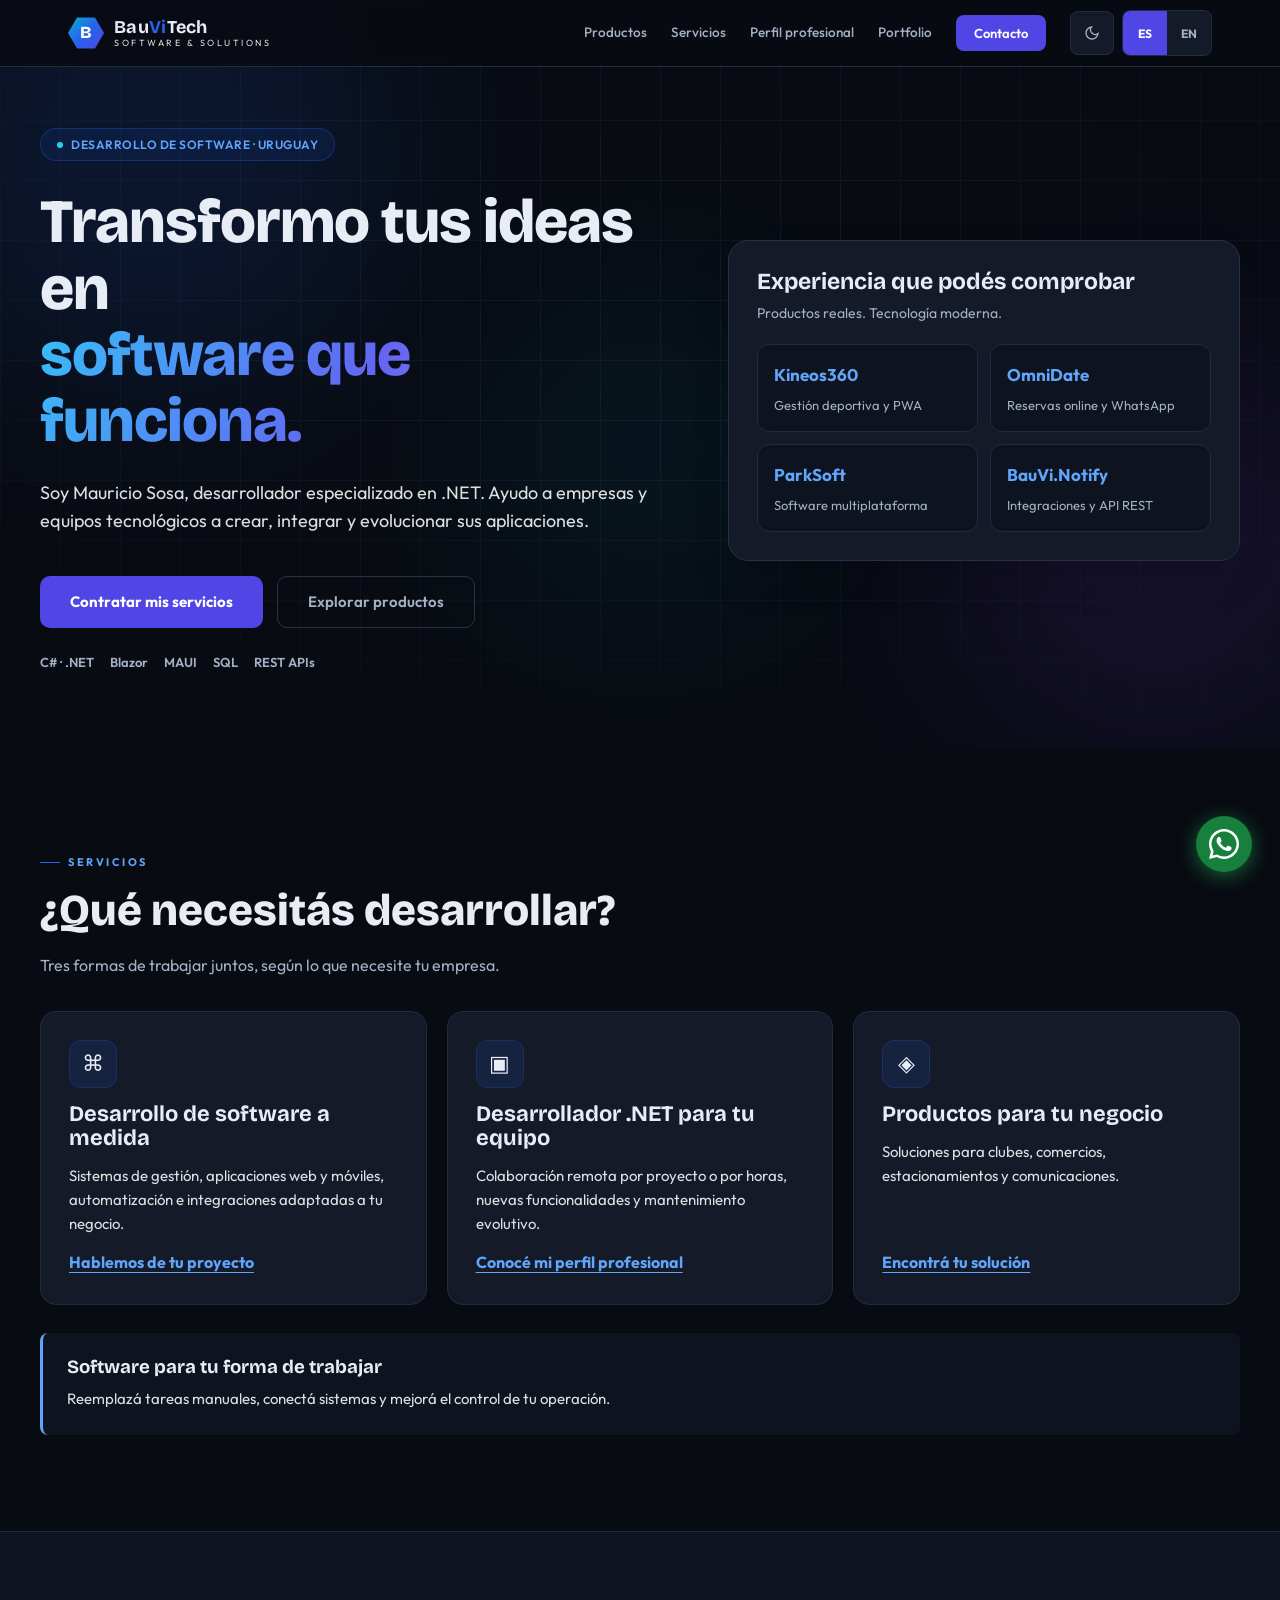
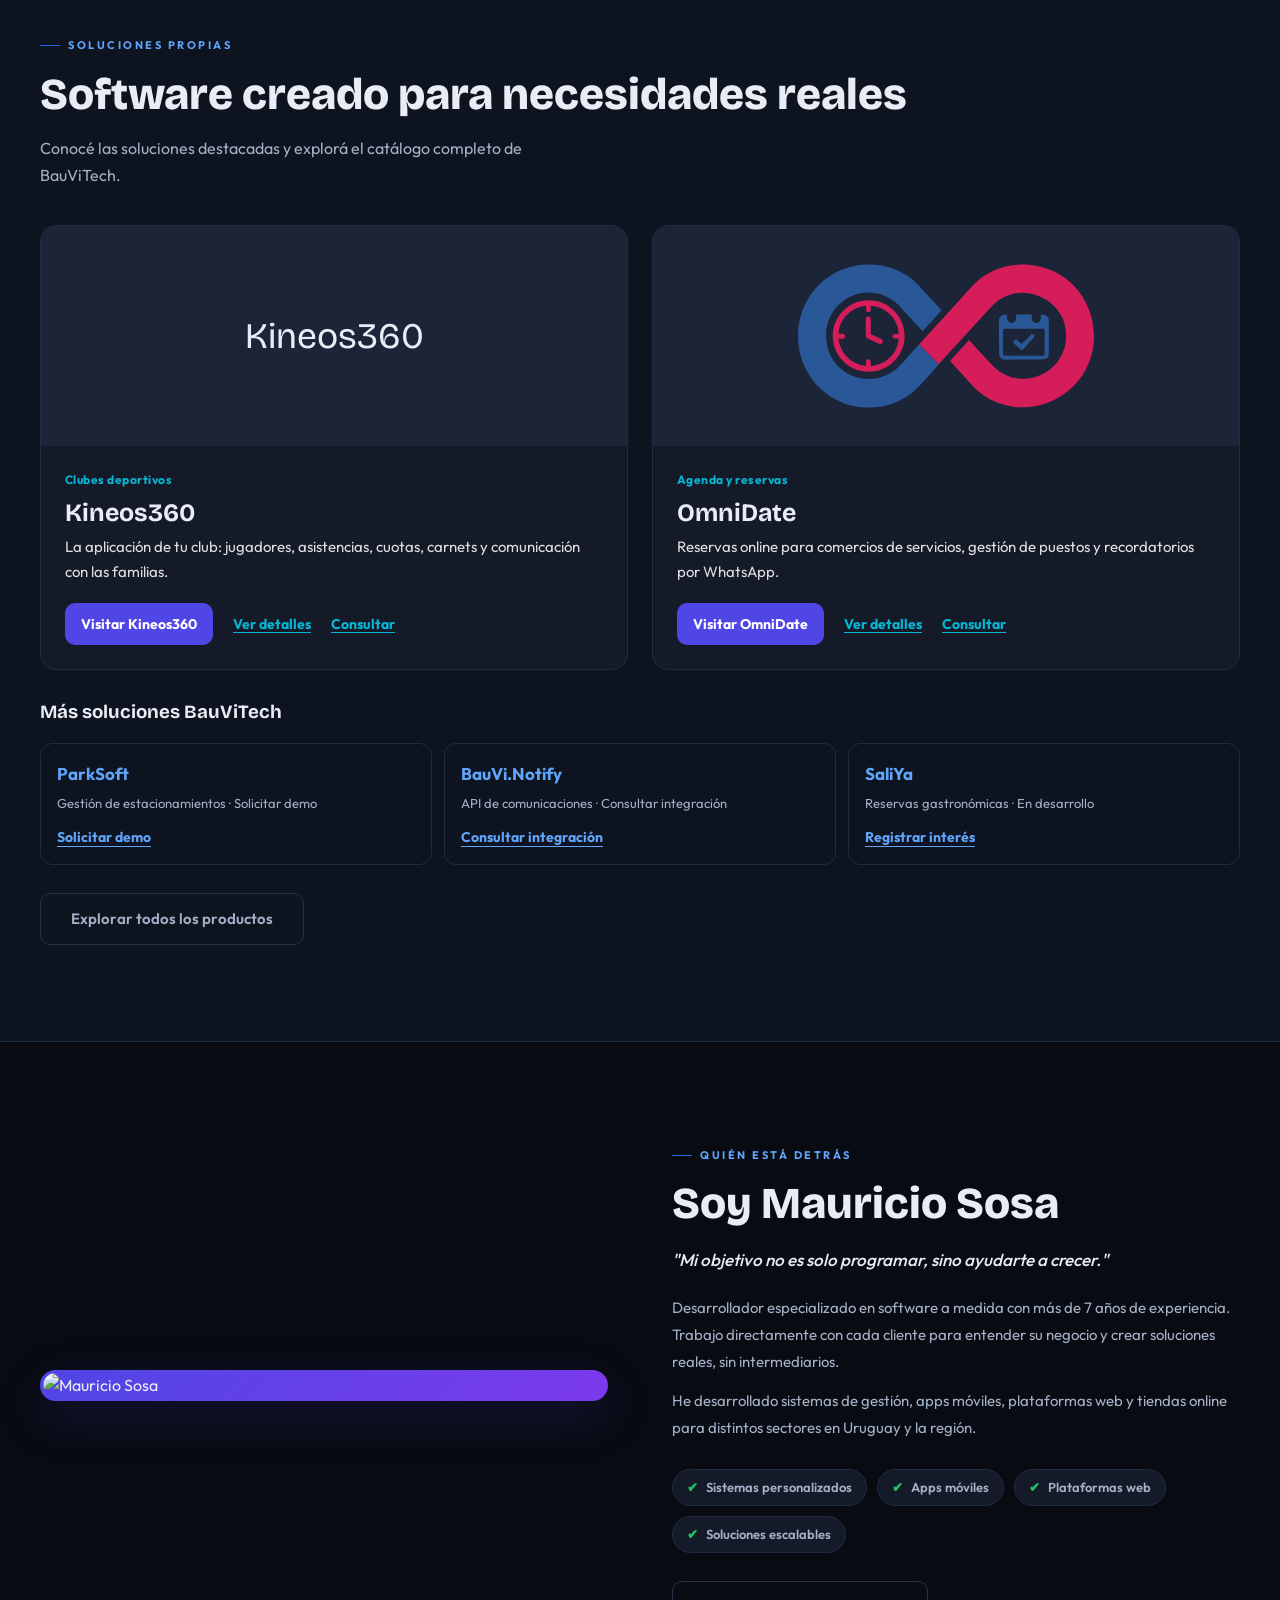
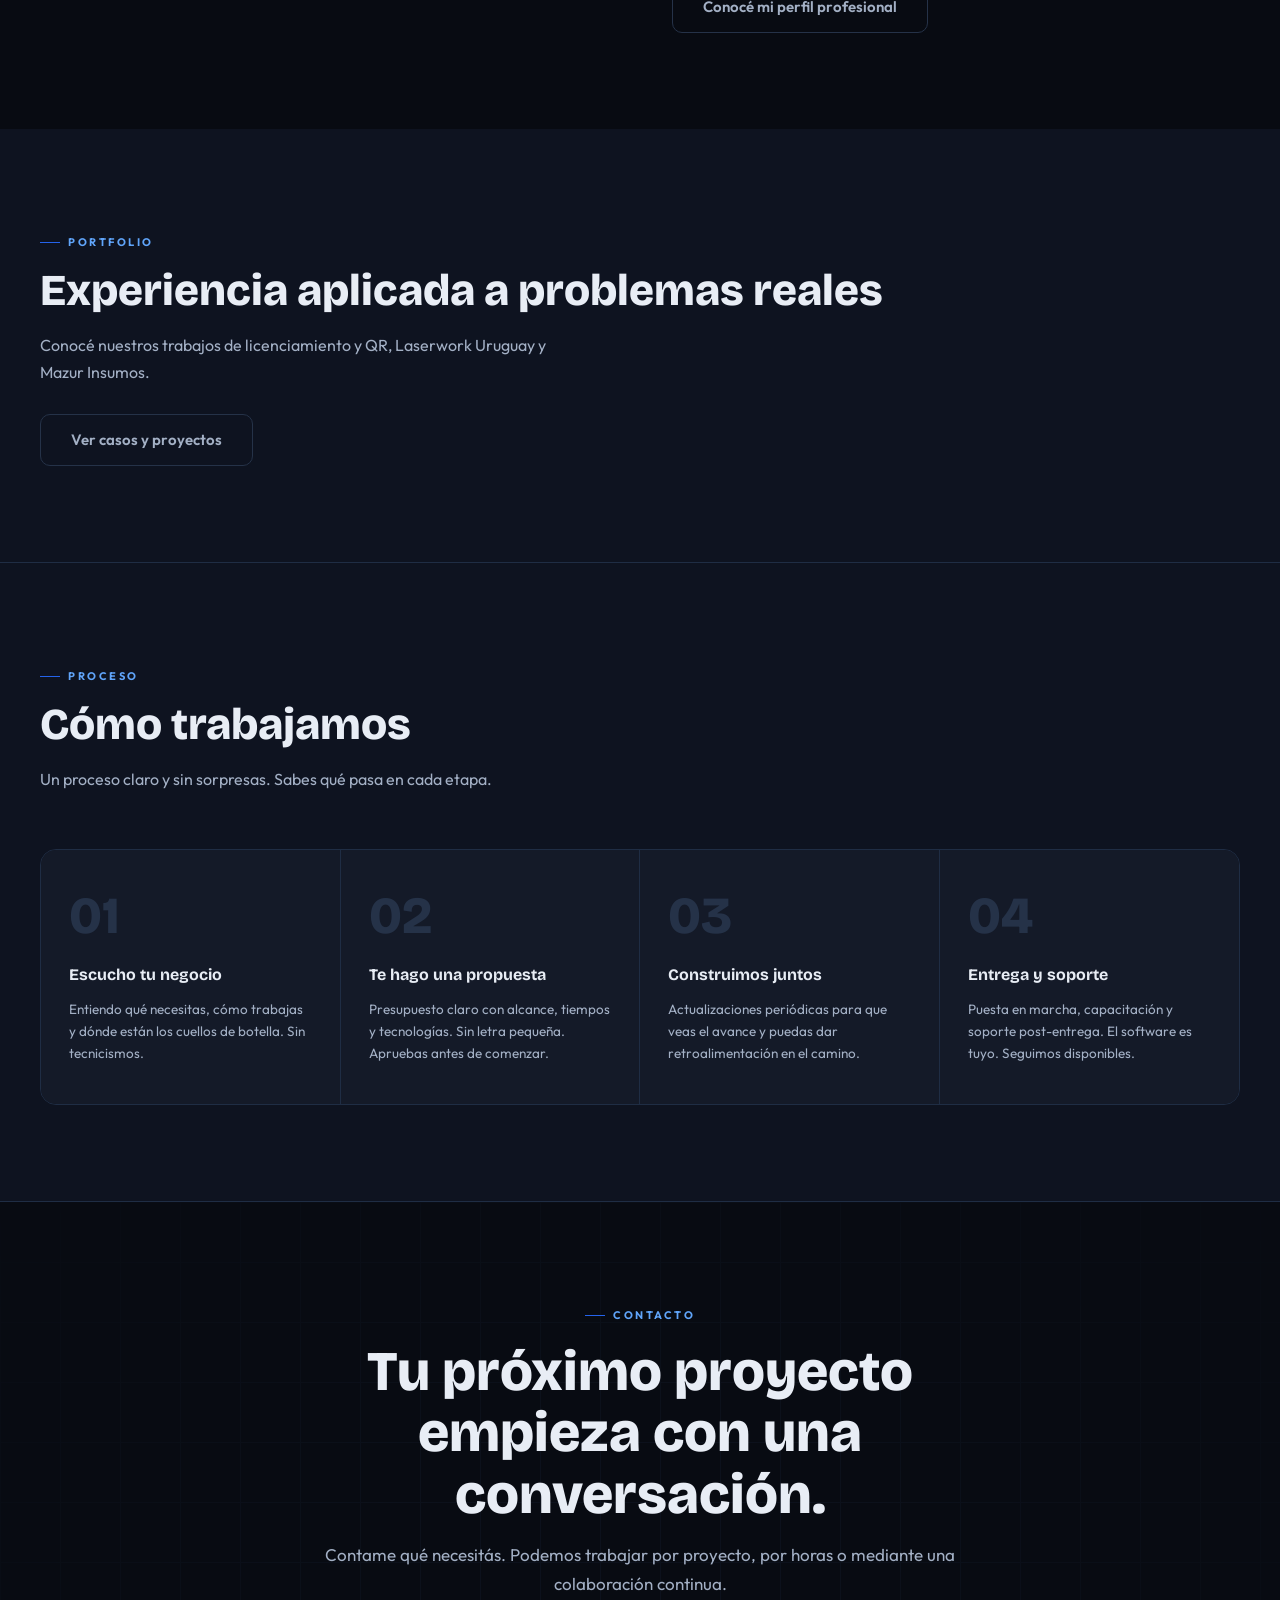
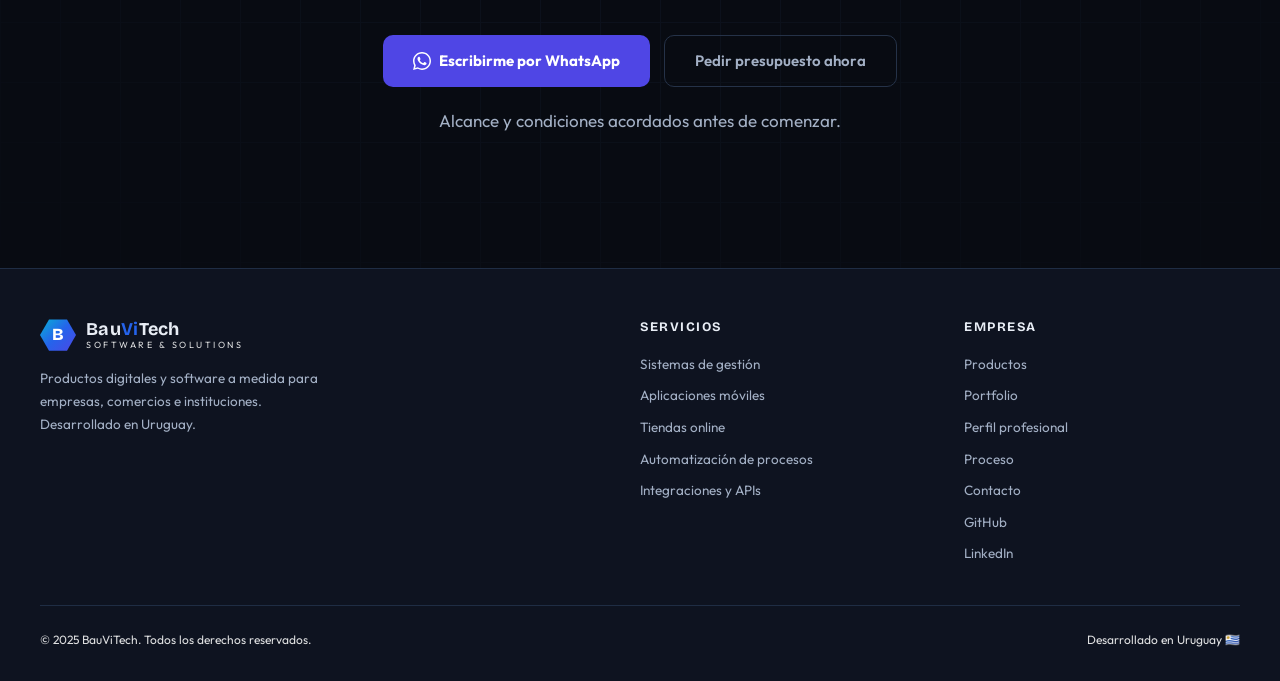
==== commit b871e62b: "fix: preserve commercial card styling and distinct inquiry labels" ====
--- a/index.html
+++ b/index.html
@@ -156,7 +156,7 @@
             <a href="contacto.html?interes=omnidate&amp;origen=inicio#consulta-rapida" class="product-link" data-i18n="home.quick.contact">Consultar</a>
         </div>
     </div>
-</article></div><div class="commercial-more"><h3 data-i18n="v2.more">Más soluciones BauViTech</h3><div class="commercial-more-grid"><div class="commercial-more-item"><a href="portfolio.html#parksoft"><strong>ParkSoft</strong><span data-i18n="v2.more.park">Gestión de estacionamientos · Solicitar demo</span></a><a href="contacto.html?interes=parksoft&amp;origen=inicio#consulta-rapida" class="commercial-link" data-i18n="home.quick.contact">Solicitar demo</a></div><div class="commercial-more-item"><a href="portfolio.html#bauvi-notify"><strong>BauVi.Notify</strong><span data-i18n="v2.more.notify">API de comunicaciones · Consultar integración</span></a><a href="contacto.html?interes=bauvi-notify&amp;origen=inicio#consulta-rapida" class="commercial-link" data-i18n="home.quick.contact">Consultar integración</a></div><div class="commercial-more-item"><a href="portfolio.html#saliya"><strong>SaliYa</strong><span data-i18n="v2.more.saliya">Reservas gastronómicas · En desarrollo</span></a><a href="contacto.html?interes=saliya&amp;origen=inicio#consulta-rapida" class="commercial-link" data-i18n="home.quick.contact">Registrar interés</a></div></div></div><div class="home-catalog-action"><a href="portfolio.html#productos" class="btn-outline" data-i18n="home.catalog">Explorar todos los productos</a></div></div></section>
+</article></div><div class="commercial-more"><h3 data-i18n="v2.more">Más soluciones BauViTech</h3><div class="commercial-more-grid"><div class="commercial-more-item"><a href="portfolio.html#parksoft"><strong>ParkSoft</strong><span data-i18n="v2.more.park">Gestión de estacionamientos · Solicitar demo</span></a><a href="contacto.html?interes=parksoft&amp;origen=inicio#consulta-rapida" class="commercial-link" data-i18n="home.quick.parksoft">Solicitar demo</a></div><div class="commercial-more-item"><a href="portfolio.html#bauvi-notify"><strong>BauVi.Notify</strong><span data-i18n="v2.more.notify">API de comunicaciones · Consultar integración</span></a><a href="contacto.html?interes=bauvi-notify&amp;origen=inicio#consulta-rapida" class="commercial-link" data-i18n="home.quick.bauvi-notify">Consultar integración</a></div><div class="commercial-more-item"><a href="portfolio.html#saliya"><strong>SaliYa</strong><span data-i18n="v2.more.saliya">Reservas gastronómicas · En desarrollo</span></a><a href="contacto.html?interes=saliya&amp;origen=inicio#consulta-rapida" class="commercial-link" data-i18n="home.quick.saliya">Registrar interés</a></div></div></div><div class="home-catalog-action"><a href="portfolio.html#productos" class="btn-outline" data-i18n="home.catalog">Explorar todos los productos</a></div></div></section>
 <section class="section" id="sobre">
     <div class="container">
         <div class="about-grid-2">
--- a/index.css
+++ b/index.css
@@ -462,3 +462,9 @@
 @media(max-width:900px){.commercial-hero-grid,.developer-hero-grid{grid-template-columns:minmax(0,1fr);gap:32px}.commercial-offers{grid-template-columns:minmax(0,1fr)}}
 @media(max-width:640px){.commercial-more-grid,.commercial-proof-grid.developer-projects{grid-template-columns:minmax(0,1fr)}}
 @media(max-width:480px){.commercial-hero{padding:104px 20px 48px}.commercial-proof{padding:18px}.commercial-proof-grid{grid-template-columns:minmax(0,1fr)}.commercial-offer{padding:22px}.developer-hero{padding-top:104px}}
+
+/* BVT-11: preserve secondary product cards while adding separate inquiry links. */
+.commercial-more-item { display: flex; flex-direction: column; gap: 12px; padding: 16px; background: var(--bg2); border: 1px solid var(--border); border-radius: 12px; min-width: 0; }
+.commercial-more-item > a:first-child { display: flex; flex-direction: column; gap: 6px; min-width: 0; overflow-wrap: anywhere; }
+.commercial-more-item > .commercial-link { font-size: 14px; align-self: flex-start; }
+.commercial-more-item:hover { border-color: var(--link-readable); }
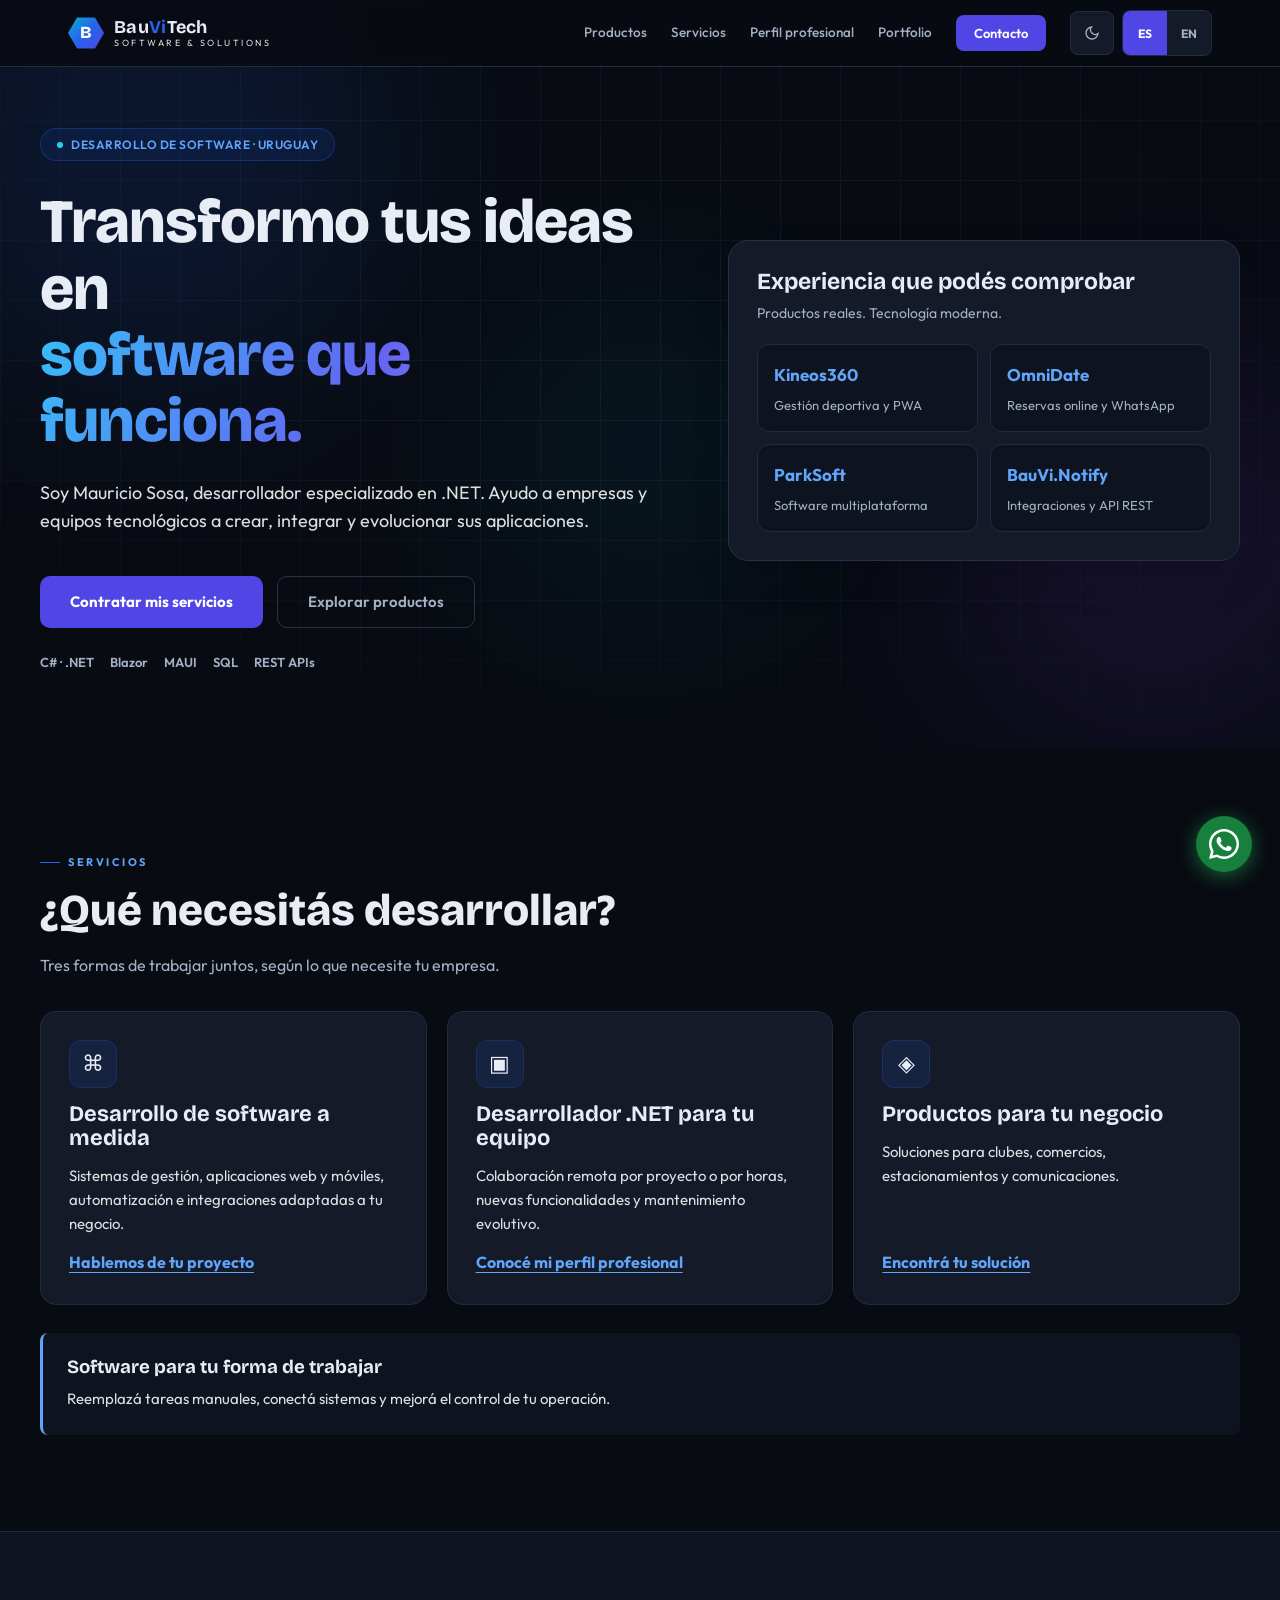
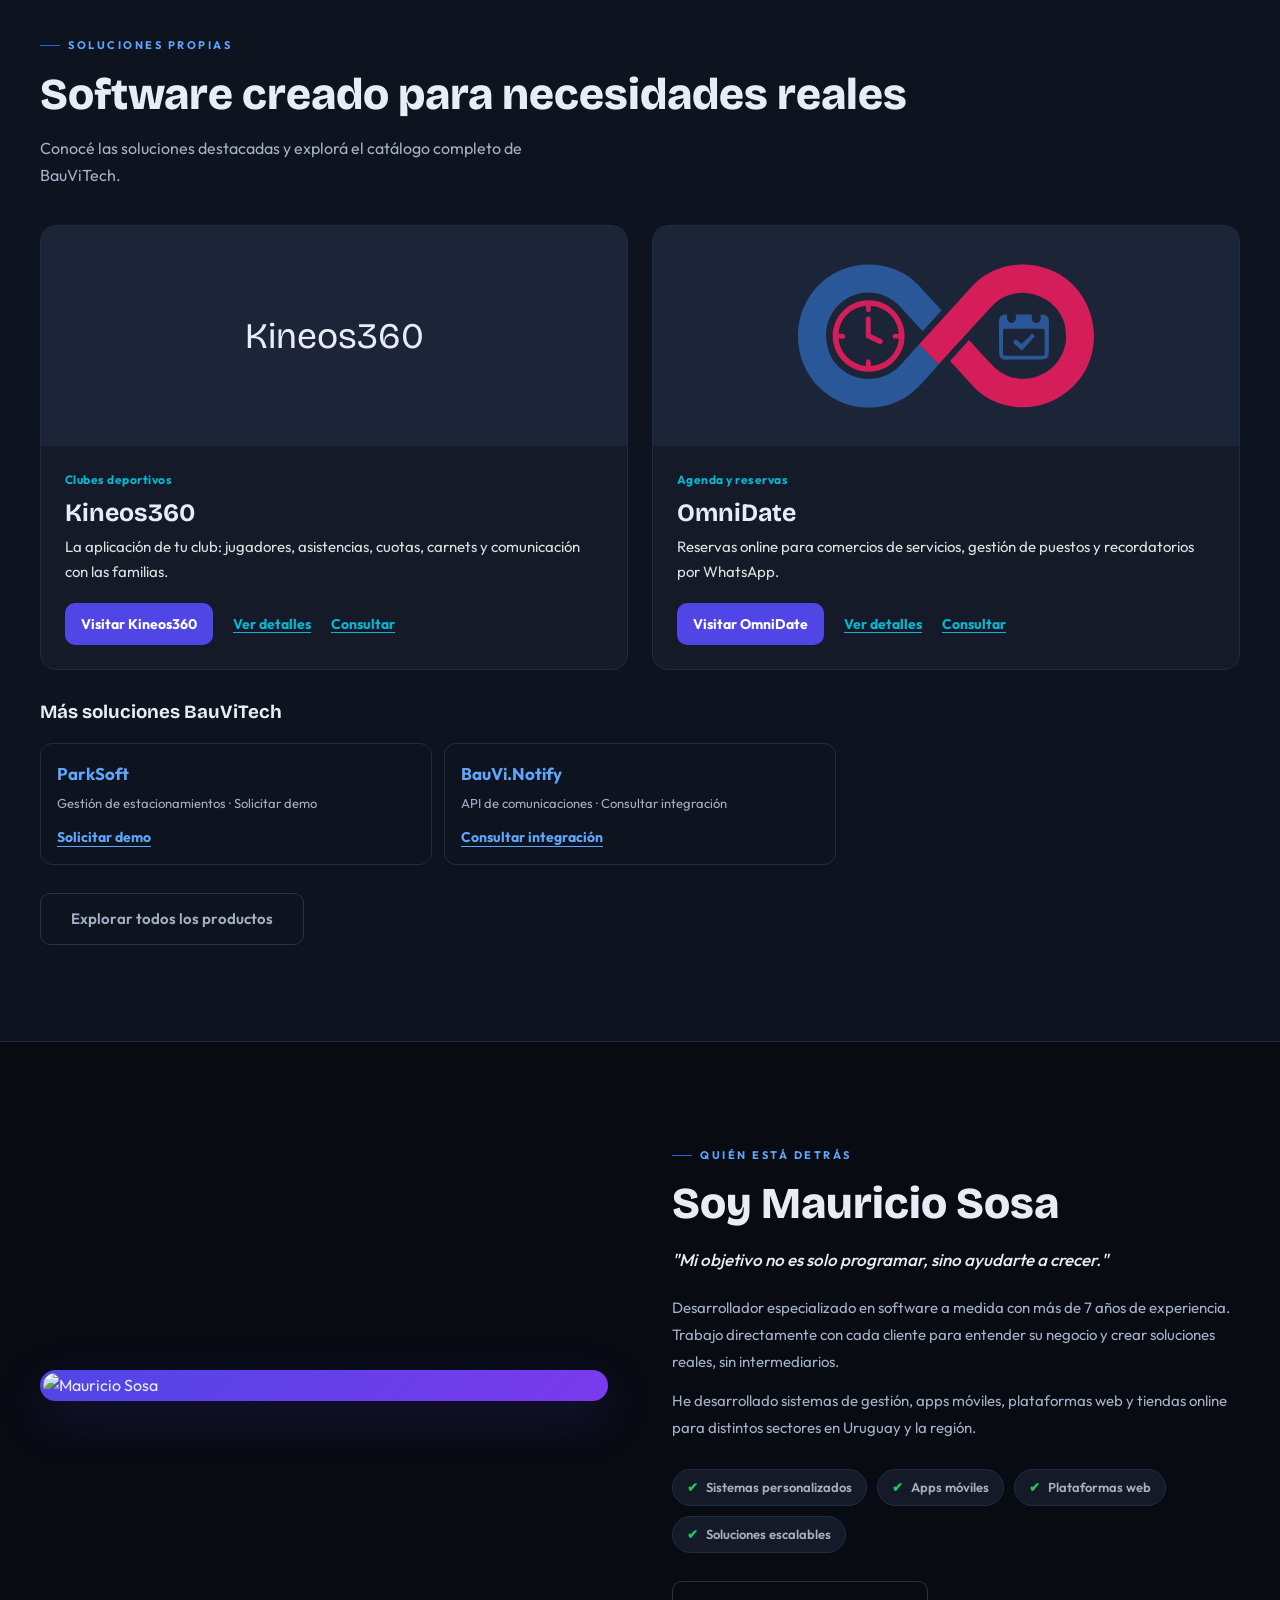
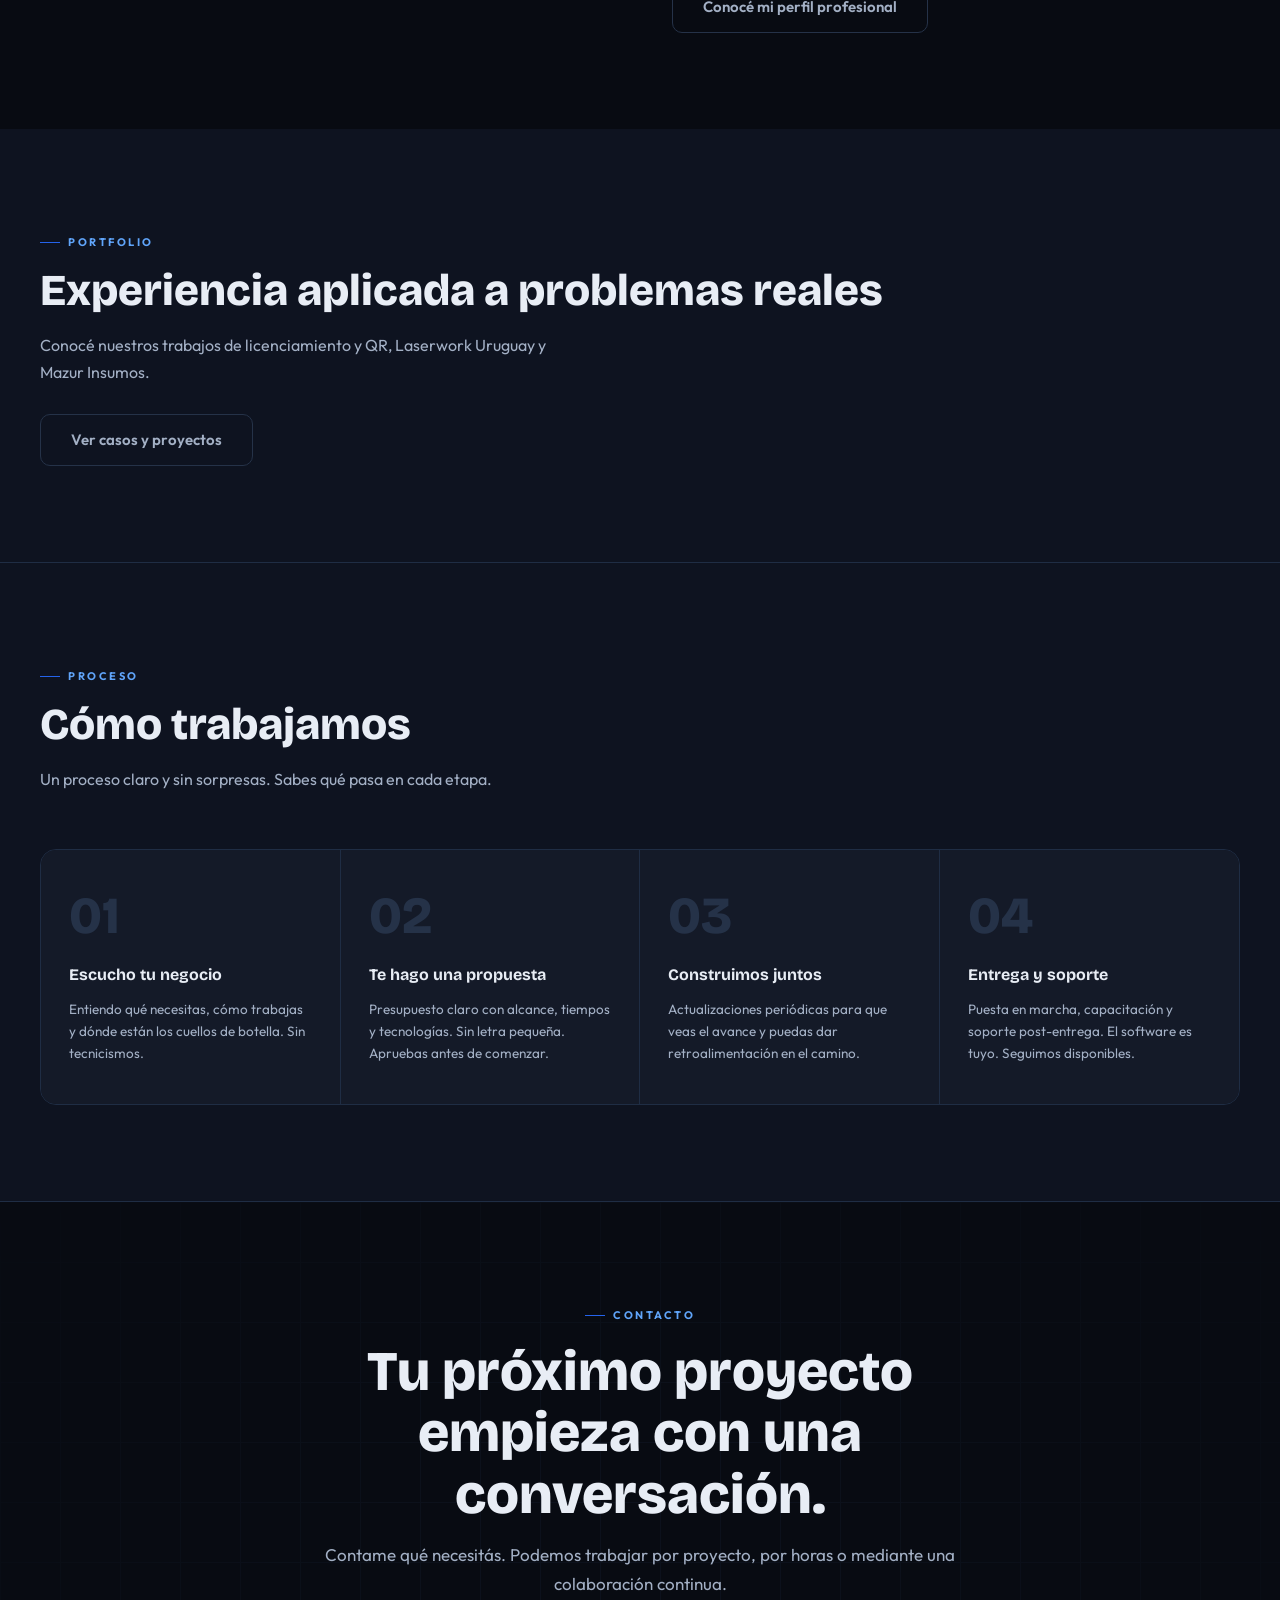
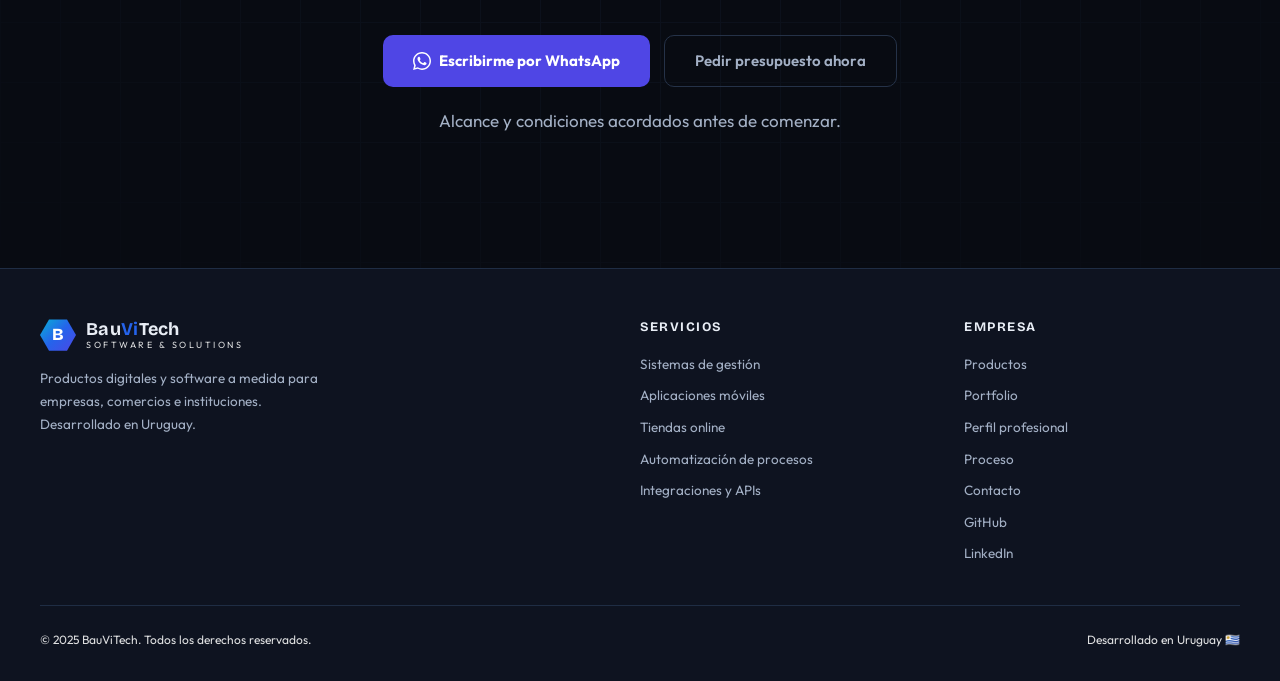
==== commit 79d286f1: "feat: temporarily remove SaliYa from BauViTech commercial site" ====
--- a/index.html
+++ b/index.html
@@ -2,6 +2,7 @@
 <html lang="es" class="dark">
 <head>
     <meta charset="UTF-8">
+    <meta name="referrer" content="strict-origin-when-cross-origin">
     <meta name="viewport" content="width=device-width, initial-scale=1.0">
     <title>BauViTech | Software y soluciones digitales en Uruguay</title>
     <link rel="preconnect" href="https://fonts.googleapis.com">
@@ -86,7 +87,7 @@
         <div class="nav-links">
             <a href="#productos" data-i18n="nav.products">Productos</a>
             <a href="#servicios" data-i18n="nav.services">Servicios</a>
-            <a href="desarrollador.html" class="nav-profile" data-profile-link data-i18n="v2.nav.profile">Perfil profesional</a>
+            <a href="desarrollador.html" class="nav-profile" data-profile-link data-i18n="v2.nav.profile" data-analytics-event="developer_interest" data-analytics-interest="developer" data-analytics-action="profile">Perfil profesional</a>
             <a href="portfolio.html" data-i18n="nav.portfolio">Portfolio</a>
             <a href="contacto.html" class="nav-cta" data-i18n="nav.contact">Contacto</a>
             <div class="nav-controls">
@@ -107,7 +108,7 @@
 <div class="mobile-menu" id="mobileMenu" role="navigation" aria-label="Navegación móvil" data-i18n-aria-label="a11y.mobileNav">
     <a href="#productos" data-i18n="nav.products">Productos</a>
     <a href="#servicios" data-i18n="nav.services">Servicios</a>
-    <a href="desarrollador.html" class="nav-profile" data-profile-link data-i18n="v2.nav.profile">Perfil profesional</a>
+    <a href="desarrollador.html" class="nav-profile" data-profile-link data-i18n="v2.nav.profile" data-analytics-event="developer_interest" data-analytics-interest="developer" data-analytics-action="profile">Perfil profesional</a>
     <a href="portfolio.html" data-i18n="nav.portfolio">Portfolio</a>
     <a href="contacto.html" data-i18n="nav.contact">Contacto</a>
     <div class="mobile-menu-controls">
@@ -123,8 +124,8 @@
 </div>
 
 <main id="contenido-principal" tabindex="-1">
-<section class="hero commercial-hero" id="inicio"><div class="blob blob-1"></div><div class="blob blob-2"></div><div class="blob blob-3"></div><div class="container commercial-hero-grid"><div class="commercial-hero-copy"><div class="hero-badge"><span class="dot"></span><span data-i18n="hero.badge">Desarrollo de software · Uruguay</span></div><h1><span data-i18n="hero.h1a">Transformo tus ideas en</span> <span class="line2 grad-text" data-i18n="hero.h1b">software que funciona.</span></h1><p class="hero-sub" data-i18n="hero.sub">Soy Mauricio Sosa, desarrollador especializado en .NET. Ayudo a empresas y equipos tecnológicos a crear, integrar y evolucionar sus aplicaciones.</p><div class="hero-actions"><a href="desarrollador.html" class="btn-primary" data-profile-link data-i18n="hero.talk">Contratar mis servicios</a><a href="#productos" class="btn-outline" data-i18n="hero.products">Explorar productos</a></div><div class="commercial-stack"><span>C# · .NET</span><span>Blazor</span><span>MAUI</span><span>SQL</span><span>REST APIs</span></div></div><aside class="commercial-proof"><h2 data-i18n="v2.proof">Experiencia que podés comprobar</h2><p class="commercial-muted" data-i18n="v2.proof.sub">Productos reales. Tecnología moderna.</p><div class="commercial-proof-grid"><a href="portfolio.html#kineos360"><strong>Kineos360</strong><span data-i18n="v2.kineos">Gestión deportiva y PWA</span></a><a href="portfolio.html#omnidate"><strong>OmniDate</strong><span data-i18n="v2.omni">Reservas online y WhatsApp</span></a><a href="portfolio.html#parksoft"><strong>ParkSoft</strong><span data-i18n="v2.park">Software multiplataforma</span></a><a href="portfolio.html#bauvi-notify"><strong>BauVi.Notify</strong><span data-i18n="v2.notify">Integraciones y API REST</span></a></div></aside></div></section>
-<section class="section" id="servicios"><div class="container"><div class="section-label" data-i18n="services.label">Servicios</div><h2 class="section-title" data-i18n="services.title">¿Qué necesitás desarrollar?</h2><p class="section-sub" data-i18n="services.sub">Tres formas de trabajar juntos, según lo que necesite tu empresa.</p><div class="commercial-offers"><article class="commercial-offer"><div class="service-icon" aria-hidden="true">⌘</div><h3 data-i18n="v2.custom">Desarrollo de software a medida</h3><p data-i18n="v2.custom.desc">Sistemas de gestión, aplicaciones web y móviles, automatización e integraciones adaptadas a tu negocio.</p><a href="contacto.html?interes=custom&amp;origen=inicio#consulta-rapida" class="commercial-link" data-i18n="v2.custom.cta">Hablemos de tu proyecto</a></article><article class="commercial-offer"><div class="service-icon" aria-hidden="true">▣</div><h3 data-i18n="v2.contract">Desarrollador .NET para tu equipo</h3><p data-i18n="v2.contract.desc">Colaboración remota por proyecto o por horas, nuevas funcionalidades y mantenimiento evolutivo.</p><a href="desarrollador.html" class="commercial-link" data-profile-link data-i18n="v2.contract.cta">Conocé mi perfil profesional</a></article><article class="commercial-offer"><div class="service-icon" aria-hidden="true">◈</div><h3 data-i18n="v2.products">Productos para tu negocio</h3><p data-i18n="v2.products.desc">Soluciones para clubes, comercios, estacionamientos y comunicaciones.</p><a href="#productos" class="commercial-link" data-i18n="v2.products.cta">Encontrá tu solución</a></article></div><div id="problema" class="commercial-problem"><h3 data-i18n="v2.problem">Software para tu forma de trabajar</h3><p data-i18n="v2.problem.desc">Reemplazá tareas manuales, conectá sistemas y mejorá el control de tu operación.</p></div></div></section>
+<section class="hero commercial-hero" id="inicio"><div class="blob blob-1"></div><div class="blob blob-2"></div><div class="blob blob-3"></div><div class="container commercial-hero-grid"><div class="commercial-hero-copy"><div class="hero-badge"><span class="dot"></span><span data-i18n="hero.badge">Desarrollo de software · Uruguay</span></div><h1><span data-i18n="hero.h1a">Transformo tus ideas en</span> <span class="line2 grad-text" data-i18n="hero.h1b">software que funciona.</span></h1><p class="hero-sub" data-i18n="hero.sub">Soy Mauricio Sosa, desarrollador especializado en .NET. Ayudo a empresas y equipos tecnológicos a crear, integrar y evolucionar sus aplicaciones.</p><div class="hero-actions"><a href="desarrollador.html" class="btn-primary" data-profile-link data-i18n="hero.talk" data-analytics-event="developer_interest" data-analytics-interest="developer" data-analytics-action="profile">Contratar mis servicios</a><a href="#productos" class="btn-outline" data-i18n="hero.products">Explorar productos</a></div><div class="commercial-stack"><span>C# · .NET</span><span>Blazor</span><span>MAUI</span><span>SQL</span><span>REST APIs</span></div></div><aside class="commercial-proof"><h2 data-i18n="v2.proof">Experiencia que podés comprobar</h2><p class="commercial-muted" data-i18n="v2.proof.sub">Productos reales. Tecnología moderna.</p><div class="commercial-proof-grid"><a href="portfolio.html#kineos360" data-analytics-event="product_interest" data-analytics-interest="kineos360" data-analytics-action="details"><strong>Kineos360</strong><span data-i18n="v2.kineos">Gestión deportiva y PWA</span></a><a href="portfolio.html#omnidate" data-analytics-event="product_interest" data-analytics-interest="omnidate" data-analytics-action="details"><strong>OmniDate</strong><span data-i18n="v2.omni">Reservas online y WhatsApp</span></a><a href="portfolio.html#parksoft" data-analytics-event="product_interest" data-analytics-interest="parksoft" data-analytics-action="details"><strong>ParkSoft</strong><span data-i18n="v2.park">Software multiplataforma</span></a><a href="portfolio.html#bauvi-notify" data-analytics-event="product_interest" data-analytics-interest="bauvi-notify" data-analytics-action="details"><strong>BauVi.Notify</strong><span data-i18n="v2.notify">Integraciones y API REST</span></a></div></aside></div></section>
+<section class="section" id="servicios"><div class="container"><div class="section-label" data-i18n="services.label">Servicios</div><h2 class="section-title" data-i18n="services.title">¿Qué necesitás desarrollar?</h2><p class="section-sub" data-i18n="services.sub">Tres formas de trabajar juntos, según lo que necesite tu empresa.</p><div class="commercial-offers"><article class="commercial-offer"><div class="service-icon" aria-hidden="true">⌘</div><h3 data-i18n="v2.custom">Desarrollo de software a medida</h3><p data-i18n="v2.custom.desc">Sistemas de gestión, aplicaciones web y móviles, automatización e integraciones adaptadas a tu negocio.</p><a href="contacto.html?interes=custom&amp;origen=inicio#consulta-rapida" class="commercial-link" data-i18n="v2.custom.cta" data-analytics-event="service_interest" data-analytics-interest="custom" data-analytics-action="inquiry">Hablemos de tu proyecto</a></article><article class="commercial-offer"><div class="service-icon" aria-hidden="true">▣</div><h3 data-i18n="v2.contract">Desarrollador .NET para tu equipo</h3><p data-i18n="v2.contract.desc">Colaboración remota por proyecto o por horas, nuevas funcionalidades y mantenimiento evolutivo.</p><a href="desarrollador.html" class="commercial-link" data-profile-link data-i18n="v2.contract.cta" data-analytics-event="developer_interest" data-analytics-interest="developer" data-analytics-action="profile">Conocé mi perfil profesional</a></article><article class="commercial-offer"><div class="service-icon" aria-hidden="true">◈</div><h3 data-i18n="v2.products">Productos para tu negocio</h3><p data-i18n="v2.products.desc">Soluciones para clubes, comercios, estacionamientos y comunicaciones.</p><a href="#productos" class="commercial-link" data-i18n="v2.products.cta">Encontrá tu solución</a></article></div><div id="problema" class="commercial-problem"><h3 data-i18n="v2.problem">Software para tu forma de trabajar</h3><p data-i18n="v2.problem.desc">Reemplazá tareas manuales, conectá sistemas y mejorá el control de tu operación.</p></div></div></section>
 <section class="section section-alt home-products" id="productos"><div class="container"><div class="section-label" data-i18n="home.products.label">Soluciones propias</div><h2 class="section-title" data-i18n="home.products.title">Software creado para necesidades reales</h2><p class="section-sub" data-i18n="home.products.sub">Conocé las soluciones destacadas y explorá el catálogo completo de BauViTech.</p><div class="products-grid"><article class="product-card">
     <div class="project-img product-img project-logo-cover" data-product-logo>
         <img src="https://www.kineos360.uy/assets/img/logo.png" data-logo-dark="https://www.kineos360.uy/assets/img/logo.png" data-logo-light="https://www.kineos360.uy/assets/img/logoB.png" alt="Kineos360" class="project-logo-image" decoding="async" hidden>
@@ -135,9 +136,9 @@
         <h3 class="product-name">Kineos360</h3>
         <p class="product-desc" data-i18n="home.kineos360.desc">La aplicación de tu club: jugadores, asistencias, cuotas, carnets y comunicación con las familias.</p>
         <div class="home-product-actions">
-            <a href="https://www.kineos360.uy/" class="btn-primary" data-i18n="home.kineos360.cta">Visitar Kineos360</a>
-            <a href="portfolio.html#kineos360" class="product-link" data-i18n="home.details">Ver detalles</a>
-            <a href="contacto.html?interes=kineos360&amp;origen=inicio#consulta-rapida" class="product-link" data-i18n="home.quick.contact">Consultar</a>
+            <a href="https://www.kineos360.uy/" class="btn-primary" data-i18n="home.kineos360.cta" data-analytics-event="product_site_visit" data-analytics-interest="kineos360" data-analytics-action="official_site">Visitar Kineos360</a>
+            <a href="portfolio.html#kineos360" class="product-link" data-i18n="home.details" data-analytics-event="product_interest" data-analytics-interest="kineos360" data-analytics-action="details">Ver detalles</a>
+            <a href="contacto.html?interes=kineos360&amp;origen=inicio#consulta-rapida" class="product-link" data-i18n="home.quick.contact" data-analytics-event="product_interest" data-analytics-interest="kineos360" data-analytics-action="inquiry">Consultar</a>
         </div>
     </div>
 </article>
@@ -151,12 +152,12 @@
         <h3 class="product-name">OmniDate</h3>
         <p class="product-desc" data-i18n="home.omnidate.desc">Reservas online para comercios de servicios, gestión de puestos y recordatorios por WhatsApp.</p>
         <div class="home-product-actions">
-            <a href="https://omnidate.com.uy/" class="btn-primary" data-i18n="home.omnidate.cta">Visitar OmniDate</a>
-            <a href="portfolio.html#omnidate" class="product-link" data-i18n="home.details">Ver detalles</a>
-            <a href="contacto.html?interes=omnidate&amp;origen=inicio#consulta-rapida" class="product-link" data-i18n="home.quick.contact">Consultar</a>
-        </div>
-    </div>
-</article></div><div class="commercial-more"><h3 data-i18n="v2.more">Más soluciones BauViTech</h3><div class="commercial-more-grid"><div class="commercial-more-item"><a href="portfolio.html#parksoft"><strong>ParkSoft</strong><span data-i18n="v2.more.park">Gestión de estacionamientos · Solicitar demo</span></a><a href="contacto.html?interes=parksoft&amp;origen=inicio#consulta-rapida" class="commercial-link" data-i18n="home.quick.parksoft">Solicitar demo</a></div><div class="commercial-more-item"><a href="portfolio.html#bauvi-notify"><strong>BauVi.Notify</strong><span data-i18n="v2.more.notify">API de comunicaciones · Consultar integración</span></a><a href="contacto.html?interes=bauvi-notify&amp;origen=inicio#consulta-rapida" class="commercial-link" data-i18n="home.quick.bauvi-notify">Consultar integración</a></div><div class="commercial-more-item"><a href="portfolio.html#saliya"><strong>SaliYa</strong><span data-i18n="v2.more.saliya">Reservas gastronómicas · En desarrollo</span></a><a href="contacto.html?interes=saliya&amp;origen=inicio#consulta-rapida" class="commercial-link" data-i18n="home.quick.saliya">Registrar interés</a></div></div></div><div class="home-catalog-action"><a href="portfolio.html#productos" class="btn-outline" data-i18n="home.catalog">Explorar todos los productos</a></div></div></section>
+            <a href="https://omnidate.com.uy/" class="btn-primary" data-i18n="home.omnidate.cta" data-analytics-event="product_site_visit" data-analytics-interest="omnidate" data-analytics-action="official_site">Visitar OmniDate</a>
+            <a href="portfolio.html#omnidate" class="product-link" data-i18n="home.details" data-analytics-event="product_interest" data-analytics-interest="omnidate" data-analytics-action="details">Ver detalles</a>
+            <a href="contacto.html?interes=omnidate&amp;origen=inicio#consulta-rapida" class="product-link" data-i18n="home.quick.contact" data-analytics-event="product_interest" data-analytics-interest="omnidate" data-analytics-action="inquiry">Consultar</a>
+        </div>
+    </div>
+</article></div><div class="commercial-more"><h3 data-i18n="v2.more">Más soluciones BauViTech</h3><div class="commercial-more-grid"><div class="commercial-more-item"><a href="portfolio.html#parksoft" data-analytics-event="product_interest" data-analytics-interest="parksoft" data-analytics-action="details"><strong>ParkSoft</strong><span data-i18n="v2.more.park">Gestión de estacionamientos · Solicitar demo</span></a><a href="contacto.html?interes=parksoft&amp;origen=inicio#consulta-rapida" class="commercial-link" data-i18n="home.quick.parksoft" data-analytics-event="product_interest" data-analytics-interest="parksoft" data-analytics-action="inquiry">Solicitar demo</a></div><div class="commercial-more-item"><a href="portfolio.html#bauvi-notify" data-analytics-event="product_interest" data-analytics-interest="bauvi-notify" data-analytics-action="details"><strong>BauVi.Notify</strong><span data-i18n="v2.more.notify">API de comunicaciones · Consultar integración</span></a><a href="contacto.html?interes=bauvi-notify&amp;origen=inicio#consulta-rapida" class="commercial-link" data-i18n="home.quick.bauvi-notify" data-analytics-event="product_interest" data-analytics-interest="bauvi-notify" data-analytics-action="inquiry">Consultar integración</a></div></div></div><div class="home-catalog-action"><a href="portfolio.html#productos" class="btn-outline" data-i18n="home.catalog">Explorar todos los productos</a></div></div></section>
 <section class="section" id="sobre">
     <div class="container">
         <div class="about-grid-2">
@@ -173,7 +174,7 @@
                     <div class="trust-badge"><span class="check">✔</span><span data-i18n="about.b3">Plataformas web</span></div>
                     <div class="trust-badge"><span class="check">✔</span><span data-i18n="about.b4">Soluciones escalables</span></div>
                 </div>
-                <div style="margin-top:28px;"><a href="desarrollador.html" class="btn-outline" data-profile-link data-i18n="v2.contract.cta">Conocé mi perfil profesional</a></div>
+                <div style="margin-top:28px;"><a href="desarrollador.html" class="btn-outline" data-profile-link data-i18n="v2.contract.cta" data-analytics-event="developer_interest" data-analytics-interest="developer" data-analytics-action="profile">Conocé mi perfil profesional</a></div>
             </div>
         </div>
     </div>
@@ -205,11 +206,11 @@
         <h2 data-i18n="contact.title">Tu próximo proyecto empieza con una conversación.</h2>
         <p data-i18n="contact.sub">Contame qué necesitás. Podemos trabajar por proyecto, por horas o mediante una colaboración continua.</p>
         <div class="final-cta-actions">
-            <a href="https://wa.me/59891850930?text=Hola%2C%20me%20interesa%20hablar%20sobre%20un%20proyecto." target="_blank" rel="noopener noreferrer" class="btn-primary">
+            <a href="https://wa.me/59891850930?text=Hola%2C%20me%20interesa%20hablar%20sobre%20un%20proyecto." target="_blank" rel="noopener noreferrer" class="btn-primary" data-analytics-event="whatsapp_contact_click" data-analytics-interest="general" data-analytics-action="whatsapp">
                 <svg width="18" height="18" viewBox="0 0 24 24" fill="currentColor"><path d="M17.472 14.382c-.297-.149-1.758-.867-2.03-.967-.273-.099-.471-.148-.67.15-.197.297-.767.966-.94 1.164-.173.199-.347.223-.644.075-.297-.15-1.255-.463-2.39-1.475-.883-.788-1.48-1.761-1.653-2.059-.173-.297-.018-.458.13-.606.134-.133.298-.347.446-.52.149-.174.198-.298.298-.497.099-.198.05-.371-.025-.52-.075-.149-.669-1.612-.916-2.207-.242-.579-.487-.5-.669-.51-.173-.008-.371-.01-.57-.01-.198 0-.52.074-.792.372-.272.297-1.04 1.016-1.04 2.479 0 1.462 1.065 2.875 1.213 3.074.149.198 2.096 3.2 5.077 4.487.709.306 1.262.489 1.694.625.712.227 1.36.195 1.871.118.571-.085 1.758-.719 2.006-1.413.248-.694.248-1.289.173-1.413-.074-.124-.272-.198-.57-.347z"/><path d="M12 0C5.373 0 0 5.373 0 12c0 2.127.558 4.124 1.532 5.856L.073 23.927l6.244-1.437A11.934 11.934 0 0012 24c6.627 0 12-5.373 12-12S18.627 0 12 0zm0 22c-1.853 0-3.587-.507-5.077-1.383l-.362-.214-3.708.853.882-3.602-.235-.375A9.936 9.936 0 012 12c0-5.514 4.486-10 10-10s10 4.486 10 10-4.486 10-10 10z"/></svg>
                 <span data-i18n="contact.cta1">Escribirme por WhatsApp</span>
             </a>
-            <a href="contacto.html#presupuesto" class="btn-outline" data-i18n="contact.cta2">Pedir presupuesto ahora</a>
+            <a href="contacto.html#presupuesto" class="btn-outline" data-i18n="contact.cta2" data-analytics-event="service_interest" data-analytics-interest="custom" data-analytics-action="quote">Pedir presupuesto ahora</a>
         </div>
         <p class="final-cta-note" data-i18n="contact.note">Alcance y condiciones acordados antes de comenzar.</p>
     </div>
@@ -237,7 +238,7 @@
             <div class="footer-links">
                 <a href="#productos" data-i18n="nav.products">Productos</a>
                 <a href="portfolio.html" data-i18n="nav.portfolio">Portfolio</a>
-                <a href="desarrollador.html" class="nav-profile" data-profile-link data-i18n="v2.nav.profile">Perfil profesional</a>
+                <a href="desarrollador.html" class="nav-profile" data-profile-link data-i18n="v2.nav.profile" data-analytics-event="developer_interest" data-analytics-interest="developer" data-analytics-action="profile">Perfil profesional</a>
                 <a href="#proceso" data-i18n="nav.process">Proceso</a>
                 <a href="contacto.html" data-i18n="nav.contact">Contacto</a>
                 <a href="https://github.com/sosamau360" target="_blank" rel="noopener noreferrer">GitHub</a>
@@ -251,11 +252,28 @@
     </div>
 </footer>
 
-<a href="https://wa.me/59891850930?text=Hola%20BauViTech%2C%20me%20interesa%20hablar%20sobre%20un%20proyecto." target="_blank" rel="noopener noreferrer" class="floating-whatsapp" title="WhatsApp" aria-label="Contactar por WhatsApp" data-i18n-aria-label="a11y.whatsapp">
+<a href="https://wa.me/59891850930?text=Hola%20BauViTech%2C%20me%20interesa%20hablar%20sobre%20un%20proyecto." target="_blank" rel="noopener noreferrer" class="floating-whatsapp" title="WhatsApp" aria-label="Contactar por WhatsApp" data-i18n-aria-label="a11y.whatsapp" data-analytics-event="whatsapp_contact_click" data-analytics-interest="general" data-analytics-action="whatsapp">
     <svg aria-hidden="true" focusable="false" width="30" height="30" viewBox="0 0 24 24" fill="white"><path d="M17.472 14.382c-.297-.149-1.758-.867-2.03-.967-.273-.099-.471-.148-.67.15-.197.297-.767.966-.94 1.164-.173.199-.347.223-.644.075-.297-.15-1.255-.463-2.39-1.475-.883-.788-1.48-1.761-1.653-2.059-.173-.297-.018-.458.13-.606.134-.133.298-.347.446-.52.149-.174.198-.298.298-.497.099-.198.05-.371-.025-.52-.075-.149-.669-1.612-.916-2.207-.242-.579-.487-.5-.669-.51-.173-.008-.371-.01-.57-.01-.198 0-.52.074-.792.372-.272.297-1.04 1.016-1.04 2.479 0 1.462 1.065 2.875 1.213 3.074.149.198 2.096 3.2 5.077 4.487.709.306 1.262.489 1.694.625.712.227 1.36.195 1.871.118.571-.085 1.758-.719 2.006-1.413.248-.694.248-1.289.173-1.413-.074-.124-.272-.198-.57-.347z"/><path d="M12 0C5.373 0 0 5.373 0 12c0 2.127.558 4.124 1.532 5.856L.073 23.927l6.244-1.437A11.934 11.934 0 0012 24c6.627 0 12-5.373 12-12S18.627 0 12 0zm0 22c-1.853 0-3.587-.507-5.077-1.383l-.362-.214-3.708.853.882-3.602-.235-.375A9.936 9.936 0 012 12c0-5.514 4.486-10 10-10s10 4.486 10 10-4.486 10-10 10z"/></svg>
 </a>
 
+
+<!-- Optional analytics: remains hidden until enabled and configured. -->
+<div id="analytics-preferences" class="analytics-preferences" hidden>
+    <button type="button" id="analytics-settings" class="analytics-settings" data-analytics-text="settings" aria-controls="analytics-panel" aria-expanded="false">Preferencias de analítica</button>
+    <section id="analytics-panel" class="analytics-panel" aria-labelledby="analytics-title" hidden>
+        <h2 id="analytics-title" data-analytics-text="title">Tu elección de analítica</h2>
+        <p data-analytics-text="description">Con tu permiso, Google Analytics mide visitas y acciones comerciales. Es opcional y no recibe el texto que escribís en los formularios de contacto. Podés cambiar tu elección cuando quieras.</p>
+        <div class="analytics-actions">
+            <button type="button" id="analytics-accept" class="analytics-choice" data-analytics-text="accept">Aceptar analítica</button>
+            <button type="button" id="analytics-reject" class="analytics-choice" data-analytics-text="reject">Rechazar analítica</button>
+        </div>
+        <a href="https://policies.google.com/privacy" target="_blank" rel="noopener noreferrer" data-analytics-text="privacy">Privacidad de Google</a>
+        <p id="analytics-status" class="analytics-status" role="status"></p>
+    </section>
+</div>
 <script src="js/index.i18n.js"></script>
 <script src="js/shared.js"></script>
+<script src="js/analytics-config.js"></script>
+<script src="js/analytics.js"></script>
 </body>
 </html>
--- a/shared.css
+++ b/shared.css
@@ -378,3 +378,17 @@
     *, *::before, *::after { animation-delay: 0s !important; animation-iteration-count: 1 !important; }
     .floating-whatsapp:hover { transform: none; }
 }
+
+/* BVT-12: optional, non-modal analytics consent, compatible with both themes. */
+.analytics-preferences[hidden], .analytics-panel[hidden] { display: none !important; }
+.analytics-preferences { padding: 12px 20px 24px; text-align: center; background: var(--bg); }
+.analytics-settings { font: inherit; font-size: 13px; color: var(--link-readable); background: transparent; border: 0; padding: 10px 14px; min-height: 44px; text-decoration: underline; text-underline-offset: 3px; cursor: pointer; }
+.analytics-panel { position: fixed; z-index: 2100; left: 20px; bottom: 20px; width: min(420px, calc(100% - 40px)); max-height: calc(100dvh - 40px); overflow: auto; text-align: left; padding: 22px; color: var(--text); background: var(--surface); border: 1px solid var(--border); border-radius: 16px; box-shadow: 0 16px 48px rgba(0,0,0,.25); }
+.analytics-panel h2 { font-size: 20px; margin-bottom: 10px; }
+.analytics-panel p { font-size: 14px; color: var(--text-muted); line-height: 1.6; }
+.analytics-actions { display: grid; grid-template-columns: repeat(2,minmax(0,1fr)); gap: 8px; margin: 16px 0 12px; }
+.analytics-choice { font: inherit; font-size: 14px; font-weight: 600; min-height: 44px; padding: 10px; color: var(--text); background: var(--surface2); border: 1px solid var(--border2); border-radius: 8px; cursor: pointer; }
+.analytics-choice:hover, .analytics-choice[aria-pressed="true"] { border-color: var(--link-readable); }
+.analytics-panel a { color: var(--link-readable); font-size: 12px; text-decoration: underline; }
+.analytics-status { margin-top: 8px; }
+@media(max-width: 480px) { .analytics-panel { left: 12px; bottom: 12px; width: calc(100% - 24px); max-height: calc(100dvh - 24px); padding: 16px; } }
